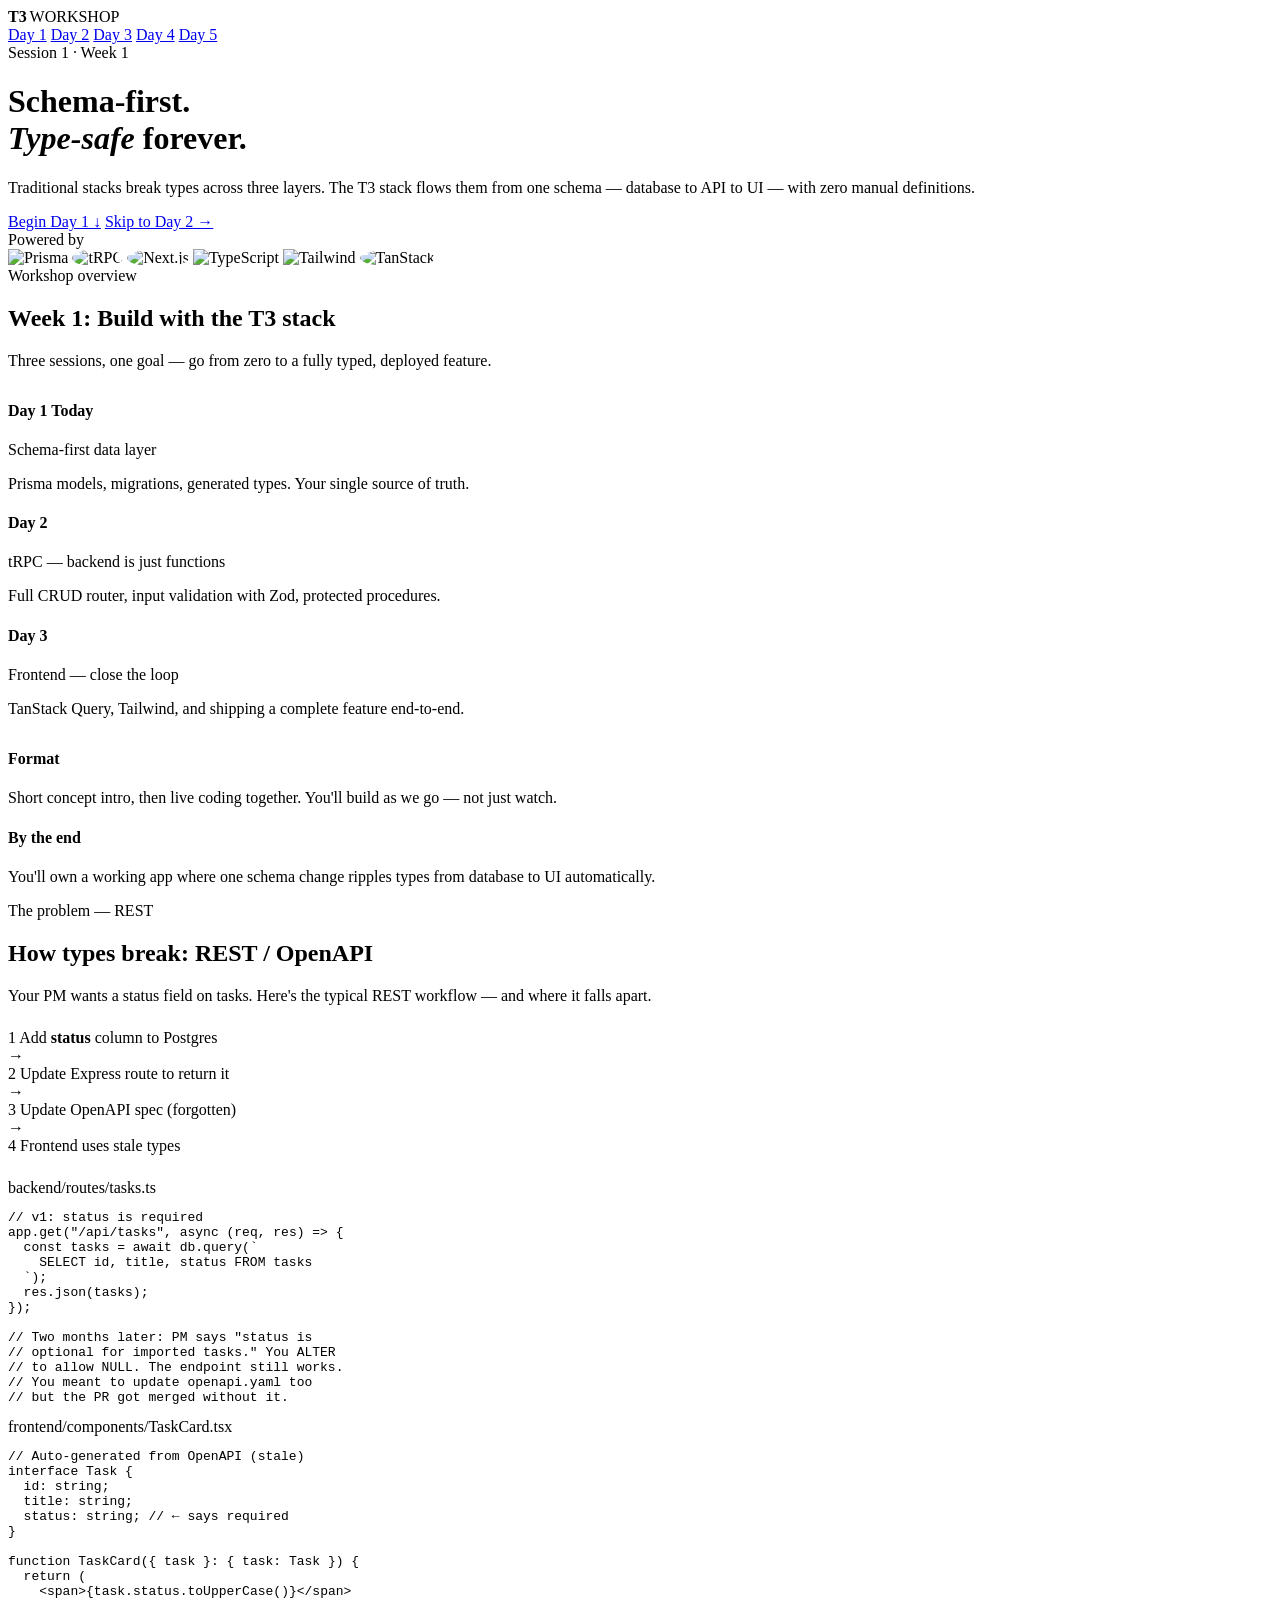
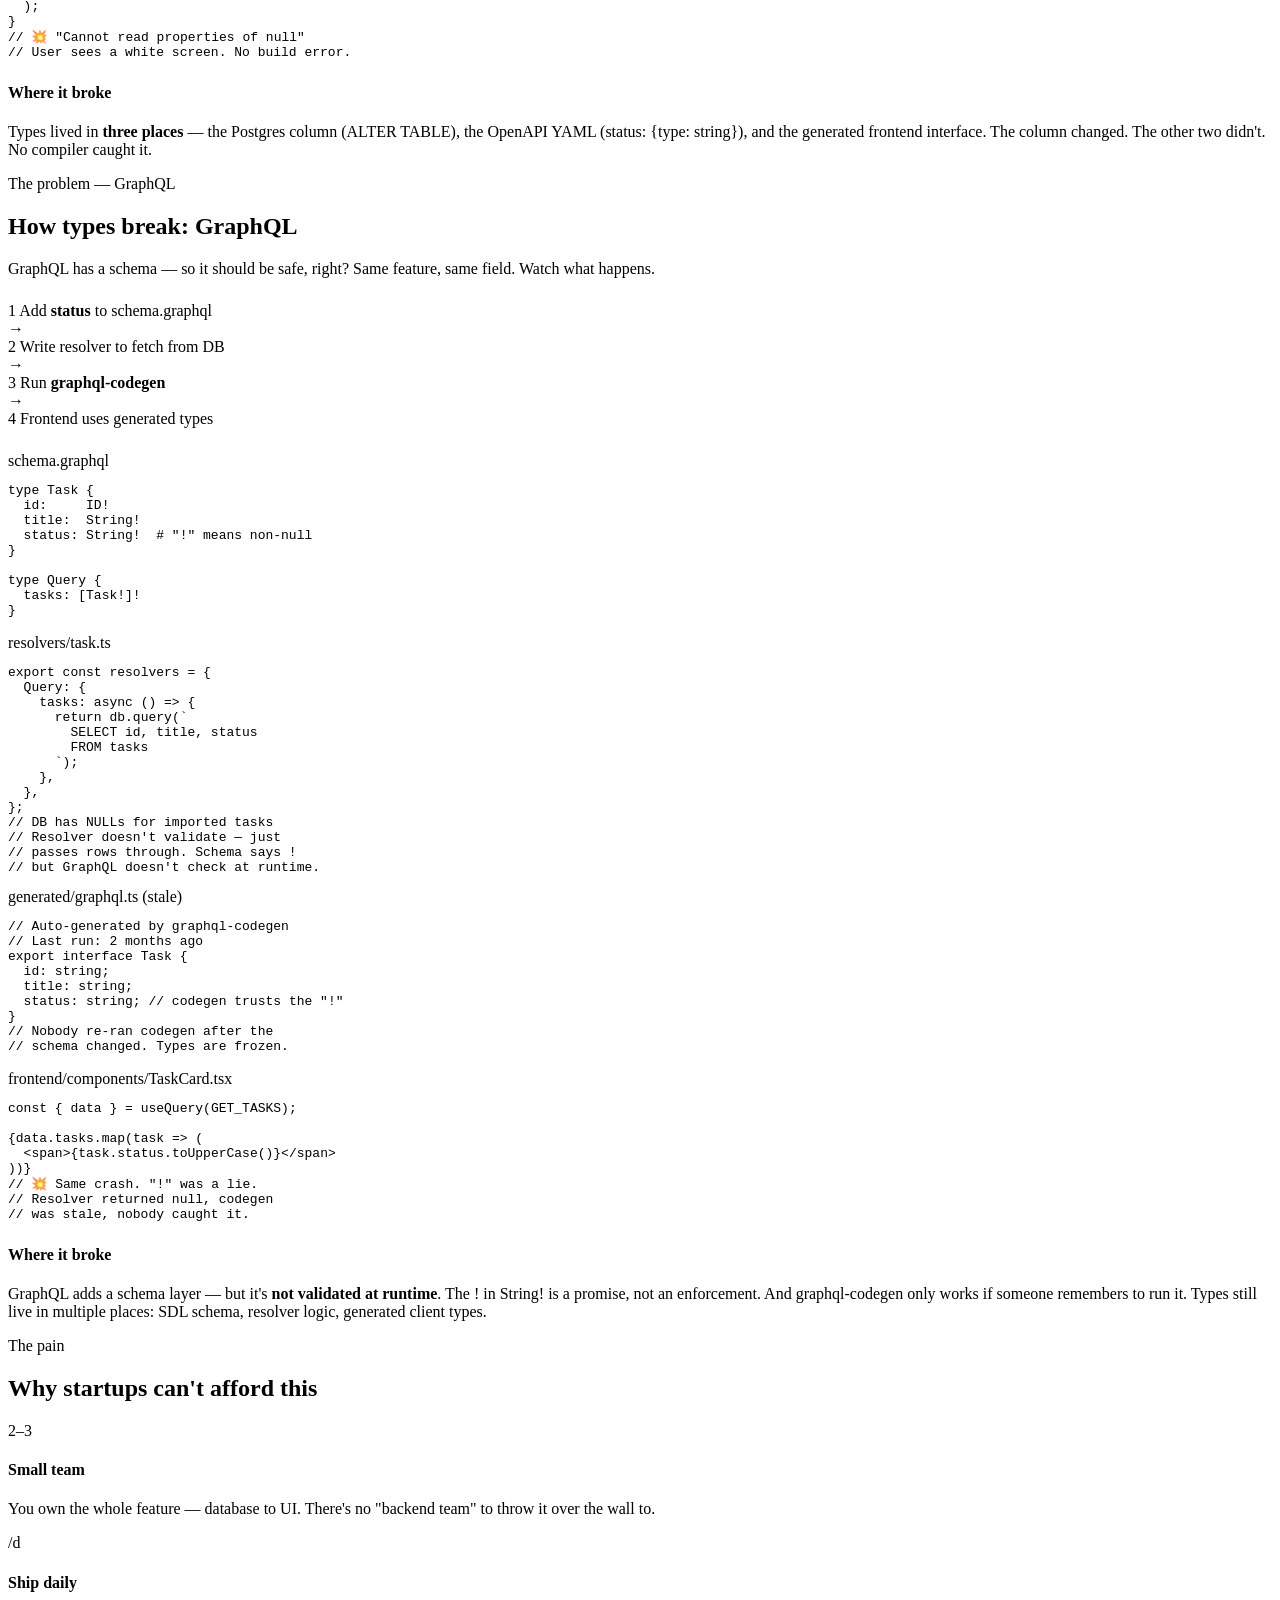
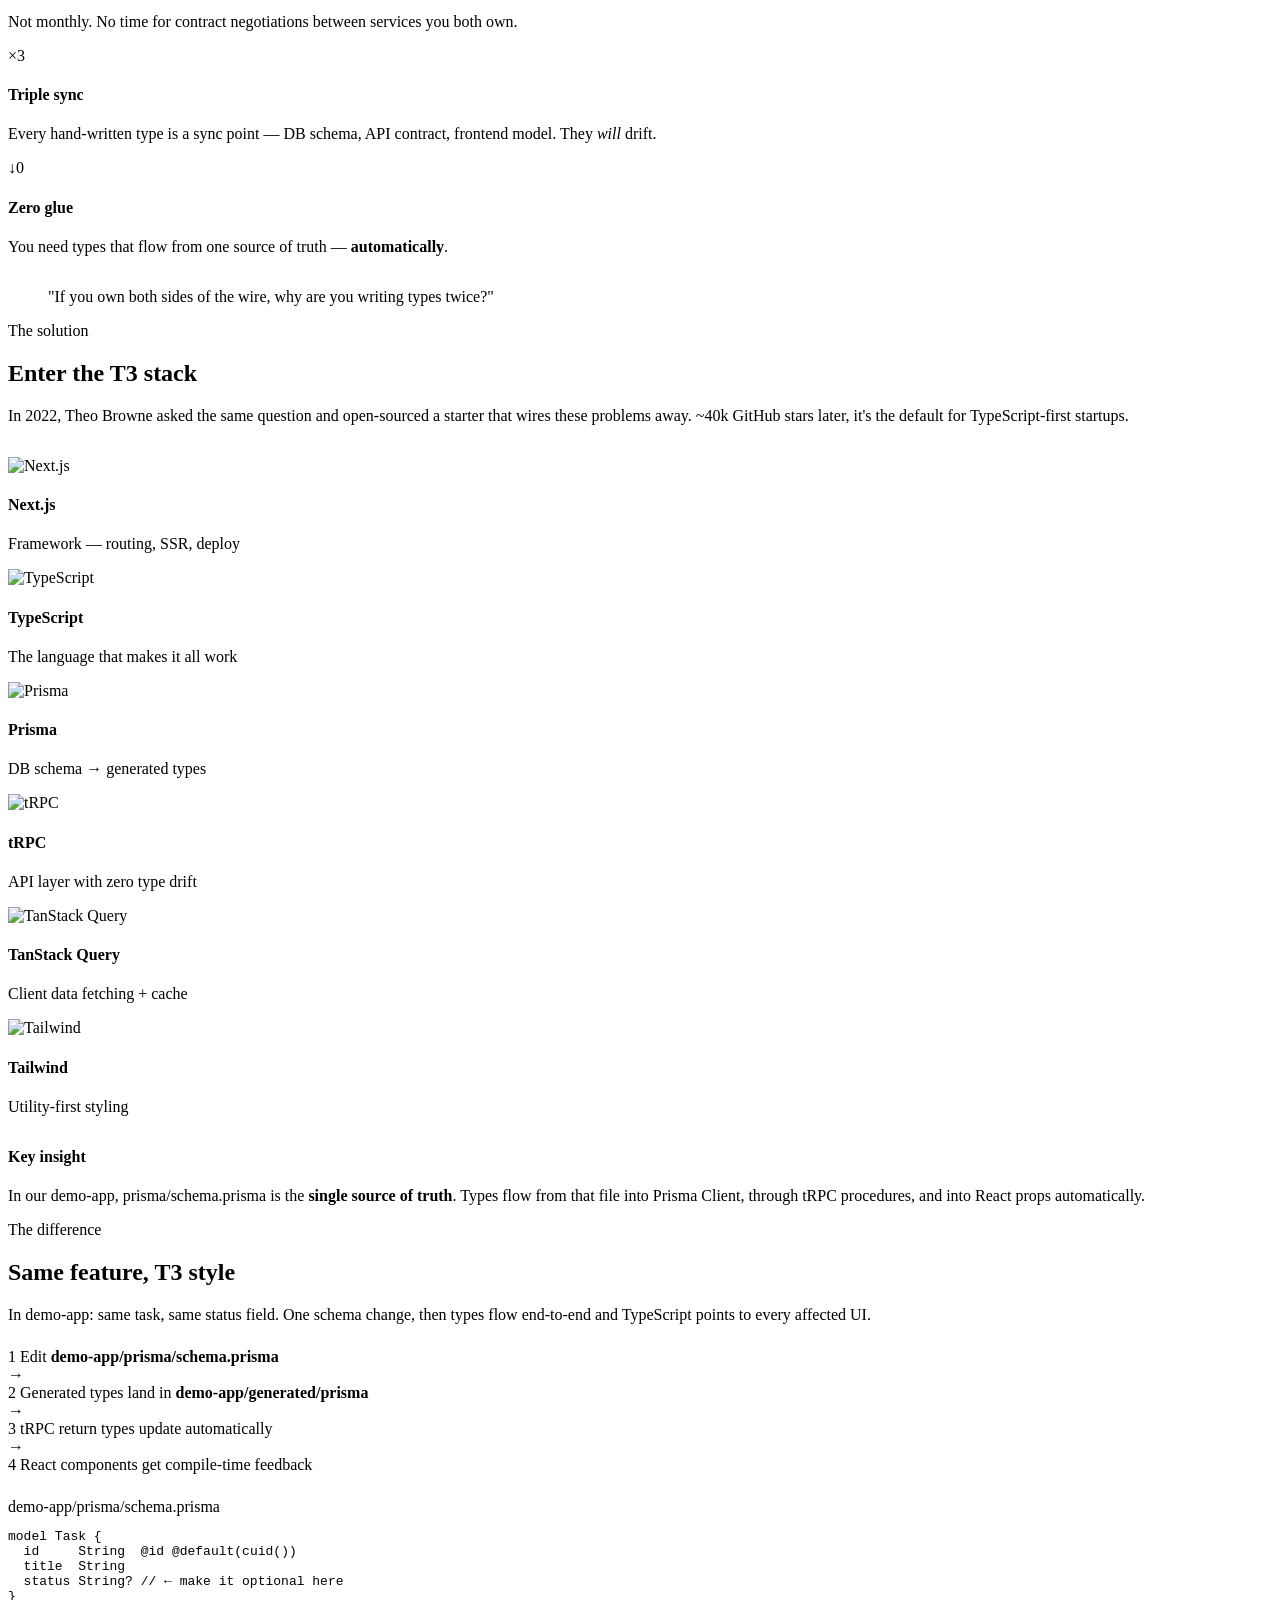
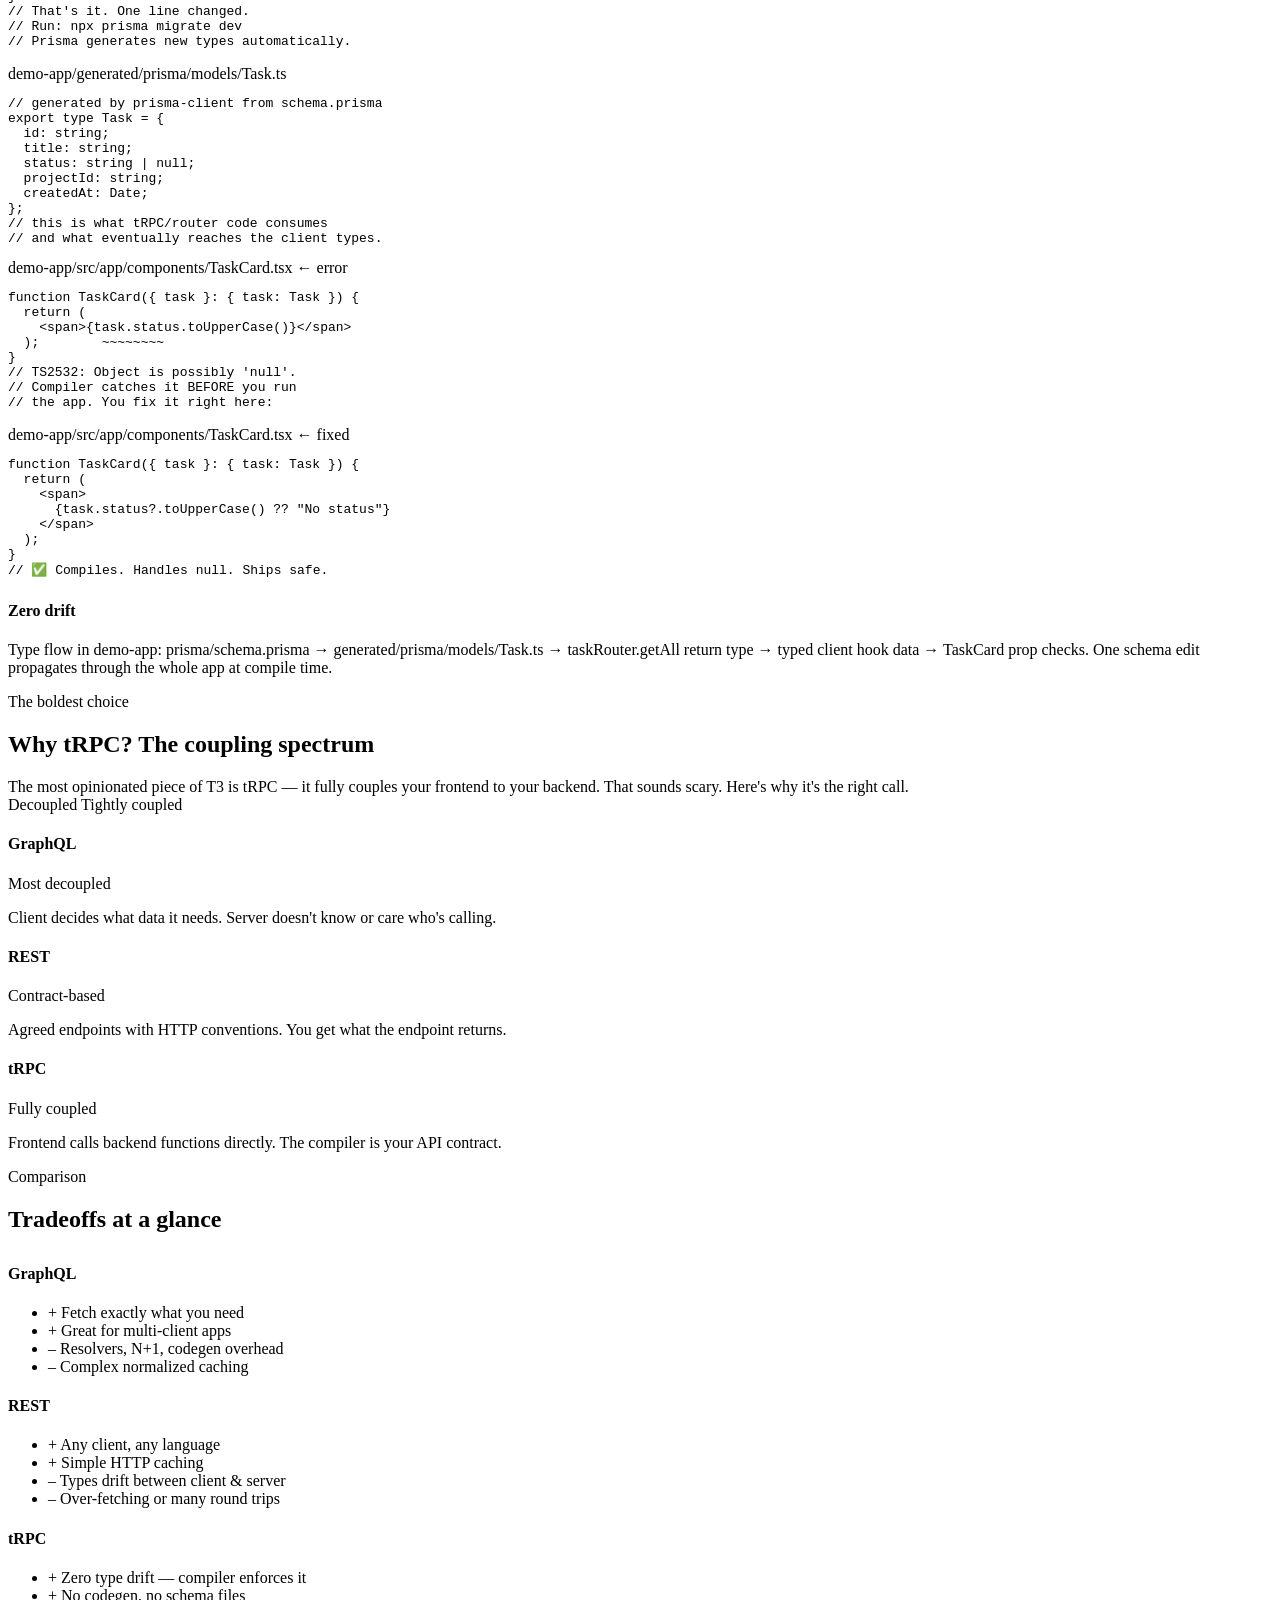
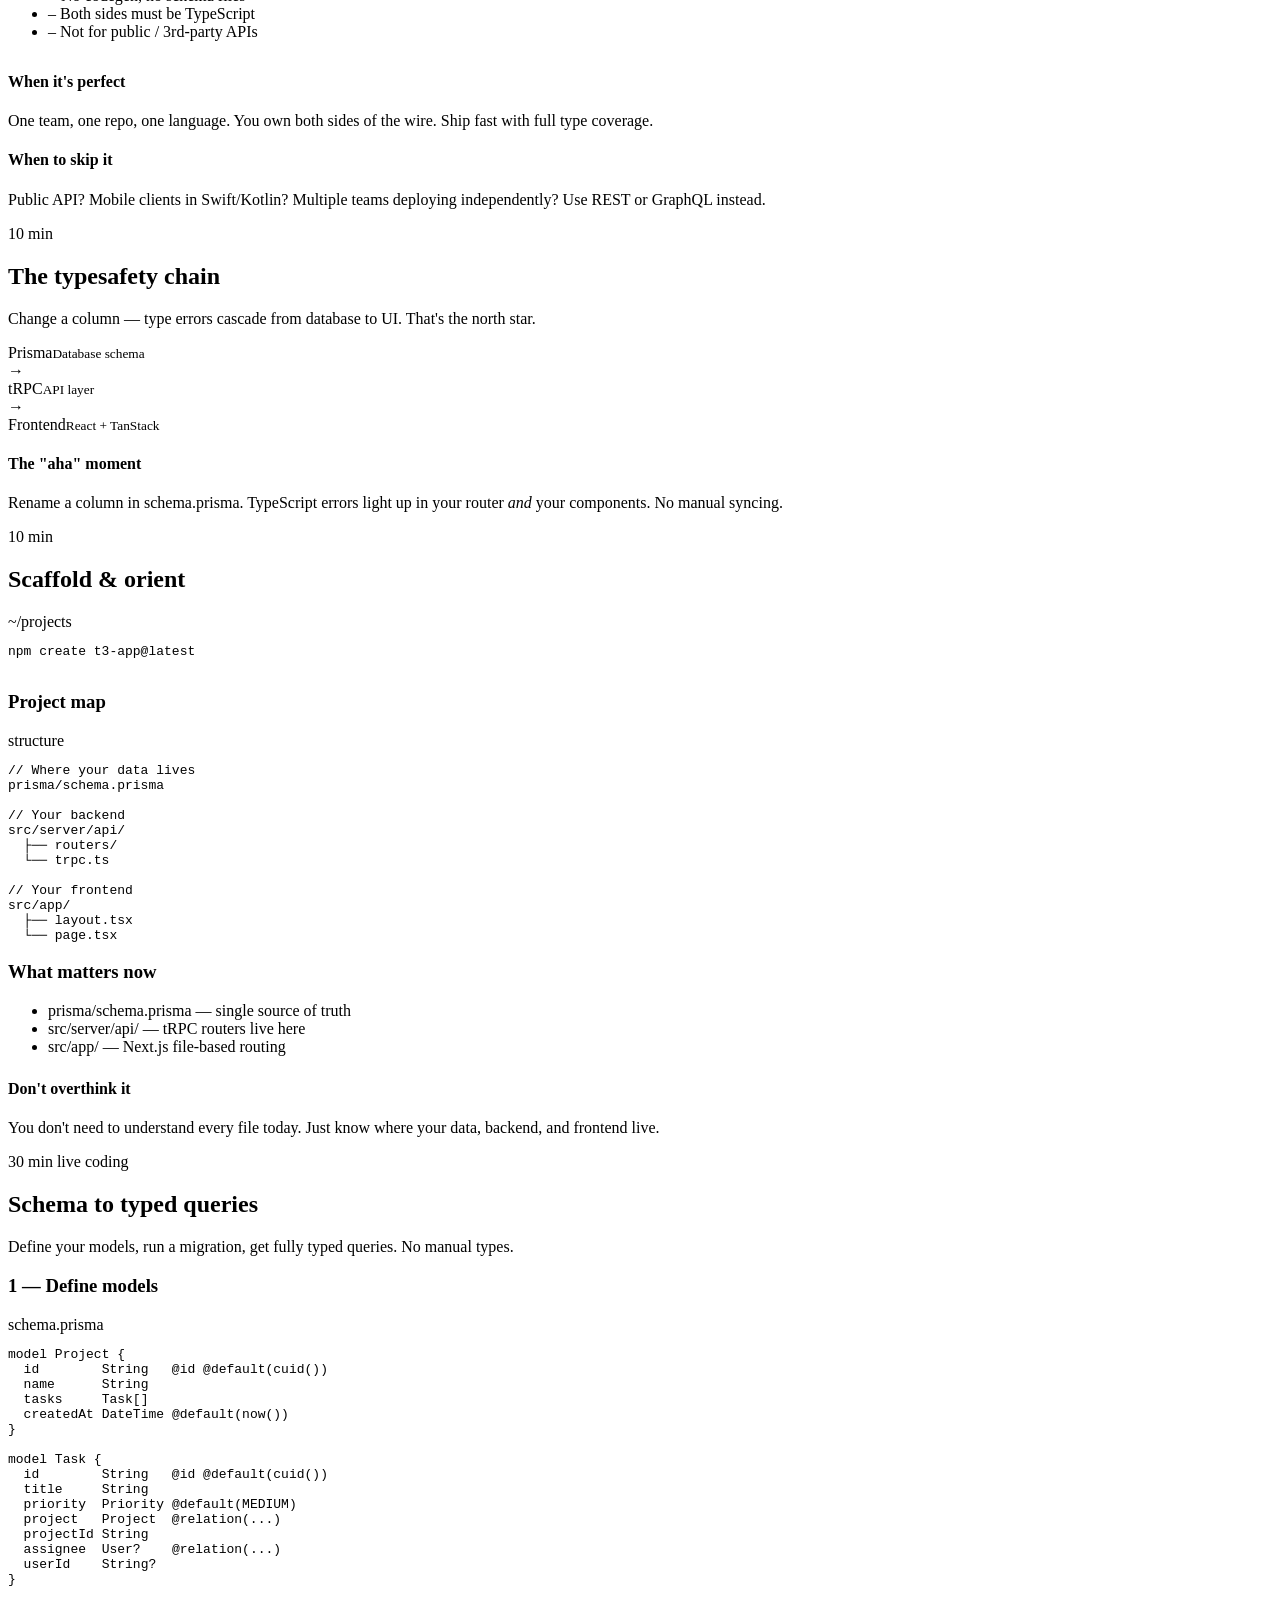
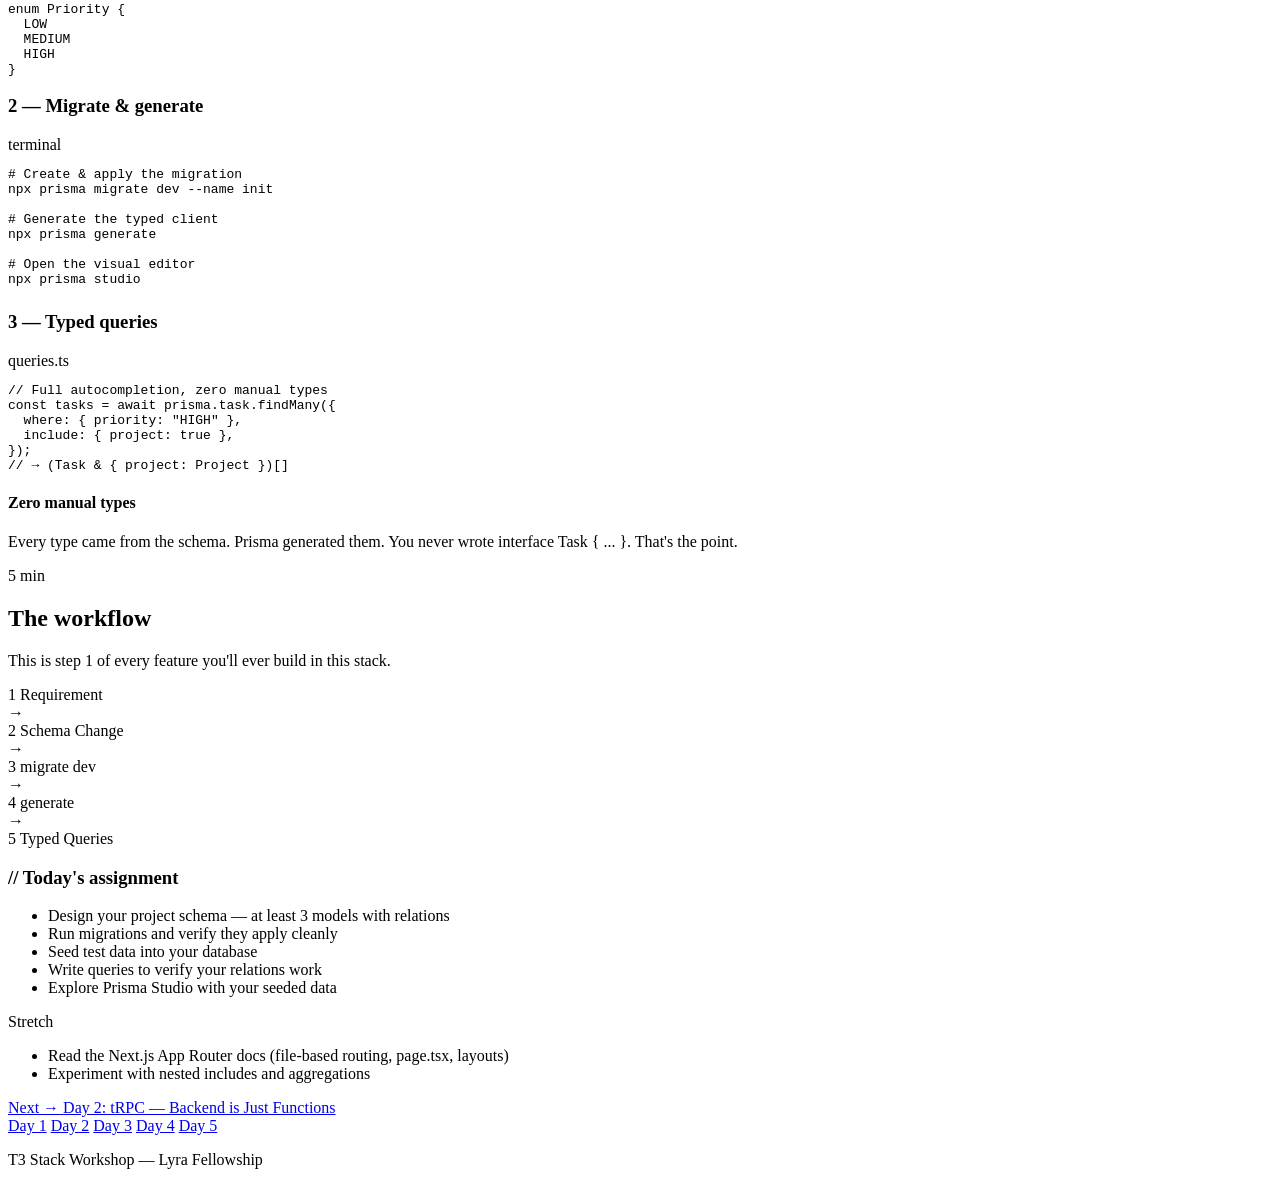
==== index.html @ c6dc0774 "Update Day 1 overview with demo-app type flow" ====
<!DOCTYPE html>
<html lang="en">
<head>
  <meta charset="UTF-8">
  <meta name="viewport" content="width=device-width, initial-scale=1.0">
  <title>T3 Workshop — Day 1: Schema-First</title>
  <link rel="stylesheet" href="styles.css">
  <link rel="preconnect" href="https://fonts.googleapis.com">
  <link rel="preconnect" href="https://fonts.gstatic.com" crossorigin>
  <link href="https://fonts.googleapis.com/css2?family=DM+Sans:wght@400;500;600;700&family=Instrument+Serif:ital@0;1&family=JetBrains+Mono:wght@400;500;600;700&display=swap" rel="stylesheet">
</head>
<body>

<nav>
  <div class="logo"><b>T3</b>&thinsp;WORKSHOP</div>
  <div class="nav-links">
    <a href="index.html" class="active">Day 1</a>
    <a href="day2.html">Day 2</a>
    <a href="day3.html">Day 3</a>
    <a href="day4.html">Day 4</a>
    <a href="day5.html">Day 5</a>
  </div>
</nav>

<main>

<!-- ═══ HERO ═══ -->
<header class="hero">
  <div class="hero-inner">
    <div class="tag"><span class="dot"></span> Session 1 &middot; Week 1</div>
    <h1>Schema-first.<br><em>Type-safe</em> forever.</h1>
    <p class="subtitle">
      Traditional stacks break types across three layers. The T3 stack flows them
      from one schema — database to API to UI — with zero manual definitions.
    </p>
    <div class="cta-group">
      <a href="#s1" class="btn btn-primary">Begin Day 1 &darr;</a>
      <a href="day2.html" class="btn btn-ghost">Skip to Day 2 &rarr;</a>
    </div>
    <div class="tech-bar">
      <span class="tech-label">Powered by</span>
      <div class="logos">
        <img src="assets/prisma.svg" alt="Prisma" title="Prisma">
        <img src="assets/trpc.png" alt="tRPC" title="tRPC" style="border-radius:50%;">
        <img src="assets/nextjs.png" alt="Next.js" title="Next.js" style="border-radius:50%;">
        <img src="assets/typescript.svg" alt="TypeScript" title="TypeScript">
        <img src="assets/tailwindcss.svg" alt="Tailwind" title="Tailwind CSS">
        <img src="assets/tanstack.png" alt="TanStack" title="TanStack Query" style="border-radius:50%;">
      </div>
    </div>
  </div>
</header>

<!-- ═══ WEEK 1 OVERVIEW ═══ -->
<div class="slide reveal" id="s1">
  <div class="slide-label"><span class="line"></span> Workshop overview</div>
  <h2>Week 1: Build with the T3 stack</h2>
  <p style="margin-bottom:2rem;">
    Three sessions, one goal — go from zero to a fully typed, deployed feature.
  </p>

  <div class="week-timeline reveal-stagger">
    <div class="wt-day">
      <div class="wt-marker active"></div>
      <div class="wt-content">
        <h4>Day 1 <span class="wt-tag">Today</span></h4>
        <p class="wt-title">Schema-first data layer</p>
        <p>Prisma models, migrations, generated types. Your single source of truth.</p>
      </div>
    </div>
    <div class="wt-day">
      <div class="wt-marker"></div>
      <div class="wt-content">
        <h4>Day 2</h4>
        <p class="wt-title">tRPC — backend is just functions</p>
        <p>Full CRUD router, input validation with Zod, protected procedures.</p>
      </div>
    </div>
    <div class="wt-day">
      <div class="wt-marker"></div>
      <div class="wt-content">
        <h4>Day 3</h4>
        <p class="wt-title">Frontend — close the loop</p>
        <p>TanStack Query, Tailwind, and shipping a complete feature end-to-end.</p>
      </div>
    </div>
  </div>

  <div class="cols reveal" style="margin-top:2rem;">
    <div class="callout" style="margin:0;">
      <h4>Format</h4>
      <p>Short concept intro, then live coding together. You'll build as we go — not just watch.</p>
    </div>
    <div class="callout" style="margin:0;">
      <h4>By the end</h4>
      <p>You'll own a working app where one schema change ripples types from database to UI automatically.</p>
    </div>
  </div>
</div>

<!-- ═══ THE PROBLEM: REST ═══ -->
<div class="slide reveal" data-num="00">
  <div class="slide-label"><span class="line"></span> The problem — REST</div>
  <h2>How types break: REST / OpenAPI</h2>
  <p style="margin-bottom:1.5rem;">
    Your PM wants a <span class="c">status</span> field on tasks. Here's the typical REST workflow — and where it falls apart.
  </p>

  <div class="pipeline reveal-stagger" style="margin-bottom:1.5rem;">
    <div class="pipe-step">
      <span class="pipe-icon">1</span>
      <span class="pipe-text">Add <b>status</b> column to Postgres</span>
    </div>
    <span class="pipe-arr">&rarr;</span>
    <div class="pipe-step">
      <span class="pipe-icon">2</span>
      <span class="pipe-text">Update Express route to return it</span>
    </div>
    <span class="pipe-arr">&rarr;</span>
    <div class="pipe-step">
      <span class="pipe-icon">3</span>
      <span class="pipe-text">Update OpenAPI spec <span style="color:var(--coral);">(forgotten)</span></span>
    </div>
    <span class="pipe-arr">&rarr;</span>
    <div class="pipe-step">
      <span class="pipe-icon">4</span>
      <span class="pipe-text">Frontend uses stale types</span>
    </div>
  </div>

  <div class="cols reveal">
    <div>
      <div class="terminal" style="margin:0;">
        <div class="terminal-chrome">
          <div class="dots"><span></span><span></span><span></span></div>
          <span class="file">backend/routes/tasks.ts</span>
        </div>
        <pre><span class="cm">// v1: status is required</span>
<span class="fn">app</span>.<span class="fn">get</span>(<span class="str">"/api/tasks"</span>, <span class="kw">async</span> (req, res) =&gt; {
  <span class="kw">const</span> tasks = <span class="kw">await</span> <span class="fn">db</span>.<span class="fn">query</span>(<span class="str">`
    SELECT id, title, status FROM tasks
  `</span>);
  res.<span class="fn">json</span>(tasks);
});

<span class="cm">// Two months later: PM says "status is</span>
<span class="cm">// optional for imported tasks." You ALTER</span>
<span class="cm">// to allow NULL. The endpoint still works.</span>
<span class="cm">// You meant to update openapi.yaml too</span>
<span class="cm">// but the PR got merged without it.</span></pre>
      </div>
    </div>
    <div>
      <div class="terminal" style="margin:0;">
        <div class="terminal-chrome">
          <div class="dots"><span></span><span></span><span></span></div>
          <span class="file">frontend/components/TaskCard.tsx</span>
        </div>
        <pre><span class="cm">// Auto-generated from OpenAPI (stale)</span>
<span class="kw">interface</span> <span class="tp">Task</span> {
  <span class="pr">id</span>: <span class="tp">string</span>;
  <span class="pr">title</span>: <span class="tp">string</span>;
  <span class="pr">status</span>: <span class="tp">string</span>; <span class="cm">// ← says required</span>
}

<span class="kw">function</span> <span class="fn">TaskCard</span>({ <span class="pr">task</span> }: { <span class="pr">task</span>: <span class="tp">Task</span> }) {
  <span class="kw">return</span> (
    &lt;<span class="fn">span</span>&gt;{<span class="fn">task</span>.<span class="pr">status</span>.<span class="fn">toUpperCase</span>()}&lt;/<span class="fn">span</span>&gt;
  );
}
<span class="cm">// 💥 "Cannot read properties of null"</span>
<span class="cm">// User sees a white screen. No build error.</span></pre>
      </div>
    </div>
  </div>

  <div class="callout warn reveal" style="margin-top:1.5rem;">
    <h4>Where it broke</h4>
    <p>Types lived in <strong style="color:var(--tx);">three places</strong> — the Postgres column (<span class="c">ALTER TABLE</span>),
    the OpenAPI YAML (<span class="c">status: {type: string}</span>), and the generated frontend interface.
    The column changed. The other two didn't. No compiler caught it.</p>
  </div>
</div>

<!-- ═══ THE PROBLEM: GRAPHQL ═══ -->
<div class="slide reveal">
  <div class="slide-label"><span class="line"></span> The problem — GraphQL</div>
  <h2>How types break: GraphQL</h2>
  <p style="margin-bottom:1.5rem;">
    GraphQL has a schema — so it should be safe, right? Same feature, same field. Watch what happens.
  </p>

  <div class="pipeline reveal-stagger" style="margin-bottom:1.5rem;">
    <div class="pipe-step">
      <span class="pipe-icon">1</span>
      <span class="pipe-text">Add <b>status</b> to schema.graphql</span>
    </div>
    <span class="pipe-arr">&rarr;</span>
    <div class="pipe-step">
      <span class="pipe-icon">2</span>
      <span class="pipe-text">Write resolver to fetch from DB</span>
    </div>
    <span class="pipe-arr">&rarr;</span>
    <div class="pipe-step">
      <span class="pipe-icon">3</span>
      <span class="pipe-text">Run <b>graphql-codegen</b></span>
    </div>
    <span class="pipe-arr">&rarr;</span>
    <div class="pipe-step">
      <span class="pipe-icon">4</span>
      <span class="pipe-text">Frontend uses generated types</span>
    </div>
  </div>

  <div class="cols reveal">
    <div>
      <div class="terminal" style="margin:0 0 1rem;">
        <div class="terminal-chrome">
          <div class="dots"><span></span><span></span><span></span></div>
          <span class="file">schema.graphql</span>
        </div>
        <pre><span class="kw">type</span> <span class="tp">Task</span> {
  <span class="pr">id</span>:     <span class="tp">ID!</span>
  <span class="pr">title</span>:  <span class="tp">String!</span>
  <span class="pr">status</span>: <span class="tp">String!</span>  <span class="cm"># "!" means non-null</span>
}

<span class="kw">type</span> <span class="tp">Query</span> {
  <span class="fn">tasks</span>: [<span class="tp">Task!</span>]!
}</pre>
      </div>
      <div class="terminal" style="margin:0;">
        <div class="terminal-chrome">
          <div class="dots"><span></span><span></span><span></span></div>
          <span class="file">resolvers/task.ts</span>
        </div>
        <pre><span class="kw">export const</span> resolvers = {
  <span class="tp">Query</span>: {
    <span class="fn">tasks</span>: <span class="kw">async</span> () =&gt; {
      <span class="kw">return</span> <span class="fn">db</span>.<span class="fn">query</span>(<span class="str">`
        SELECT id, title, status
        FROM tasks
      `</span>);
    },
  },
};
<span class="cm">// DB has NULLs for imported tasks</span>
<span class="cm">// Resolver doesn't validate — just</span>
<span class="cm">// passes rows through. Schema says !</span>
<span class="cm">// but GraphQL doesn't check at runtime.</span></pre>
      </div>
    </div>
    <div>
      <div class="terminal" style="margin:0 0 1rem;">
        <div class="terminal-chrome">
          <div class="dots"><span></span><span></span><span></span></div>
          <span class="file">generated/graphql.ts <span style="color:var(--coral);">(stale)</span></span>
        </div>
        <pre><span class="cm">// Auto-generated by graphql-codegen</span>
<span class="cm">// Last run: 2 months ago</span>
<span class="kw">export interface</span> <span class="tp">Task</span> {
  <span class="pr">id</span>: <span class="tp">string</span>;
  <span class="pr">title</span>: <span class="tp">string</span>;
  <span class="pr">status</span>: <span class="tp">string</span>; <span class="cm">// codegen trusts the "!"</span>
}
<span class="cm">// Nobody re-ran codegen after the</span>
<span class="cm">// schema changed. Types are frozen.</span></pre>
      </div>
      <div class="terminal" style="margin:0;">
        <div class="terminal-chrome">
          <div class="dots"><span></span><span></span><span></span></div>
          <span class="file">frontend/components/TaskCard.tsx</span>
        </div>
        <pre><span class="kw">const</span> { <span class="pr">data</span> } = <span class="fn">useQuery</span>(<span class="tp">GET_TASKS</span>);

{<span class="pr">data</span>.<span class="pr">tasks</span>.<span class="fn">map</span>(<span class="pr">task</span> =&gt; (
  &lt;<span class="fn">span</span>&gt;{<span class="fn">task</span>.<span class="pr">status</span>.<span class="fn">toUpperCase</span>()}&lt;/<span class="fn">span</span>&gt;
))}
<span class="cm">// 💥 Same crash. "!" was a lie.</span>
<span class="cm">// Resolver returned null, codegen</span>
<span class="cm">// was stale, nobody caught it.</span></pre>
      </div>
    </div>
  </div>

  <div class="callout warn reveal" style="margin-top:1.5rem;">
    <h4>Where it broke</h4>
    <p>GraphQL adds a schema layer — but it's <strong style="color:var(--tx);">not validated at runtime</strong>.
    The <span class="c">!</span> in <span class="c">String!</span> is a promise, not an enforcement.
    And <span class="c">graphql-codegen</span> only works if someone remembers to run it.
    Types still live in multiple places: SDL schema, resolver logic, generated client types.</p>
  </div>
</div>

<!-- ═══ WHY STARTUPS CAN'T AFFORD THIS ═══ -->
<div class="slide reveal">
  <div class="slide-label"><span class="line"></span> The pain</div>
  <h2>Why startups can't afford this</h2>

  <div class="pain-grid reveal-stagger">
    <div class="pain-item">
      <div class="pain-icon">2–3</div>
      <h4>Small team</h4>
      <p>You own the whole feature — database to UI. There's no "backend team" to throw it over the wall to.</p>
    </div>
    <div class="pain-item">
      <div class="pain-icon">/d</div>
      <h4>Ship daily</h4>
      <p>Not monthly. No time for contract negotiations between services you both own.</p>
    </div>
    <div class="pain-item">
      <div class="pain-icon">&times;3</div>
      <h4>Triple sync</h4>
      <p>Every hand-written type is a sync point — DB schema, API contract, frontend model. They <em>will</em> drift.</p>
    </div>
    <div class="pain-item">
      <div class="pain-icon">&darr;0</div>
      <h4>Zero glue</h4>
      <p>You need types that flow from one source of truth — <strong style="color:var(--accent);">automatically</strong>.</p>
    </div>
  </div>

  <blockquote class="reveal" style="margin-top:2rem;">
    "If you own both sides of the wire, why are you writing types twice?"
  </blockquote>
</div>

<!-- ═══ ENTER THE T3 STACK ═══ -->
<div class="slide reveal">
  <div class="slide-label"><span class="line"></span> The solution</div>
  <h2>Enter the T3 stack</h2>
  <p style="margin-bottom:2rem;">
    In 2022, Theo Browne asked the same question and open-sourced a starter
    that wires these problems away. ~40k GitHub stars later, it's the
    default for TypeScript-first startups.
  </p>

  <div class="stack-grid reveal-stagger">
    <div class="stack-item">
      <img class="stack-logo" src="assets/nextjs.png" alt="Next.js">
      <h4>Next.js</h4>
      <p>Framework — routing, SSR, deploy</p>
    </div>
    <div class="stack-item">
      <img class="stack-logo" src="assets/typescript.svg" alt="TypeScript">
      <h4>TypeScript</h4>
      <p>The language that makes it all work</p>
    </div>
    <div class="stack-item">
      <img class="stack-logo" src="assets/prisma.svg" alt="Prisma">
      <h4>Prisma</h4>
      <p>DB schema &rarr; generated types</p>
    </div>
    <div class="stack-item">
      <img class="stack-logo" src="assets/trpc.png" alt="tRPC">
      <h4>tRPC</h4>
      <p>API layer with zero type drift</p>
    </div>
    <div class="stack-item">
      <img class="stack-logo" src="assets/tanstack.png" alt="TanStack Query">
      <h4>TanStack Query</h4>
      <p>Client data fetching + cache</p>
    </div>
    <div class="stack-item">
      <img class="stack-logo" src="assets/tailwindcss.svg" alt="Tailwind">
      <h4>Tailwind</h4>
      <p>Utility-first styling</p>
    </div>
  </div>

  <div class="callout ok reveal" style="margin-top:2rem;">
    <h4>Key insight</h4>
    <p>In our <span class="c">demo-app</span>, <span class="c">prisma/schema.prisma</span> is the
    <strong style="color:var(--teal);">single source of truth</strong>.
    Types flow from that file into Prisma Client, through tRPC procedures, and into React props automatically.</p>
  </div>
</div>

<!-- ═══ SAME FEATURE, T3 STYLE ═══ -->
<div class="slide reveal">
  <div class="slide-label"><span class="line"></span> The difference</div>
  <h2>Same feature, T3 style</h2>
  <p style="margin-bottom:1.5rem;">
    In <span class="c">demo-app</span>: same task, same <span class="c">status</span> field.
    One schema change, then types flow end-to-end and TypeScript points to every affected UI.
  </p>

  <div class="pipeline reveal-stagger" style="margin-bottom:1.5rem;">
    <div class="pipe-step" style="border-color:rgba(59,130,246,0.25);">
      <span class="pipe-icon" style="background:var(--teal);">1</span>
      <span class="pipe-text">Edit <b>demo-app/prisma/schema.prisma</b></span>
    </div>
    <span class="pipe-arr">&rarr;</span>
    <div class="pipe-step" style="border-color:rgba(59,130,246,0.25);">
      <span class="pipe-icon" style="background:var(--teal);">2</span>
      <span class="pipe-text">Generated types land in <b>demo-app/generated/prisma</b></span>
    </div>
    <span class="pipe-arr">&rarr;</span>
    <div class="pipe-step" style="border-color:rgba(109,40,217,0.25);">
      <span class="pipe-icon" style="background:var(--accent);">3</span>
      <span class="pipe-text">tRPC return types update automatically</span>
    </div>
    <span class="pipe-arr">&rarr;</span>
    <div class="pipe-step" style="border-color:rgba(109,40,217,0.25);">
      <span class="pipe-icon" style="background:var(--accent);">4</span>
      <span class="pipe-text">React components get compile-time feedback</span>
    </div>
  </div>

  <div class="cols reveal">
    <div>
      <div class="terminal" style="margin:0 0 1rem;">
        <div class="terminal-chrome">
          <div class="dots"><span></span><span></span><span></span></div>
          <span class="file">demo-app/prisma/schema.prisma</span>
        </div>
        <pre><span class="kw">model</span> <span class="tp">Task</span> {
  <span class="pr">id</span>     <span class="tp">String</span>  <span class="fn">@id</span> <span class="fn">@default</span>(<span class="fn">cuid</span>())
  <span class="pr">title</span>  <span class="tp">String</span>
  <span class="pr">status</span> <span class="tp">String?</span> <span class="cm">// ← make it optional here</span>
}
<span class="cm">// That's it. One line changed.</span>
<span class="cm">// Run: npx prisma migrate dev</span>
<span class="cm">// Prisma generates new types automatically.</span></pre>
      </div>
      <div class="terminal" style="margin:0;">
        <div class="terminal-chrome">
          <div class="dots"><span></span><span></span><span></span></div>
          <span class="file">demo-app/generated/prisma/models/Task.ts</span>
        </div>
        <pre><span class="cm">// generated by prisma-client from schema.prisma</span>
<span class="kw">export type</span> <span class="tp">Task</span> = {
  <span class="pr">id</span>: <span class="tp">string</span>;
  <span class="pr">title</span>: <span class="tp">string</span>;
  <span class="pr">status</span>: <span class="tp">string</span> | <span class="tp">null</span>;
  <span class="pr">projectId</span>: <span class="tp">string</span>;
  <span class="pr">createdAt</span>: <span class="tp">Date</span>;
};
<span class="cm">// this is what tRPC/router code consumes</span>
<span class="cm">// and what eventually reaches the client types.</span></pre>
      </div>
    </div>
    <div>
      <div class="terminal" style="margin:0 0 1rem;">
        <div class="terminal-chrome">
          <div class="dots"><span></span><span></span><span></span></div>
          <span class="file">demo-app/src/app/components/TaskCard.tsx <span style="color:var(--coral);">← error</span></span>
        </div>
        <pre><span class="kw">function</span> <span class="fn">TaskCard</span>({ <span class="pr">task</span> }: { <span class="pr">task</span>: <span class="tp">Task</span> }) {
  <span class="kw">return</span> (
    &lt;<span class="fn">span</span>&gt;{<span class="fn">task</span>.<span class="pr">status</span>.<span class="fn">toUpperCase</span>()}&lt;/<span class="fn">span</span>&gt;
  );        <span style="color:var(--coral);">~~~~~~~~</span>
}
<span class="cm">// TS2532: Object is possibly 'null'.</span>
<span class="cm">// Compiler catches it BEFORE you run</span>
<span class="cm">// the app. You fix it right here:</span></pre>
      </div>
      <div class="terminal" style="margin:0;">
        <div class="terminal-chrome">
          <div class="dots"><span></span><span></span><span></span></div>
          <span class="file">demo-app/src/app/components/TaskCard.tsx <span style="color:var(--teal);">← fixed</span></span>
        </div>
        <pre><span class="kw">function</span> <span class="fn">TaskCard</span>({ <span class="pr">task</span> }: { <span class="pr">task</span>: <span class="tp">Task</span> }) {
  <span class="kw">return</span> (
    &lt;<span class="fn">span</span>&gt;
      {<span class="fn">task</span>.<span class="pr">status</span>?.<span class="fn">toUpperCase</span>() ?? <span class="str">"No status"</span>}
    &lt;/<span class="fn">span</span>&gt;
  );
}
<span class="cm">// ✅ Compiles. Handles null. Ships safe.</span></pre>
      </div>
    </div>
  </div>

  <div class="callout ok reveal" style="margin-top:1.5rem;">
    <h4>Zero drift</h4>
    <p>Type flow in <span class="c">demo-app</span>:
    <span class="c">prisma/schema.prisma</span> &rarr;
    <span class="c">generated/prisma/models/Task.ts</span> &rarr;
    <span class="c">taskRouter.getAll</span> return type &rarr;
    typed client hook data &rarr;
    <span class="c">TaskCard</span> prop checks.
    One schema edit propagates through the whole app at compile time.</p>
  </div>
</div>

<!-- ═══ THE COUPLING SPECTRUM ═══ -->
<div class="slide reveal" data-num="00.5">
  <div class="slide-label"><span class="line"></span> The boldest choice</div>
  <h2>Why tRPC? The coupling spectrum</h2>
  <p style="margin-bottom:0;">
    The most opinionated piece of T3 is tRPC — it fully couples your frontend
    to your backend. That sounds scary. Here's why it's the right call.
  </p>

  <div class="spectrum reveal">
    <div class="spectrum-track"></div>
    <div class="spectrum-labels">
      <span>Decoupled</span>
      <span>Tightly coupled</span>
    </div>

    <div class="spectrum-points reveal-stagger">
      <div class="sp-point sp-gql">
        <h4>GraphQL</h4>
        <div class="sp-sub">Most decoupled</div>
        <p>Client decides what data it needs. Server doesn't know or care who's calling.</p>
      </div>

      <div class="sp-point sp-rest">
        <h4>REST</h4>
        <div class="sp-sub">Contract-based</div>
        <p>Agreed endpoints with HTTP conventions. You get what the endpoint returns.</p>
      </div>

      <div class="sp-point sp-trpc active">
        <h4>tRPC</h4>
        <div class="sp-sub">Fully coupled</div>
        <p>Frontend calls backend functions directly. The compiler is your API contract.</p>
      </div>
    </div>
  </div>
</div>

<!-- ═══ TRADEOFFS ═══ -->
<div class="slide reveal">
  <div class="slide-label"><span class="line"></span> Comparison</div>
  <h2>Tradeoffs at a glance</h2>

  <div class="spectrum-points reveal-stagger" style="margin-top:2rem;">
    <div class="sp-point sp-gql">
      <h4>GraphQL</h4>
      <ul class="sp-props">
        <li><span class="sp-icon" style="color:var(--teal);">+</span> Fetch exactly what you need</li>
        <li><span class="sp-icon" style="color:var(--teal);">+</span> Great for multi-client apps</li>
        <li><span class="sp-icon" style="color:var(--coral);">&ndash;</span> Resolvers, N+1, codegen overhead</li>
        <li><span class="sp-icon" style="color:var(--coral);">&ndash;</span> Complex normalized caching</li>
      </ul>
    </div>

    <div class="sp-point sp-rest">
      <h4>REST</h4>
      <ul class="sp-props">
        <li><span class="sp-icon" style="color:var(--teal);">+</span> Any client, any language</li>
        <li><span class="sp-icon" style="color:var(--teal);">+</span> Simple HTTP caching</li>
        <li><span class="sp-icon" style="color:var(--coral);">&ndash;</span> Types drift between client &amp; server</li>
        <li><span class="sp-icon" style="color:var(--coral);">&ndash;</span> Over-fetching or many round trips</li>
      </ul>
    </div>

    <div class="sp-point sp-trpc active">
      <h4>tRPC</h4>
      <ul class="sp-props">
        <li><span class="sp-icon" style="color:var(--teal);">+</span> Zero type drift — compiler enforces it</li>
        <li><span class="sp-icon" style="color:var(--teal);">+</span> No codegen, no schema files</li>
        <li><span class="sp-icon" style="color:var(--coral);">&ndash;</span> Both sides must be TypeScript</li>
        <li><span class="sp-icon" style="color:var(--coral);">&ndash;</span> Not for public / 3rd-party APIs</li>
      </ul>
    </div>
  </div>

  <div class="cols reveal" style="margin-top:2rem;">
    <div class="callout" style="margin:0;">
      <h4>When it's perfect</h4>
      <p>One team, one repo, one language. You own both sides of the wire. Ship fast with full type coverage.</p>
    </div>
    <div class="callout warn" style="margin:0;">
      <h4>When to skip it</h4>
      <p>Public API? Mobile clients in Swift/Kotlin? Multiple teams deploying independently?
      Use REST or GraphQL instead.</p>
    </div>
  </div>
</div>

<!-- ═══ THE MENTAL MODEL ═══ -->
<div class="slide reveal" data-num="01">
  <div class="slide-label"><span class="line"></span> 10 min</div>
  <h2>The typesafety chain</h2>
  <p>
    Change a column — type errors cascade from database to UI. That's the north star.
  </p>

  <div class="flow reveal">
    <div class="flow-node">Prisma<small>Database schema</small></div>
    <span class="flow-arr">&rarr;</span>
    <div class="flow-node teal">tRPC<small>API layer</small></div>
    <span class="flow-arr">&rarr;</span>
    <div class="flow-node accent">Frontend<small>React + TanStack</small></div>
  </div>

  <div class="callout reveal">
    <h4>The "aha" moment</h4>
    <p>Rename a column in <span class="c">schema.prisma</span>. TypeScript errors
    light up in your router <em>and</em> your components. No manual syncing.</p>
  </div>
</div>

<!-- ═══ SCAFFOLD ═══ -->
<div class="slide reveal" data-num="02">
  <div class="slide-label"><span class="line"></span> 10 min</div>
  <h2>Scaffold &amp; orient</h2>

  <div class="terminal reveal">
    <div class="terminal-chrome">
      <div class="dots"><span></span><span></span><span></span></div>
      <span class="file">~/projects</span>
    </div>
    <pre><span class="fn">npm</span> create t3-app@latest</pre>
  </div>

  <div class="cols" style="margin-top:2rem;">
    <div class="reveal">
      <h3>Project map</h3>
      <div class="terminal">
        <div class="terminal-chrome">
          <div class="dots"><span></span><span></span><span></span></div>
          <span class="file">structure</span>
        </div>
        <pre><span class="cm">// Where your data lives</span>
<span class="str">prisma/schema.prisma</span>

<span class="cm">// Your backend</span>
<span class="str">src/server/api/</span>
  ├── routers/
  └── trpc.ts

<span class="cm">// Your frontend</span>
<span class="str">src/app/</span>
  ├── layout.tsx
  └── page.tsx</pre>
      </div>
    </div>
    <div class="reveal">
      <h3>What matters now</h3>
      <ul class="checks">
        <li><span class="c">prisma/schema.prisma</span> — single source of truth</li>
        <li><span class="c">src/server/api/</span> — tRPC routers live here</li>
        <li><span class="c">src/app/</span> — Next.js file-based routing</li>
      </ul>
      <div class="callout" style="margin-top:1.5rem;">
        <h4>Don't overthink it</h4>
        <p>You don't need to understand every file today. Just know where your data, backend, and frontend live.</p>
      </div>
    </div>
  </div>
</div>

<!-- ═══ PRISMA DEEP DIVE ═══ -->
<div class="slide reveal" data-num="03">
  <div class="slide-label"><span class="line"></span> 30 min live coding</div>
  <h2>Schema to typed queries</h2>
  <p>Define your models, run a migration, get fully typed queries. No manual types.</p>

  <div class="cols">
    <div class="reveal">
      <h3>1 &mdash; Define models</h3>
      <div class="terminal">
        <div class="terminal-chrome">
          <div class="dots"><span></span><span></span><span></span></div>
          <span class="file">schema.prisma</span>
        </div>
        <pre><span class="kw">model</span> <span class="tp">Project</span> {
  <span class="pr">id</span>        <span class="tp">String</span>   <span class="fn">@id</span> <span class="fn">@default</span>(<span class="fn">cuid</span>())
  <span class="pr">name</span>      <span class="tp">String</span>
  <span class="pr">tasks</span>     <span class="tp">Task</span>[]
  <span class="pr">createdAt</span> <span class="tp">DateTime</span> <span class="fn">@default</span>(<span class="fn">now</span>())
}

<span class="kw">model</span> <span class="tp">Task</span> {
  <span class="pr">id</span>        <span class="tp">String</span>   <span class="fn">@id</span> <span class="fn">@default</span>(<span class="fn">cuid</span>())
  <span class="pr">title</span>     <span class="tp">String</span>
  <span class="pr">priority</span>  <span class="tp">Priority</span> <span class="fn">@default</span>(<span class="tp">MEDIUM</span>)
  <span class="pr">project</span>   <span class="tp">Project</span>  <span class="fn">@relation</span>(...)
  <span class="pr">projectId</span> <span class="tp">String</span>
  <span class="pr">assignee</span>  <span class="tp">User?</span>    <span class="fn">@relation</span>(...)
  <span class="pr">userId</span>    <span class="tp">String?</span>
}

<span class="kw">enum</span> <span class="tp">Priority</span> {
  <span class="tp">LOW</span>
  <span class="tp">MEDIUM</span>
  <span class="tp">HIGH</span>
}</pre>
      </div>
    </div>
    <div class="reveal">
      <h3>2 &mdash; Migrate &amp; generate</h3>
      <div class="terminal">
        <div class="terminal-chrome">
          <div class="dots"><span></span><span></span><span></span></div>
          <span class="file">terminal</span>
        </div>
        <pre><span class="cm"># Create &amp; apply the migration</span>
<span class="fn">npx</span> prisma migrate dev <span class="str">--name init</span>

<span class="cm"># Generate the typed client</span>
<span class="fn">npx</span> prisma generate

<span class="cm"># Open the visual editor</span>
<span class="fn">npx</span> prisma studio</pre>
      </div>

      <h3 style="margin-top:1.5rem;">3 &mdash; Typed queries</h3>
      <div class="terminal">
        <div class="terminal-chrome">
          <div class="dots"><span></span><span></span><span></span></div>
          <span class="file">queries.ts</span>
        </div>
        <pre><span class="cm">// Full autocompletion, zero manual types</span>
<span class="kw">const</span> tasks = <span class="kw">await</span> <span class="fn">prisma</span>.task.<span class="fn">findMany</span>({
  <span class="pr">where</span>: { <span class="pr">priority</span>: <span class="str">"HIGH"</span> },
  <span class="pr">include</span>: { <span class="pr">project</span>: <span class="kw">true</span> },
});
<span class="cm">// → (Task &amp; { project: Project })[]</span></pre>
      </div>
    </div>
  </div>

  <div class="callout ok reveal">
    <h4>Zero manual types</h4>
    <p>Every type came from the schema. Prisma generated them. You never wrote
    <span class="c">interface Task { ... }</span>. That's the point.</p>
  </div>
</div>

<!-- ═══ THE WORKFLOW ═══ -->
<div class="slide reveal" data-num="04">
  <div class="slide-label"><span class="line"></span> 5 min</div>
  <h2>The workflow</h2>
  <p>This is step 1 of every feature you'll ever build in this stack.</p>

  <div class="steps reveal-stagger">
    <div class="step"><span class="step-n">1</span> Requirement</div>
    <span class="step-arr">&rarr;</span>
    <div class="step"><span class="step-n">2</span> Schema Change</div>
    <span class="step-arr">&rarr;</span>
    <div class="step"><span class="step-n">3</span> migrate dev</div>
    <span class="step-arr">&rarr;</span>
    <div class="step"><span class="step-n">4</span> generate</div>
    <span class="step-arr">&rarr;</span>
    <div class="step done"><span class="step-n">5</span> Typed Queries</div>
  </div>

  <div class="assignment reveal">
    <h3>// Today's assignment</h3>
    <ul>
      <li>Design your project schema — at least 3 models with relations</li>
      <li>Run migrations and verify they apply cleanly</li>
      <li>Seed test data into your database</li>
      <li>Write queries to verify your relations work</li>
      <li>Explore Prisma Studio with your seeded data</li>
    </ul>
    <div class="stretch">
      <div class="stretch-label">Stretch</div>
      <ul>
        <li>Read the Next.js App Router docs (file-based routing, page.tsx, layouts)</li>
        <li>Experiment with nested includes and aggregations</li>
      </ul>
    </div>
  </div>
</div>

<!-- ═══ BOTTOM NAV ═══ -->
<div class="end-slide">
  <div class="page-nav">
    <div></div>
    <a href="day2.html">
      <span class="pn-label">Next &rarr;</span>
      <span class="pn-title">Day 2: tRPC — Backend is Just Functions</span>
    </a>
  </div>

  <footer>
    <div class="f-links">
      <a href="index.html">Day 1</a>
      <a href="day2.html">Day 2</a>
      <a href="day3.html">Day 3</a>
      <a href="day4.html">Day 4</a>
      <a href="day5.html">Day 5</a>
    </div>
    <p>T3 Stack Workshop &mdash; Lyra Fellowship</p>
  </footer>
</div>

</main>

<script>
const io = new IntersectionObserver((entries) => {
  entries.forEach(e => { if (e.isIntersecting) e.target.classList.add('vis'); });
}, { threshold: 0.08 });
document.querySelectorAll('.reveal, .reveal-stagger').forEach(el => io.observe(el));
</script>

</body>
</html>
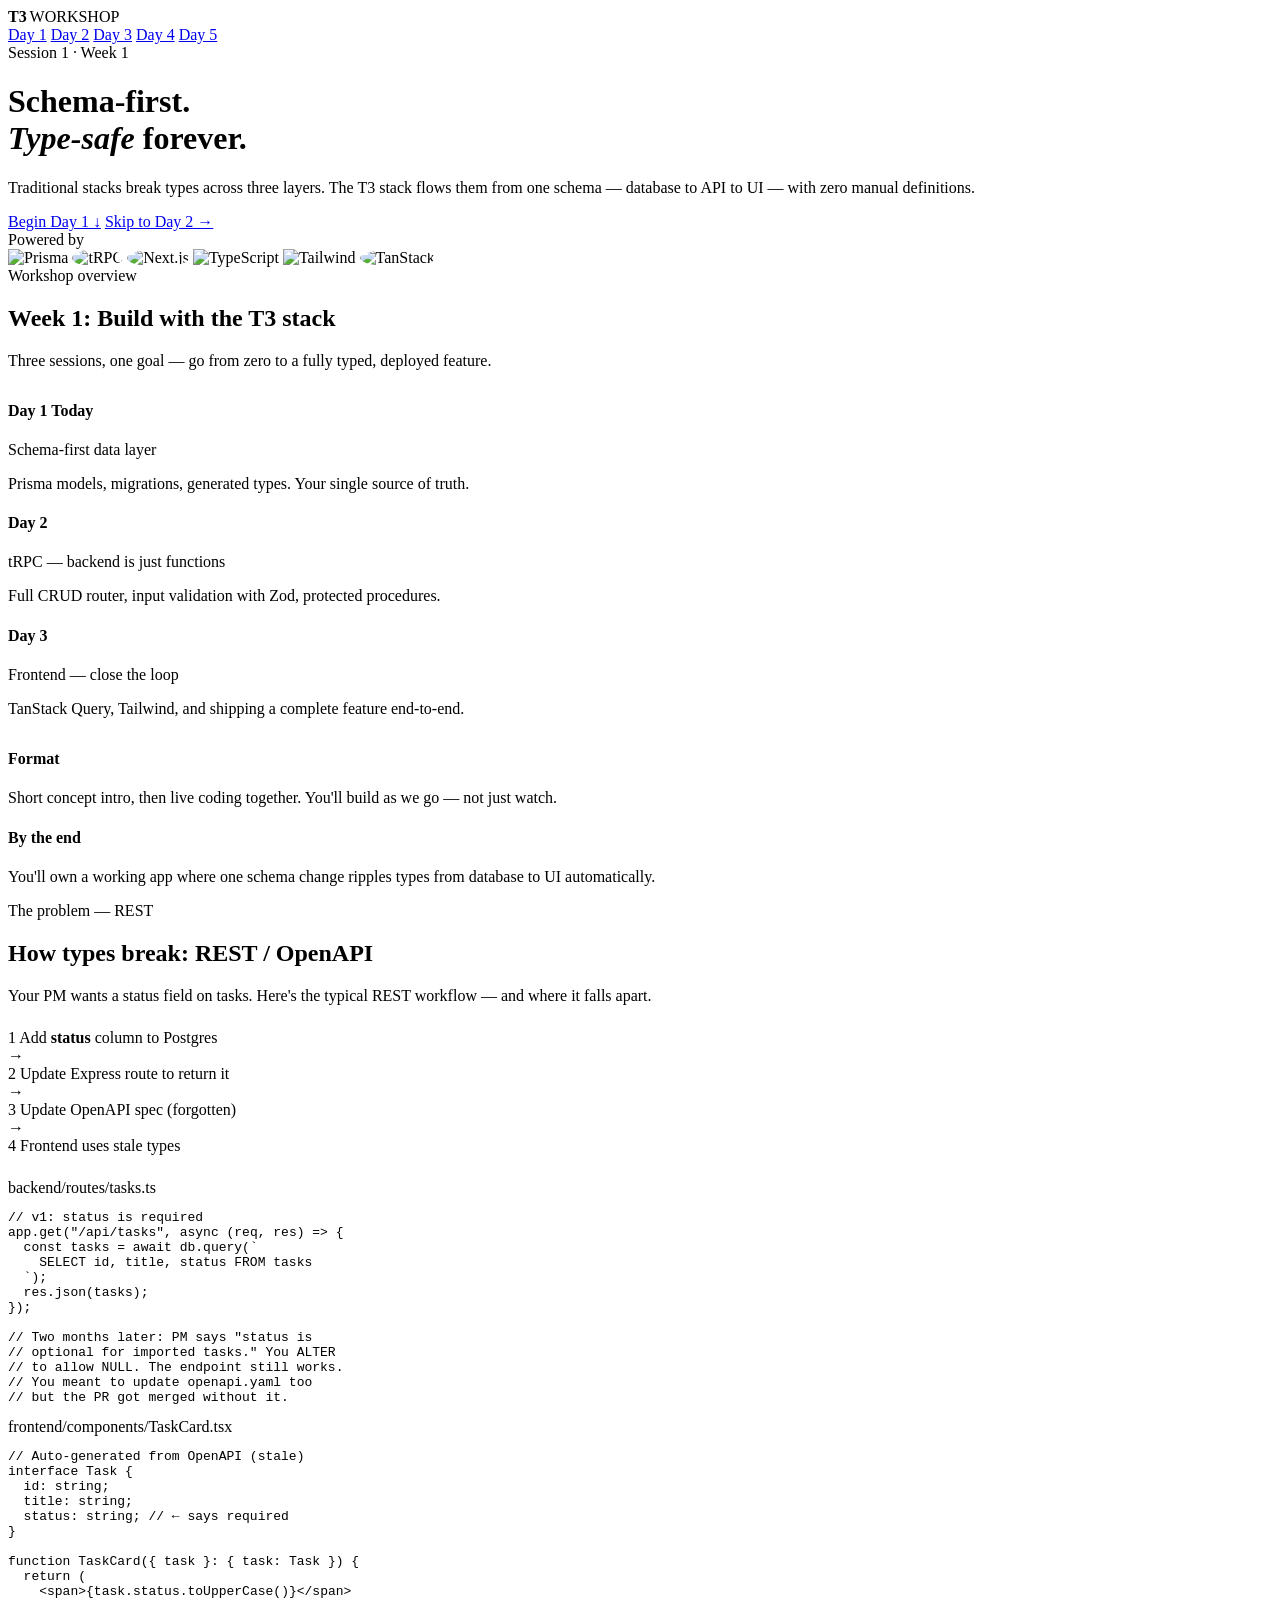
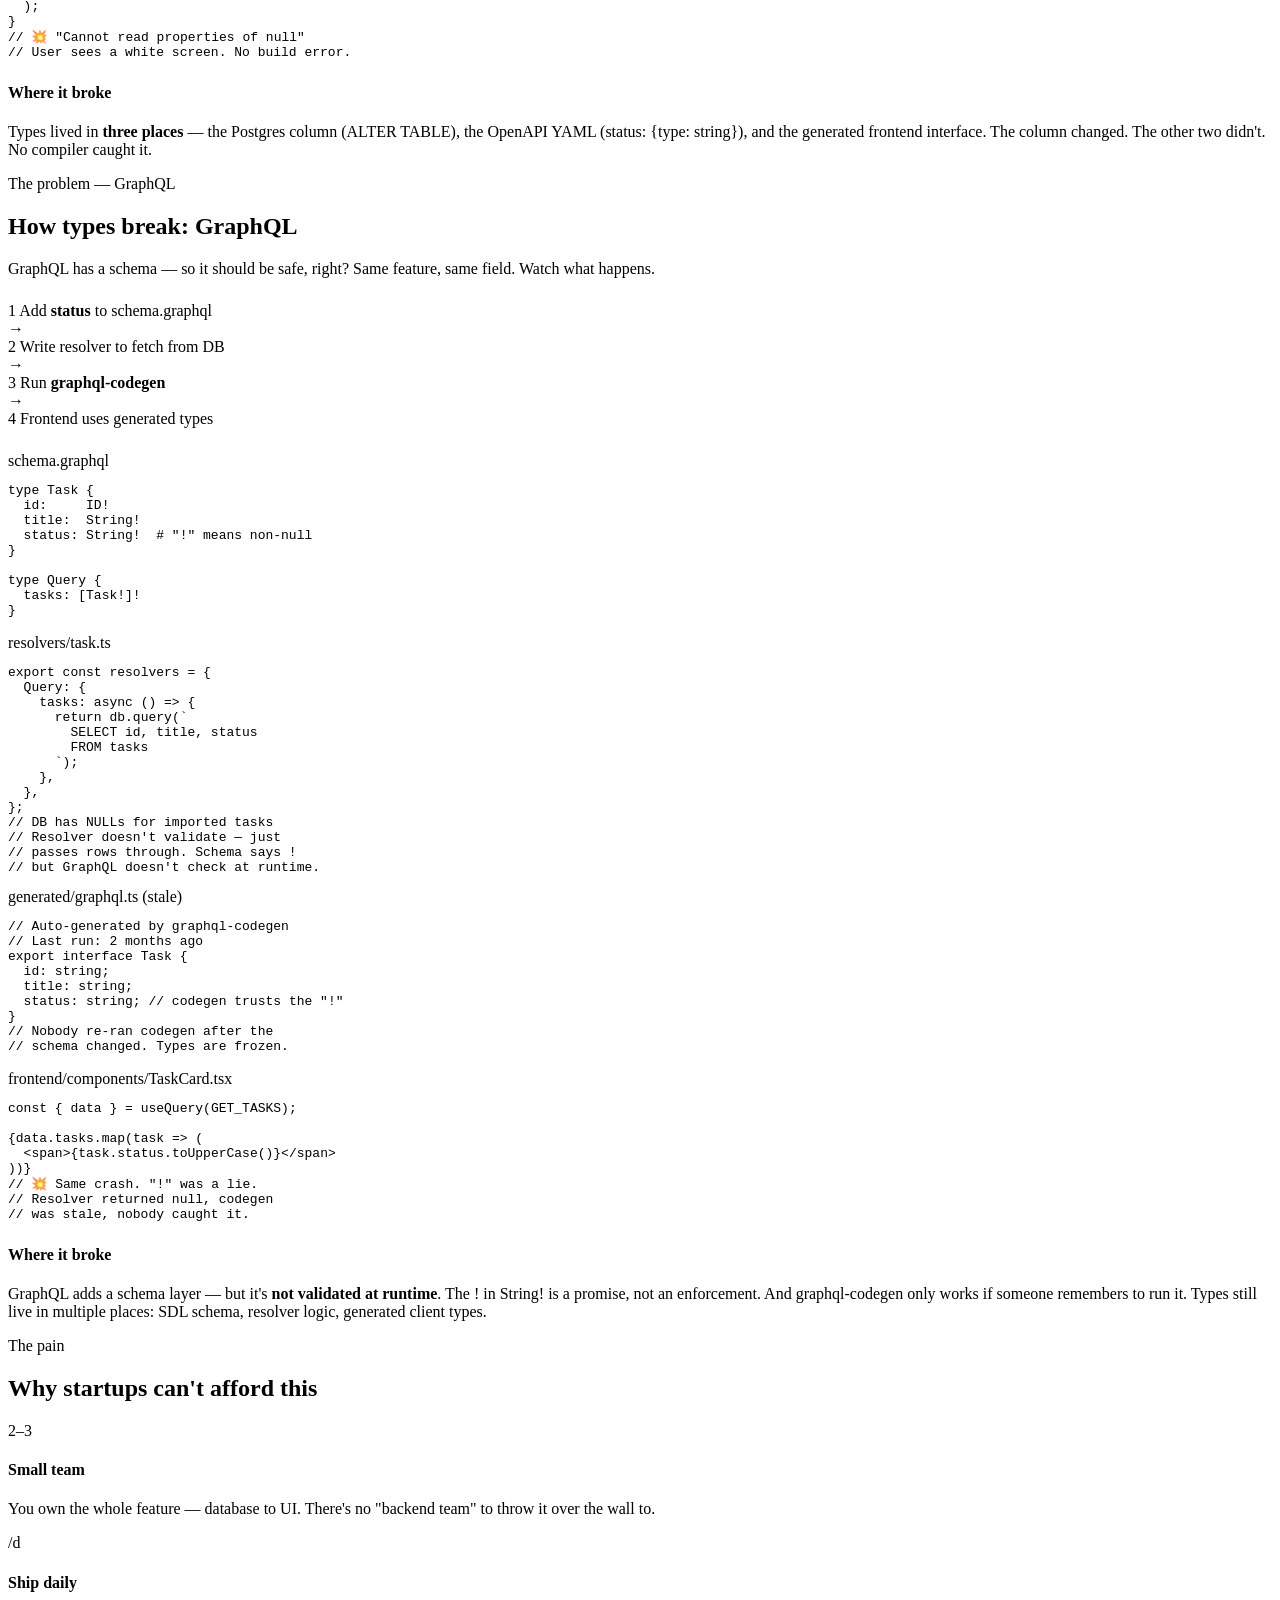
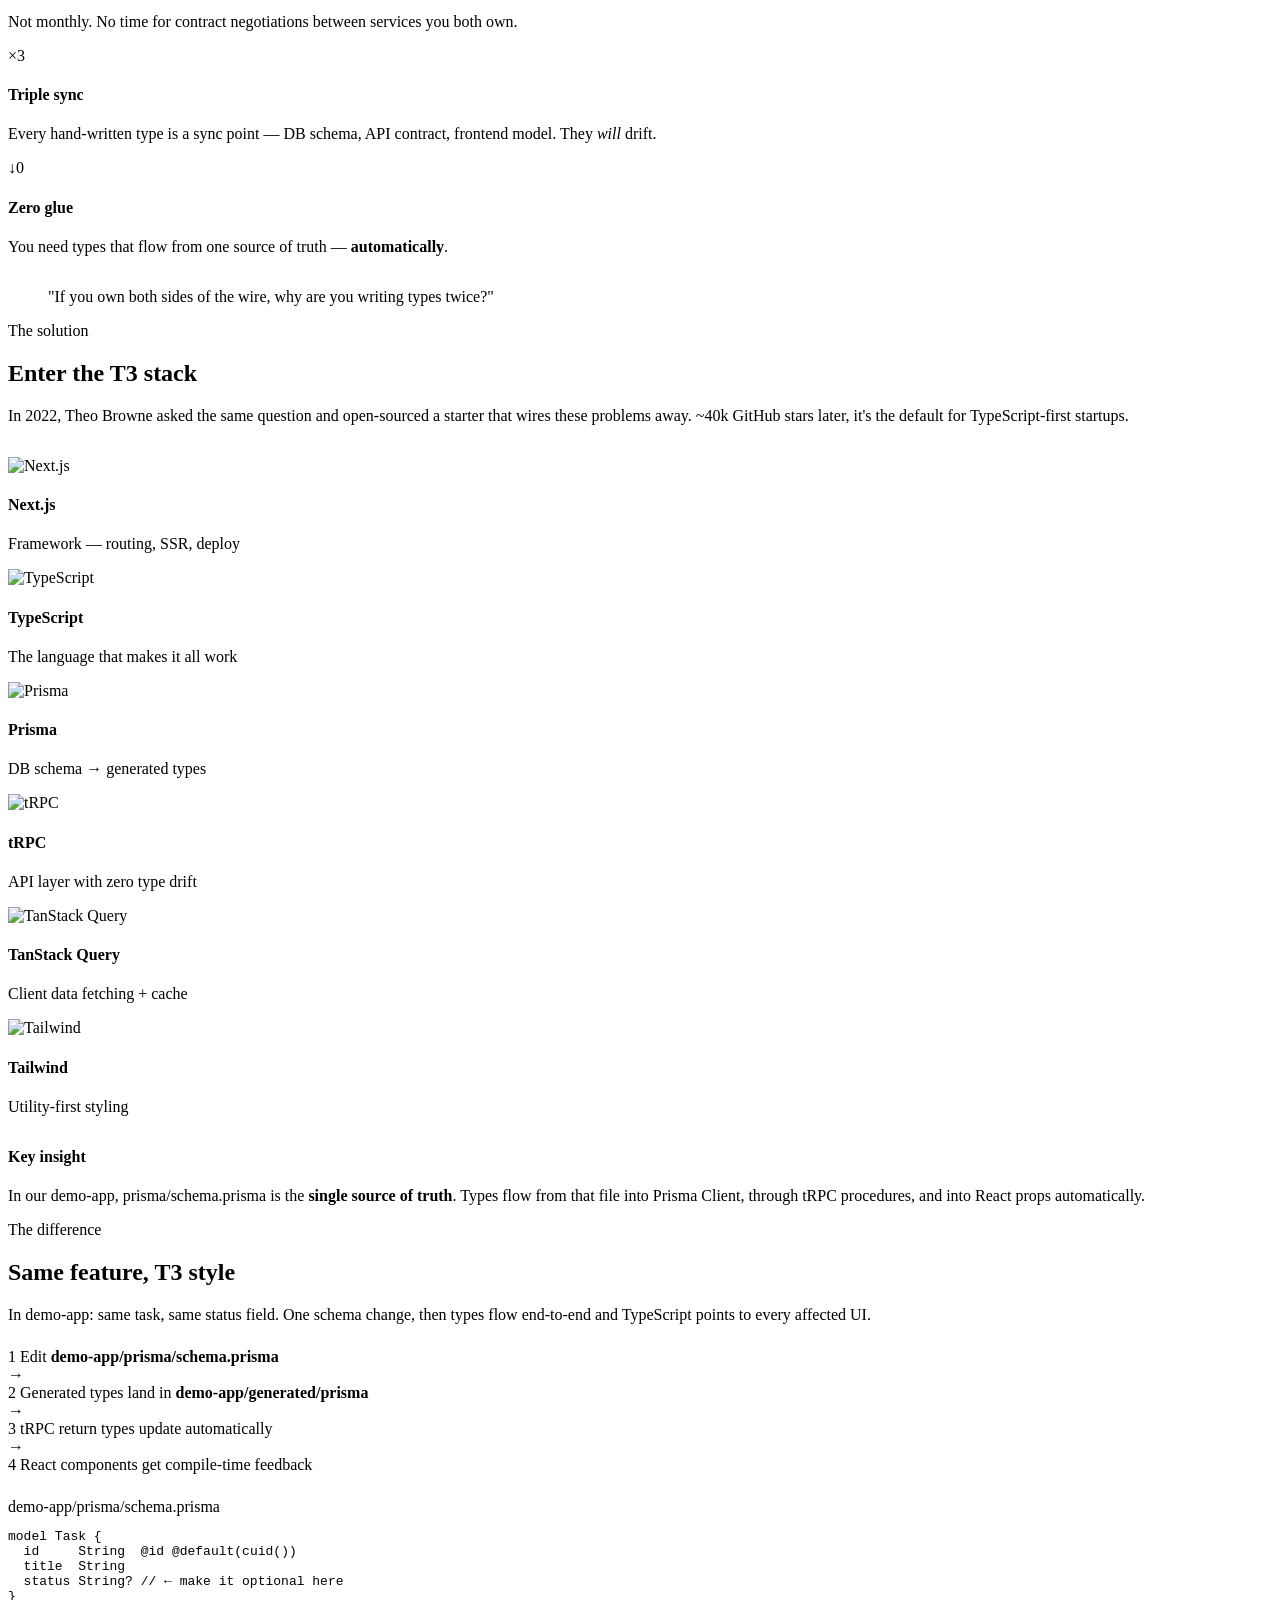
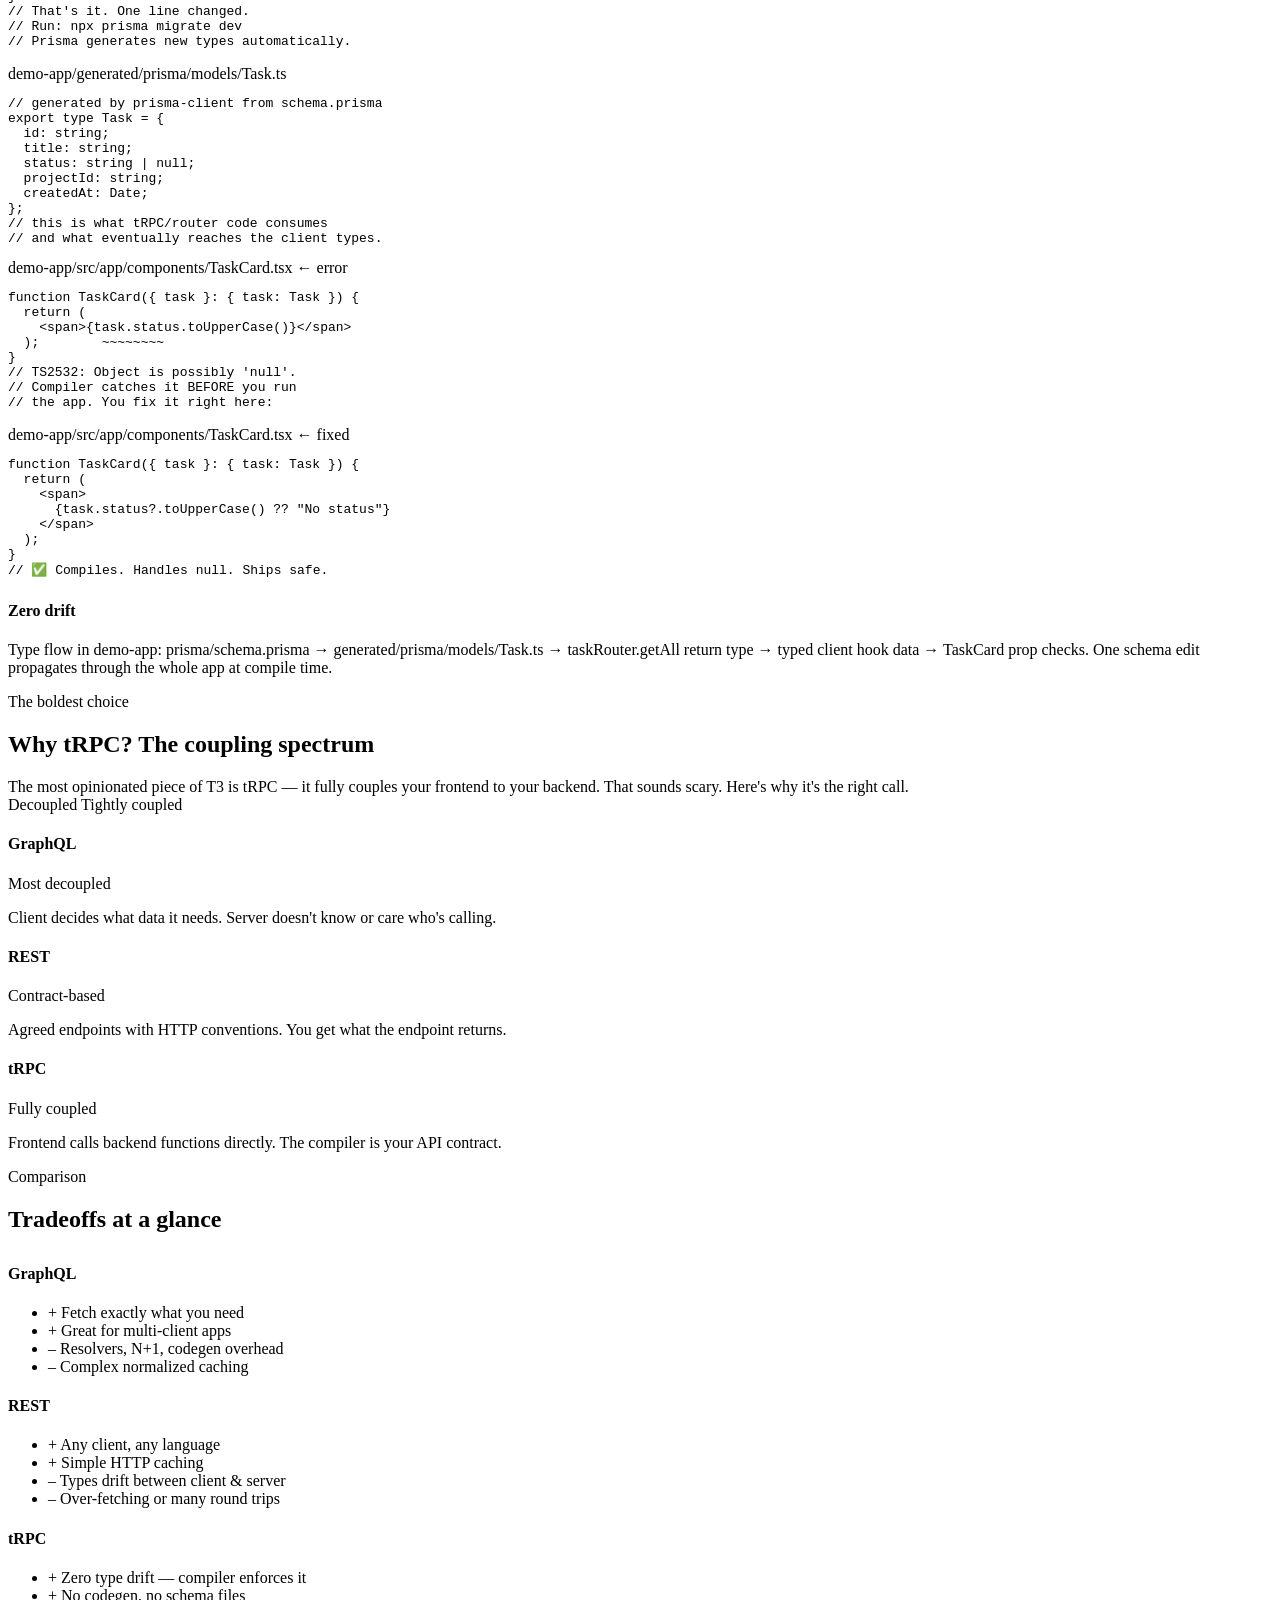
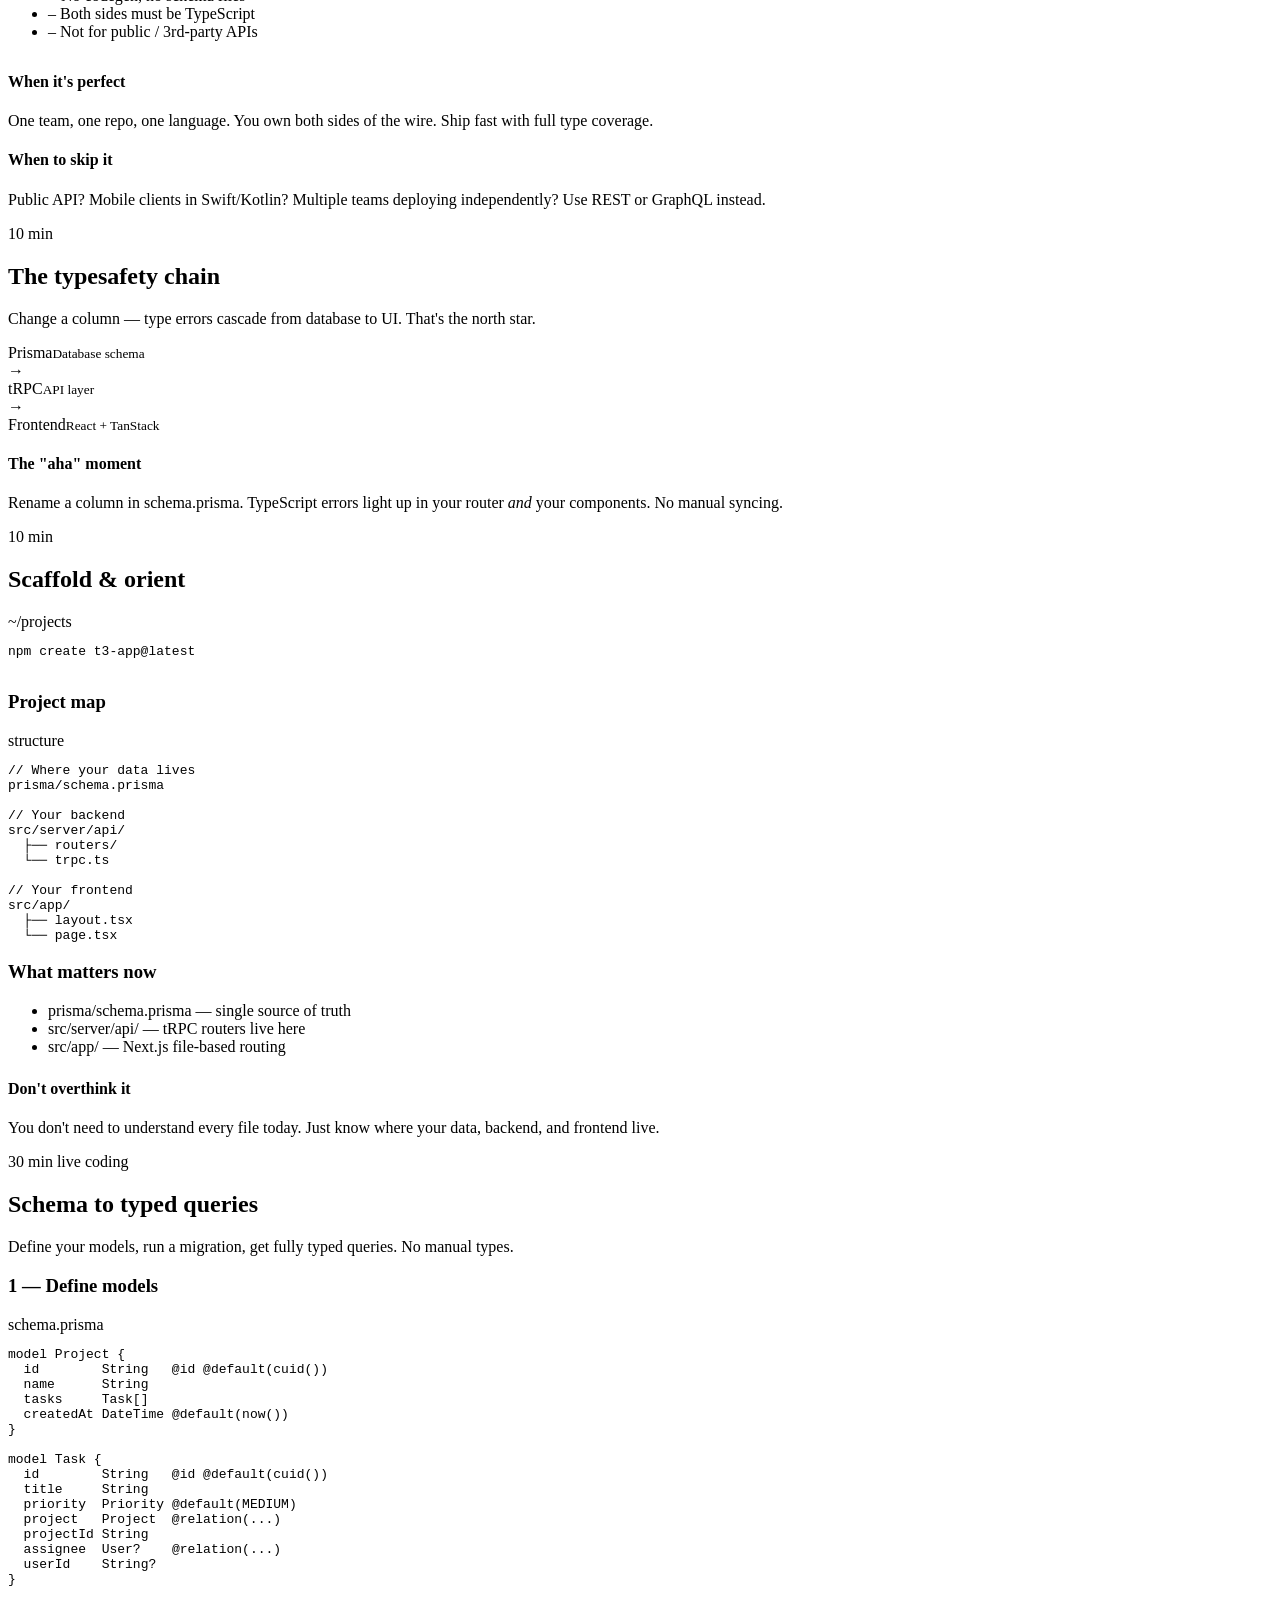
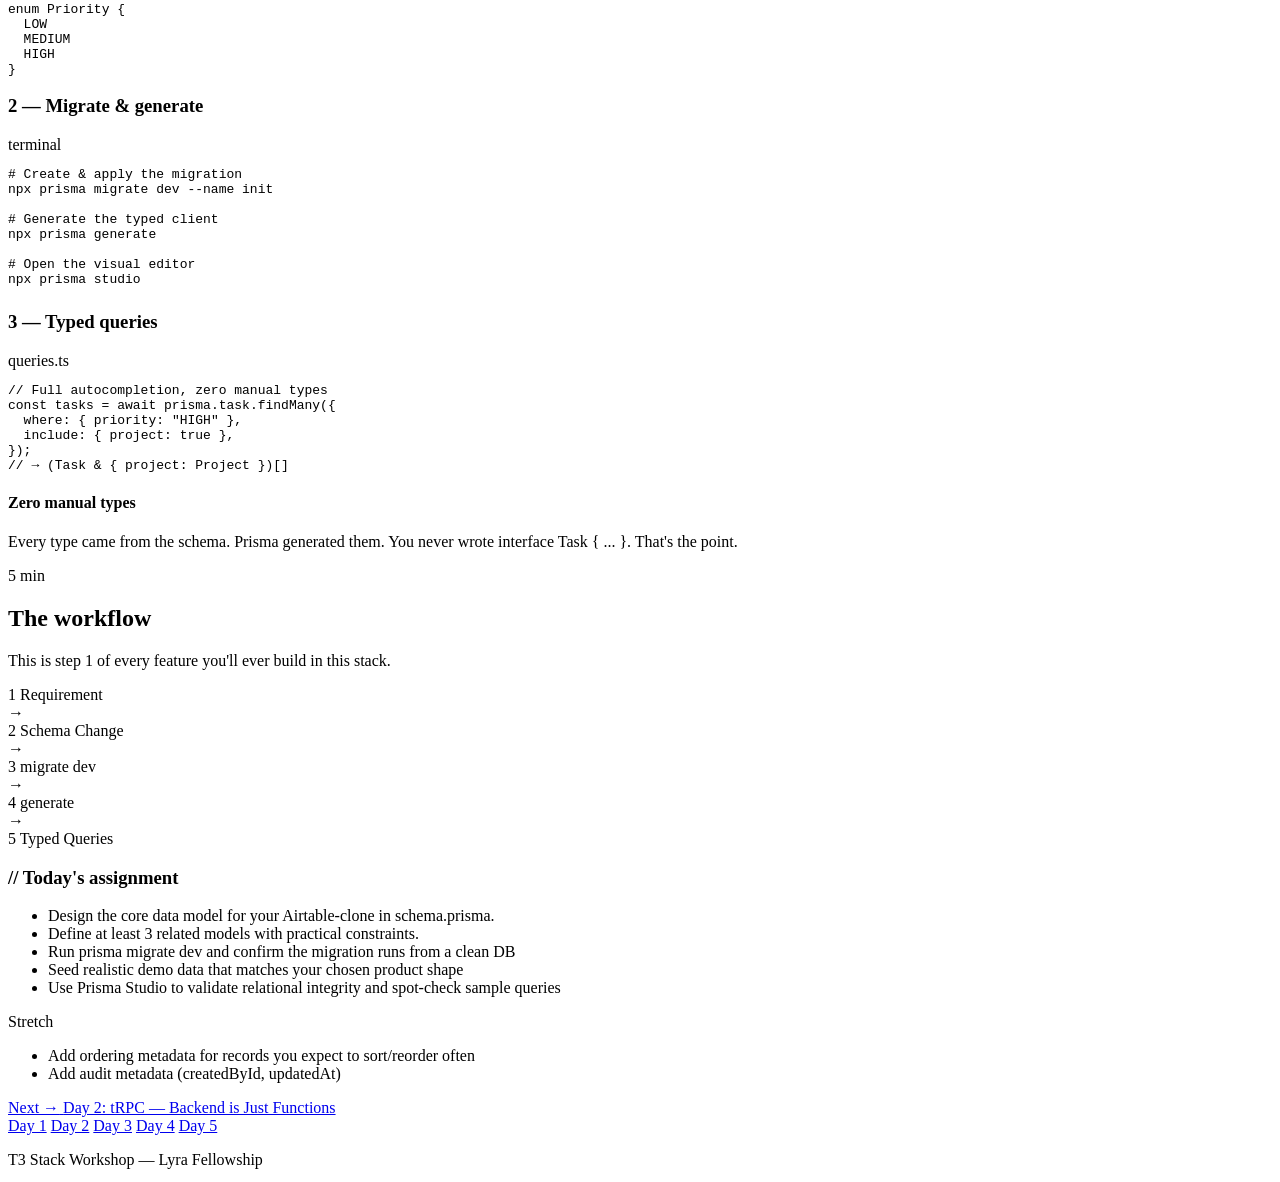
==== commit 8274ca9a: "Refine workshop assignments and day3 slide flow" ====
--- a/index.html
+++ b/index.html
@@ -744,17 +744,17 @@
   <div class="assignment reveal">
     <h3>// Today's assignment</h3>
     <ul>
-      <li>Design your project schema — at least 3 models with relations</li>
-      <li>Run migrations and verify they apply cleanly</li>
-      <li>Seed test data into your database</li>
-      <li>Write queries to verify your relations work</li>
-      <li>Explore Prisma Studio with your seeded data</li>
+      <li>Design the core data model for your Airtable-clone in <span class="c">schema.prisma</span>.</li>
+      <li>Define at least 3 related models with practical constraints.</li>
+      <li>Run <span class="c">prisma migrate dev</span> and confirm the migration runs from a clean DB</li>
+      <li>Seed realistic demo data that matches your chosen product shape</li>
+      <li>Use Prisma Studio to validate relational integrity and spot-check sample queries</li>
     </ul>
     <div class="stretch">
       <div class="stretch-label">Stretch</div>
       <ul>
-        <li>Read the Next.js App Router docs (file-based routing, page.tsx, layouts)</li>
-        <li>Experiment with nested includes and aggregations</li>
+        <li>Add ordering metadata for records you expect to sort/reorder often</li>
+        <li>Add audit metadata (<span class="c">createdById</span>, <span class="c">updatedAt</span>)</li>
       </ul>
     </div>
   </div>
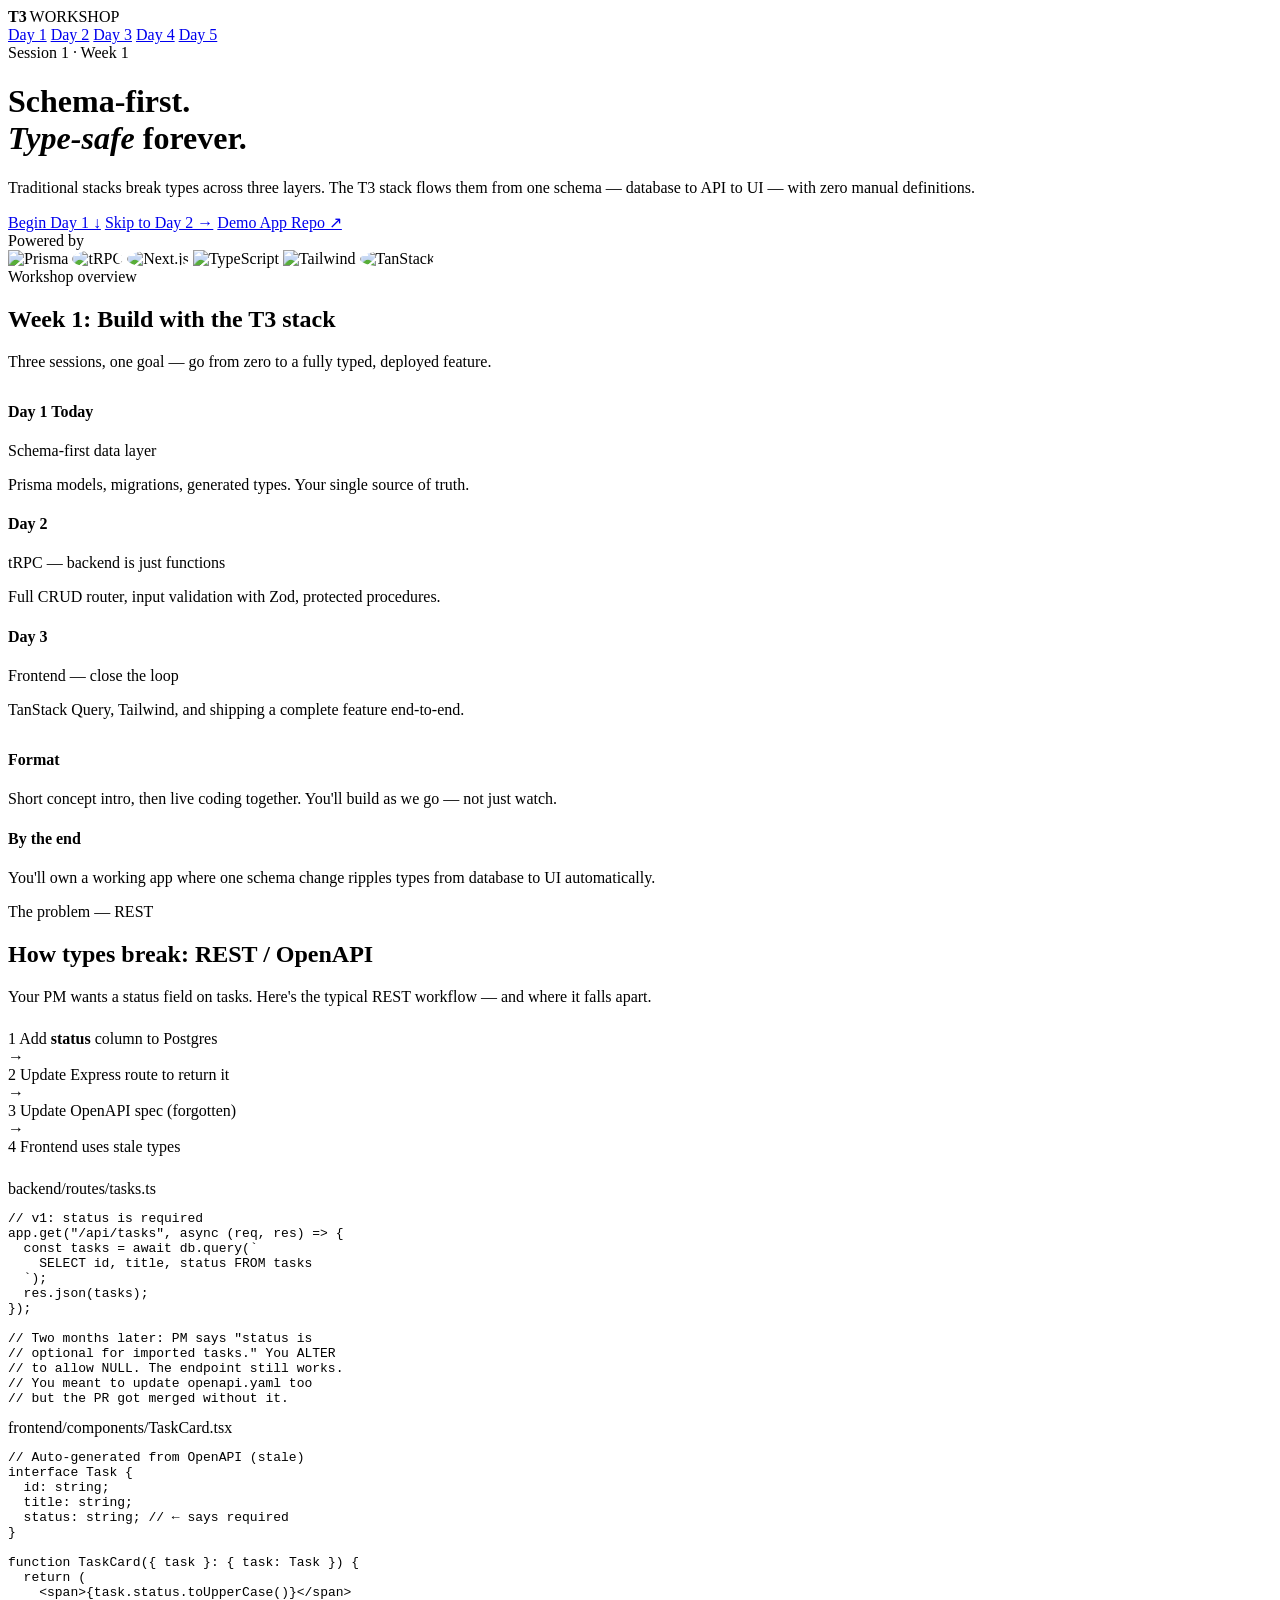
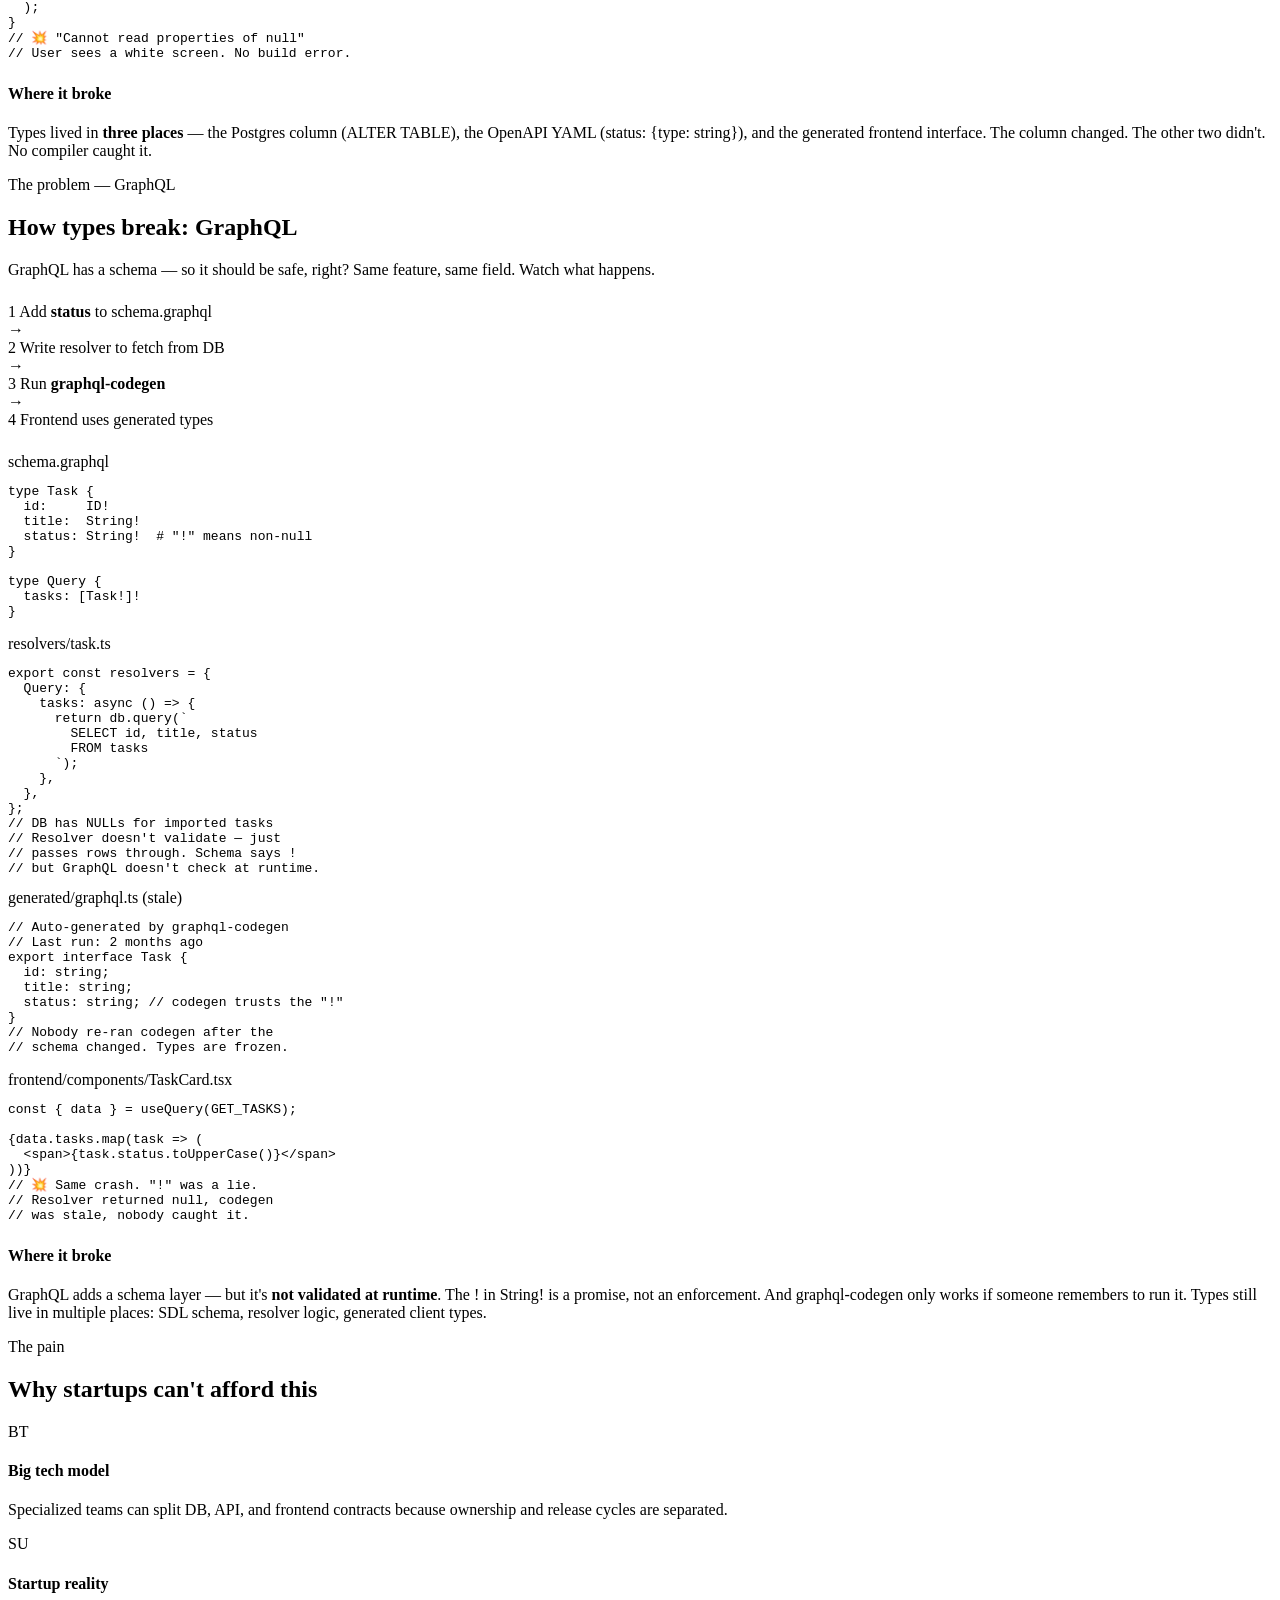
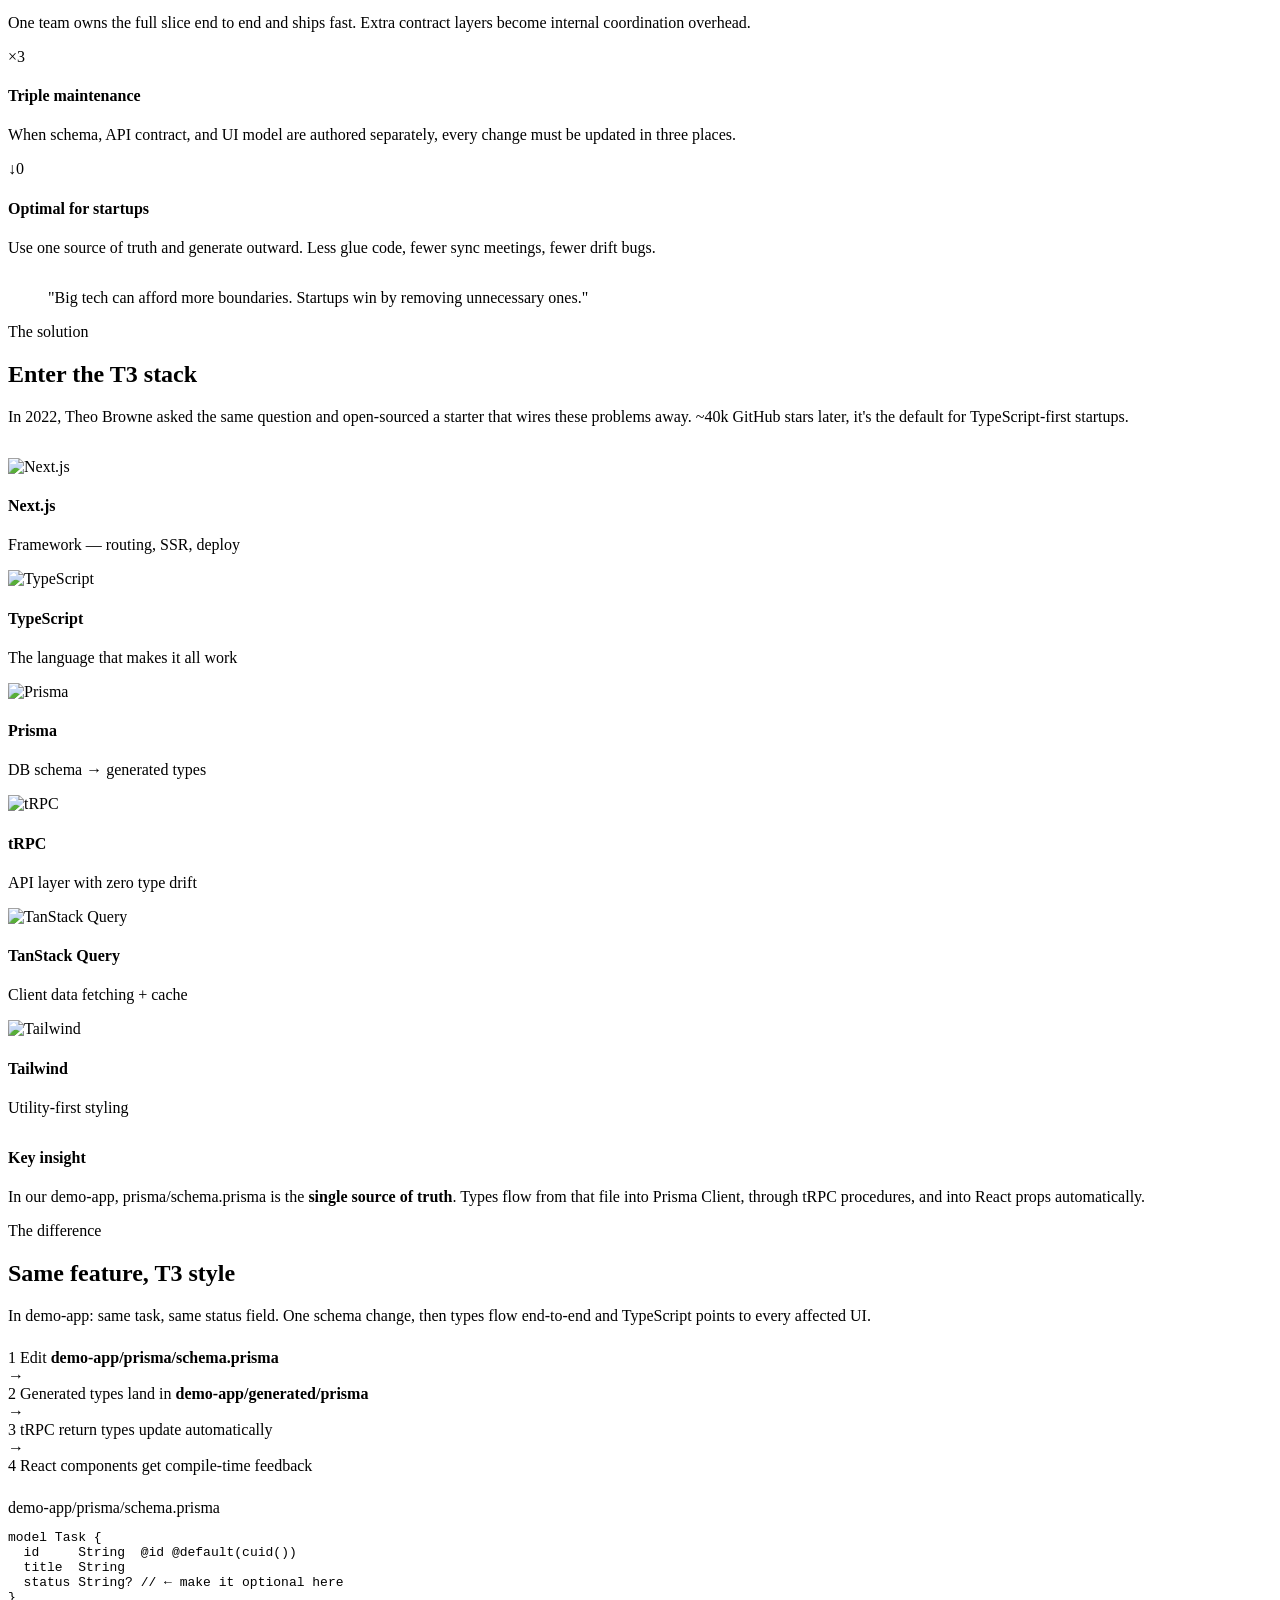
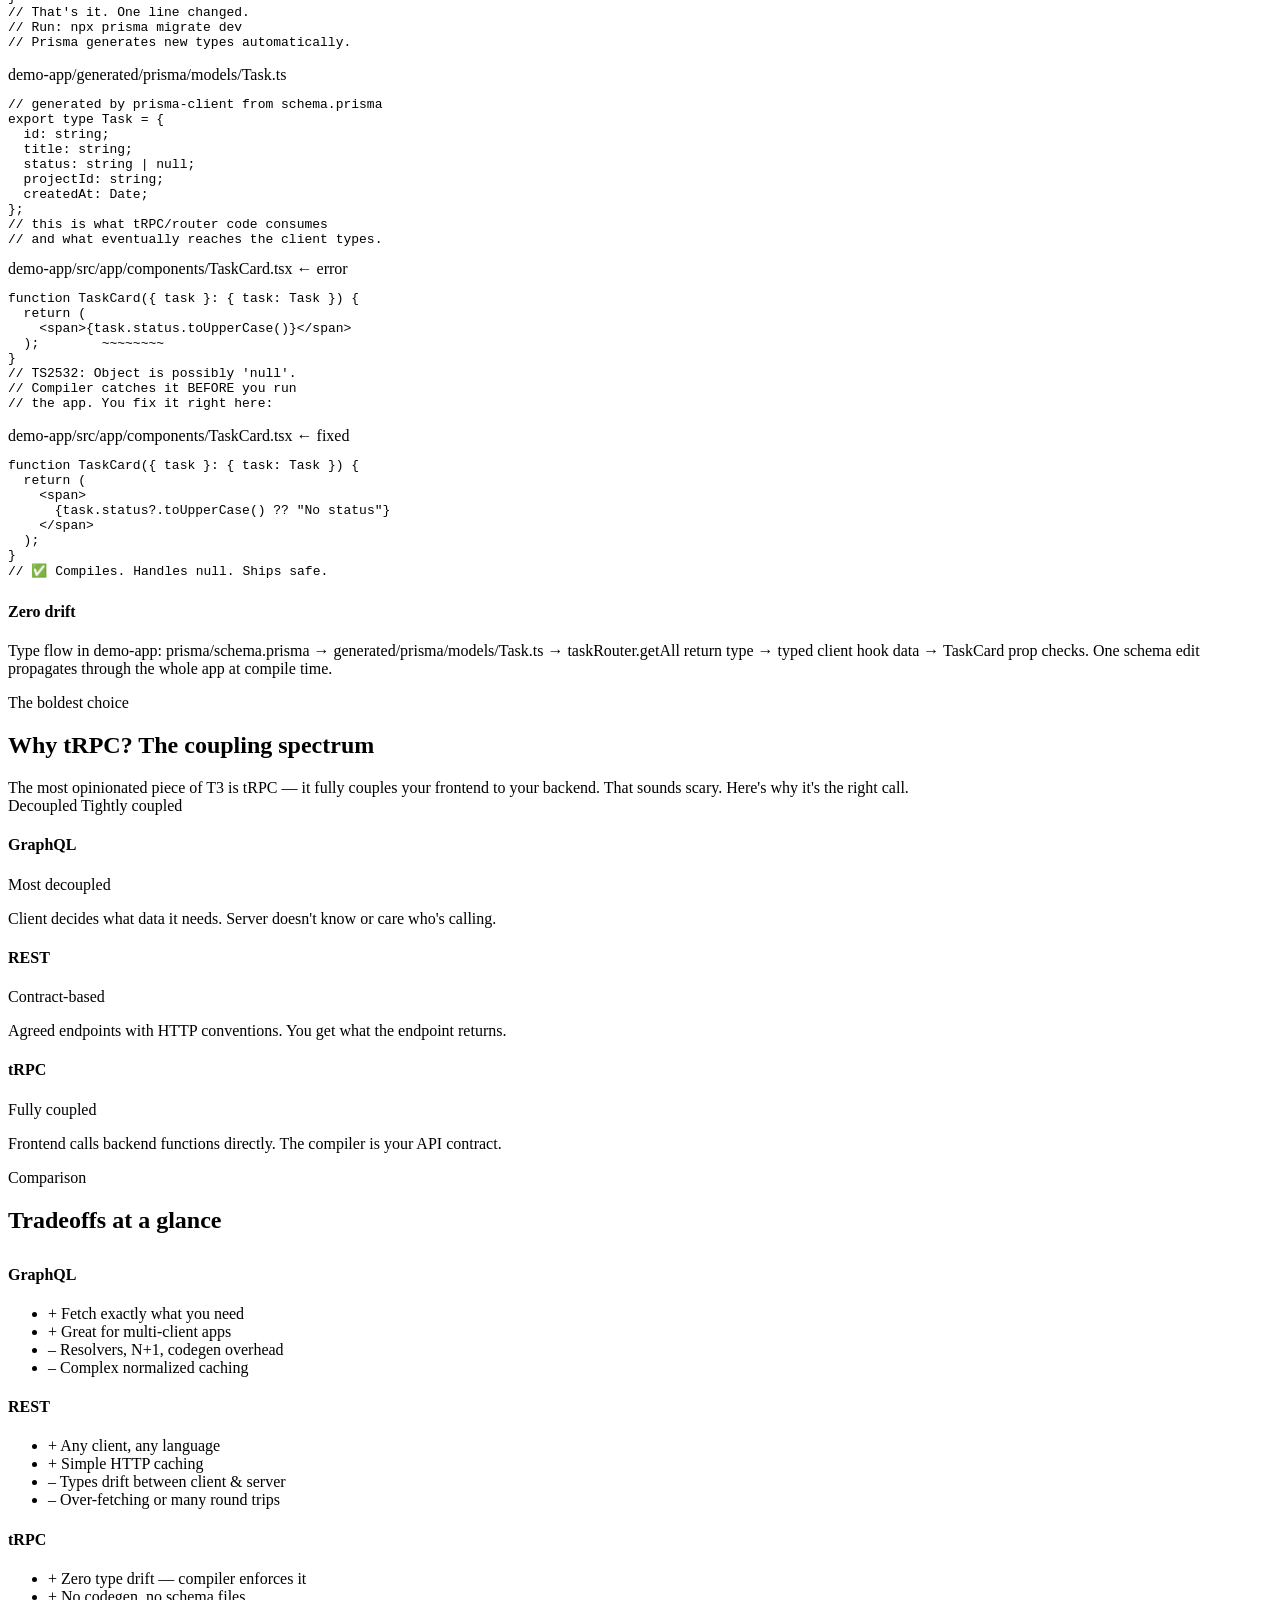
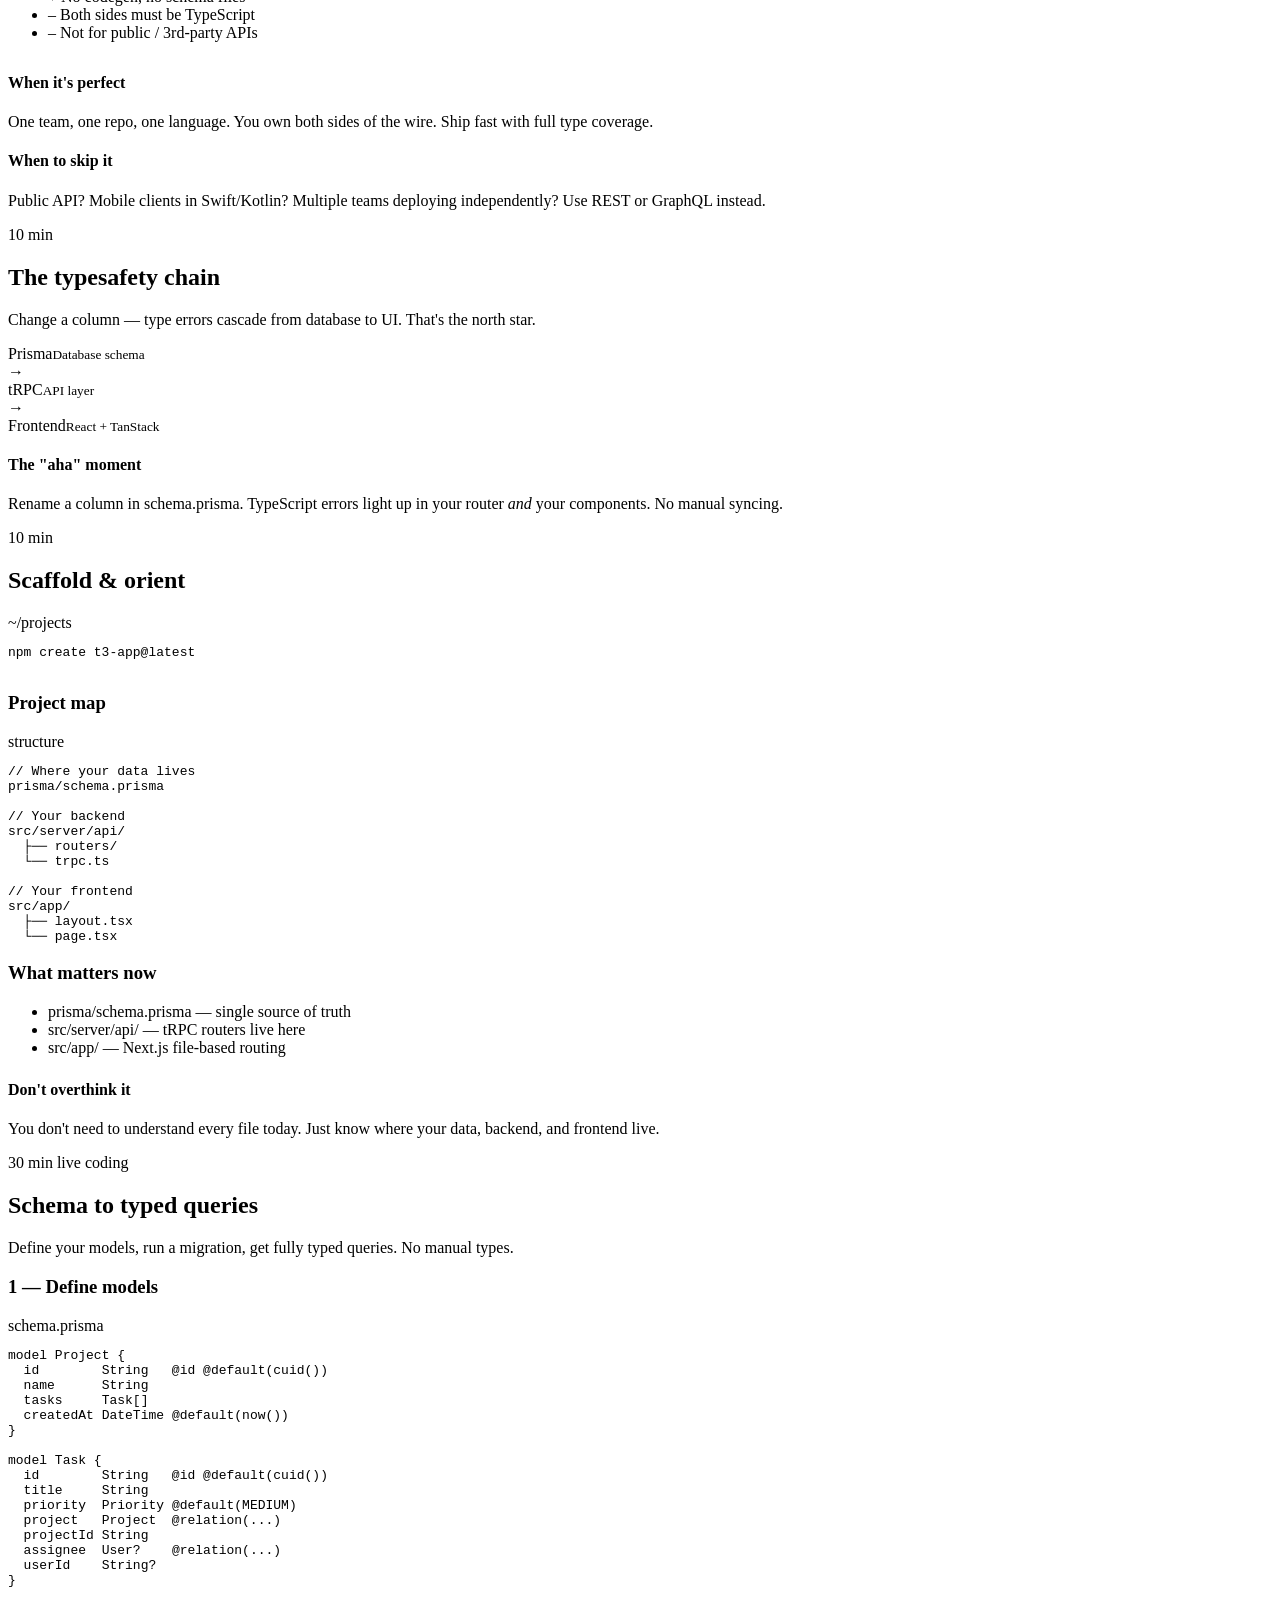
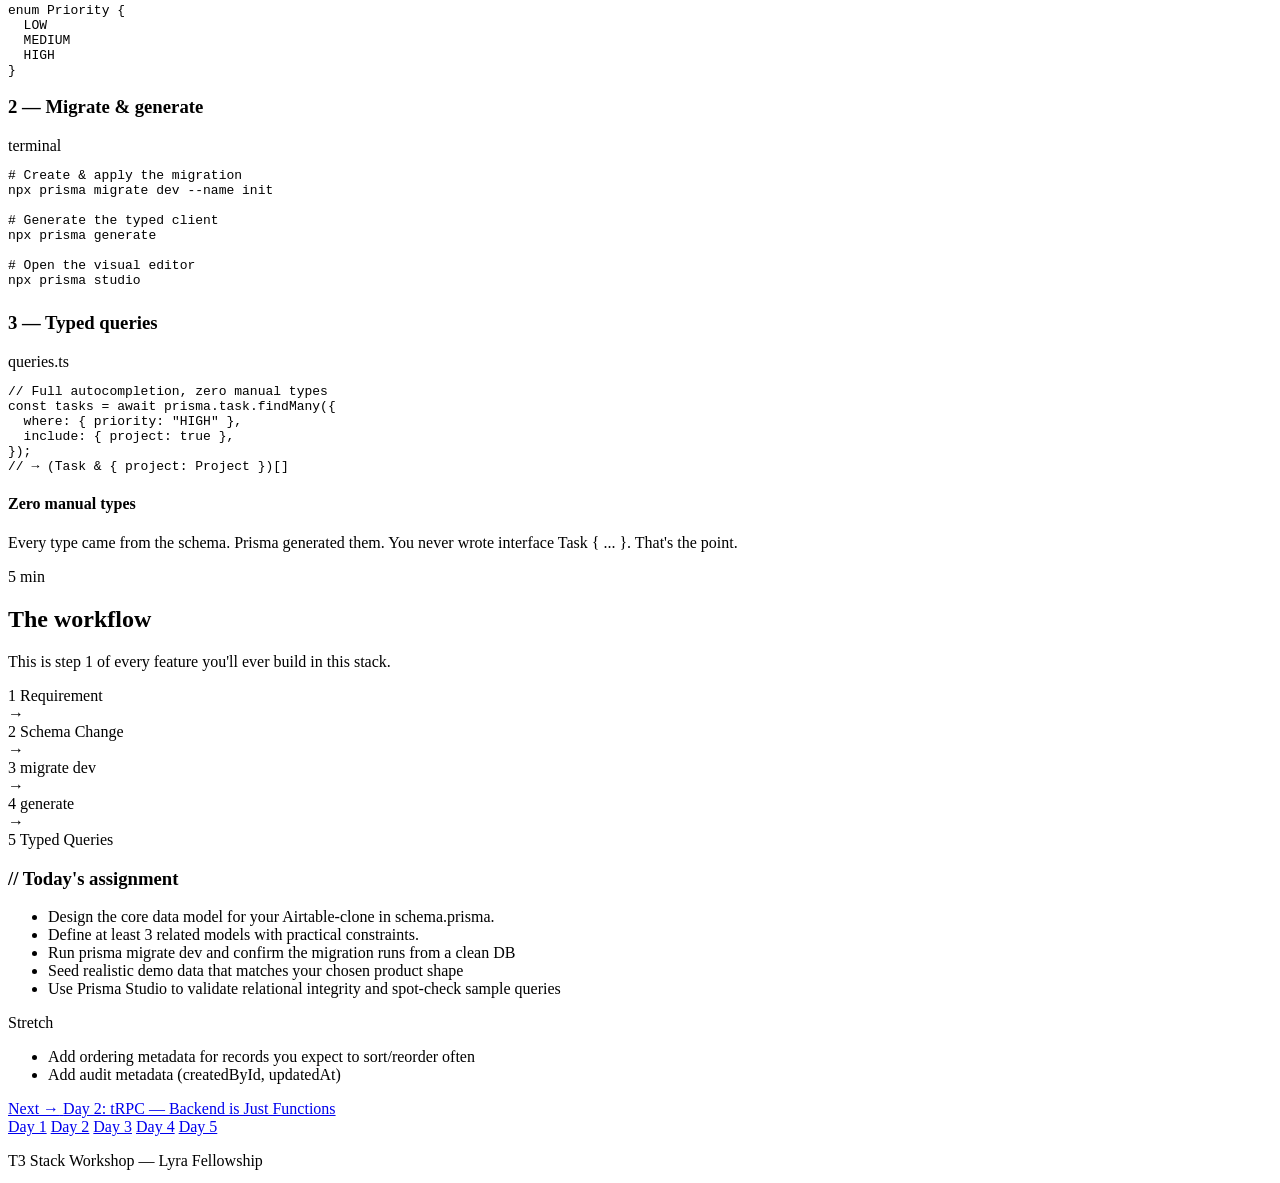
==== commit c3e42821: "Refine Day 1 startup context and add hero demo repo links" ====
--- a/index.html
+++ b/index.html
@@ -36,6 +36,7 @@
     <div class="cta-group">
       <a href="#s1" class="btn btn-primary">Begin Day 1 &darr;</a>
       <a href="day2.html" class="btn btn-ghost">Skip to Day 2 &rarr;</a>
+      <a href="https://github.com/Alfie728/lyra-fellowship-demo" class="btn btn-ghost" target="_blank" rel="noopener noreferrer">Demo App Repo ↗</a>
     </div>
     <div class="tech-bar">
       <span class="tech-label">Powered by</span>
@@ -299,29 +300,29 @@
 
   <div class="pain-grid reveal-stagger">
     <div class="pain-item">
-      <div class="pain-icon">2–3</div>
-      <h4>Small team</h4>
-      <p>You own the whole feature — database to UI. There's no "backend team" to throw it over the wall to.</p>
+      <div class="pain-icon">BT</div>
+      <h4>Big tech model</h4>
+      <p>Specialized teams can split DB, API, and frontend contracts because ownership and release cycles are separated.</p>
     </div>
     <div class="pain-item">
-      <div class="pain-icon">/d</div>
-      <h4>Ship daily</h4>
-      <p>Not monthly. No time for contract negotiations between services you both own.</p>
+      <div class="pain-icon">SU</div>
+      <h4>Startup reality</h4>
+      <p>One team owns the full slice end to end and ships fast. Extra contract layers become internal coordination overhead.</p>
     </div>
     <div class="pain-item">
       <div class="pain-icon">&times;3</div>
-      <h4>Triple sync</h4>
-      <p>Every hand-written type is a sync point — DB schema, API contract, frontend model. They <em>will</em> drift.</p>
+      <h4>Triple maintenance</h4>
+      <p>When schema, API contract, and UI model are authored separately, every change must be updated in three places.</p>
     </div>
     <div class="pain-item">
       <div class="pain-icon">&darr;0</div>
-      <h4>Zero glue</h4>
-      <p>You need types that flow from one source of truth — <strong style="color:var(--accent);">automatically</strong>.</p>
+      <h4>Optimal for startups</h4>
+      <p>Use one source of truth and generate outward. Less glue code, fewer sync meetings, fewer drift bugs.</p>
     </div>
   </div>
 
   <blockquote class="reveal" style="margin-top:2rem;">
-    "If you own both sides of the wire, why are you writing types twice?"
+    "Big tech can afford more boundaries. Startups win by removing unnecessary ones."
   </blockquote>
 </div>
 
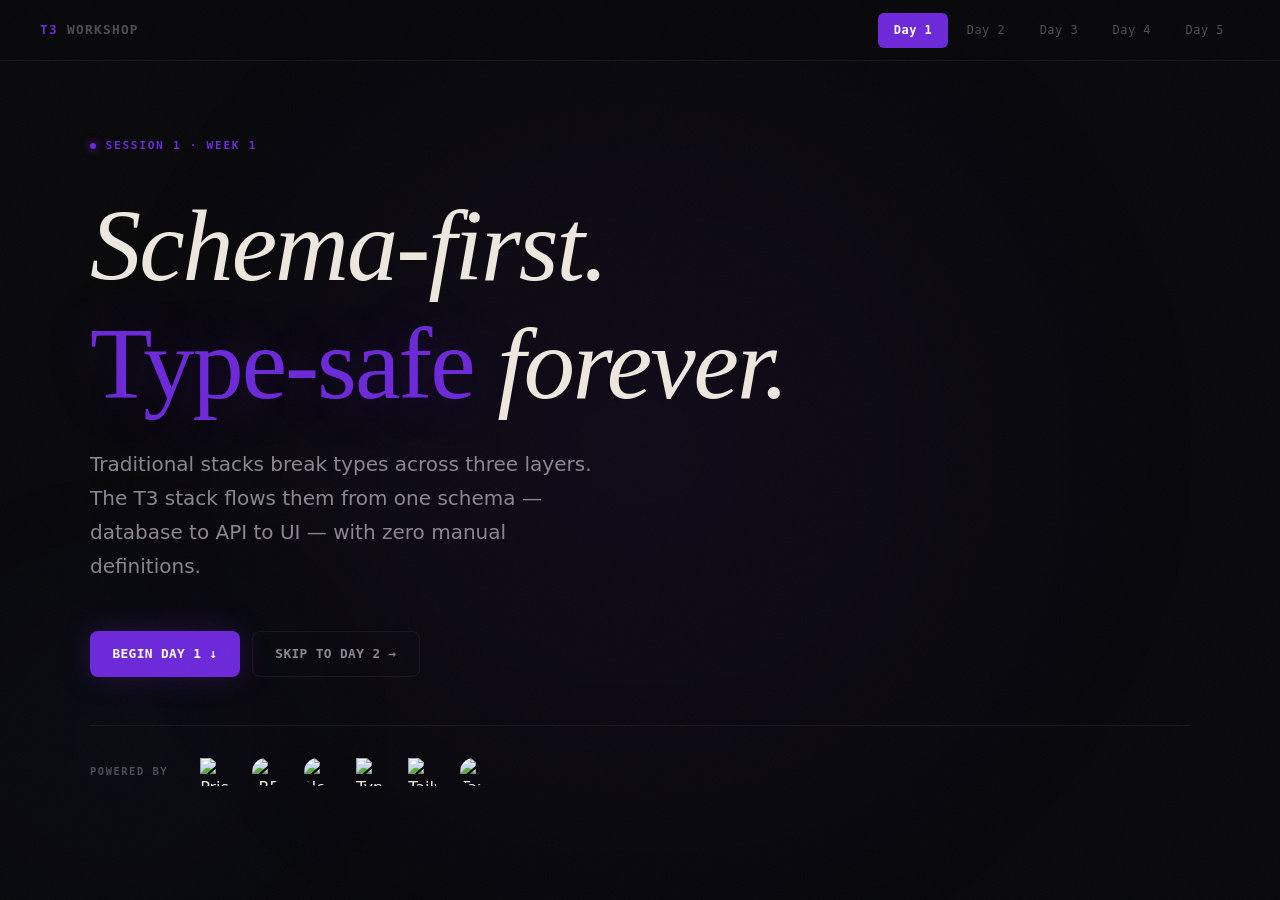
==== commit 95104de2: "Merge pull request #1 from inni-e/main Eoin's Day 4 and 5" ====
--- a/index.html
+++ b/index.html
@@ -36,7 +36,6 @@
     <div class="cta-group">
       <a href="#s1" class="btn btn-primary">Begin Day 1 &darr;</a>
       <a href="day2.html" class="btn btn-ghost">Skip to Day 2 &rarr;</a>
-      <a href="https://github.com/Alfie728/lyra-fellowship-demo" class="btn btn-ghost" target="_blank" rel="noopener noreferrer">Demo App Repo ↗</a>
     </div>
     <div class="tech-bar">
       <span class="tech-label">Powered by</span>
@@ -300,29 +299,29 @@
 
   <div class="pain-grid reveal-stagger">
     <div class="pain-item">
-      <div class="pain-icon">BT</div>
-      <h4>Big tech model</h4>
-      <p>Specialized teams can split DB, API, and frontend contracts because ownership and release cycles are separated.</p>
+      <div class="pain-icon">2–3</div>
+      <h4>Small team</h4>
+      <p>You own the whole feature — database to UI. There's no "backend team" to throw it over the wall to.</p>
     </div>
     <div class="pain-item">
-      <div class="pain-icon">SU</div>
-      <h4>Startup reality</h4>
-      <p>One team owns the full slice end to end and ships fast. Extra contract layers become internal coordination overhead.</p>
+      <div class="pain-icon">/d</div>
+      <h4>Ship daily</h4>
+      <p>Not monthly. No time for contract negotiations between services you both own.</p>
     </div>
     <div class="pain-item">
       <div class="pain-icon">&times;3</div>
-      <h4>Triple maintenance</h4>
-      <p>When schema, API contract, and UI model are authored separately, every change must be updated in three places.</p>
+      <h4>Triple sync</h4>
+      <p>Every hand-written type is a sync point — DB schema, API contract, frontend model. They <em>will</em> drift.</p>
     </div>
     <div class="pain-item">
       <div class="pain-icon">&darr;0</div>
-      <h4>Optimal for startups</h4>
-      <p>Use one source of truth and generate outward. Less glue code, fewer sync meetings, fewer drift bugs.</p>
+      <h4>Zero glue</h4>
+      <p>You need types that flow from one source of truth — <strong style="color:var(--accent);">automatically</strong>.</p>
     </div>
   </div>
 
   <blockquote class="reveal" style="margin-top:2rem;">
-    "Big tech can afford more boundaries. Startups win by removing unnecessary ones."
+    "If you own both sides of the wire, why are you writing types twice?"
   </blockquote>
 </div>
 
@@ -371,9 +370,9 @@
 
   <div class="callout ok reveal" style="margin-top:2rem;">
     <h4>Key insight</h4>
-    <p>In our <span class="c">demo-app</span>, <span class="c">prisma/schema.prisma</span> is the
-    <strong style="color:var(--teal);">single source of truth</strong>.
-    Types flow from that file into Prisma Client, through tRPC procedures, and into React props automatically.</p>
+    <p>The Prisma schema is the <strong style="color:var(--teal);">single source of truth</strong>.
+    Every type in the stack — from database to API to component props — traces back to it.
+    That triple-sync problem? Gone.</p>
   </div>
 </div>
 
@@ -382,29 +381,28 @@
   <div class="slide-label"><span class="line"></span> The difference</div>
   <h2>Same feature, T3 style</h2>
   <p style="margin-bottom:1.5rem;">
-    In <span class="c">demo-app</span>: same task, same <span class="c">status</span> field.
-    One schema change, then types flow end-to-end and TypeScript points to every affected UI.
+    Same task. Same <span class="c">status</span> field. One schema change, and the compiler does the rest.
   </p>
 
   <div class="pipeline reveal-stagger" style="margin-bottom:1.5rem;">
     <div class="pipe-step" style="border-color:rgba(59,130,246,0.25);">
       <span class="pipe-icon" style="background:var(--teal);">1</span>
-      <span class="pipe-text">Edit <b>demo-app/prisma/schema.prisma</b></span>
+      <span class="pipe-text">Update <b>schema.prisma</b></span>
     </div>
     <span class="pipe-arr">&rarr;</span>
     <div class="pipe-step" style="border-color:rgba(59,130,246,0.25);">
       <span class="pipe-icon" style="background:var(--teal);">2</span>
-      <span class="pipe-text">Generated types land in <b>demo-app/generated/prisma</b></span>
+      <span class="pipe-text">Run <b>prisma migrate dev</b></span>
     </div>
     <span class="pipe-arr">&rarr;</span>
     <div class="pipe-step" style="border-color:rgba(109,40,217,0.25);">
       <span class="pipe-icon" style="background:var(--accent);">3</span>
-      <span class="pipe-text">tRPC return types update automatically</span>
+      <span class="pipe-text">Compiler errors guide you</span>
     </div>
     <span class="pipe-arr">&rarr;</span>
     <div class="pipe-step" style="border-color:rgba(109,40,217,0.25);">
       <span class="pipe-icon" style="background:var(--accent);">4</span>
-      <span class="pipe-text">React components get compile-time feedback</span>
+      <span class="pipe-text">Fix, commit, deploy</span>
     </div>
   </div>
 
@@ -413,7 +411,7 @@
       <div class="terminal" style="margin:0 0 1rem;">
         <div class="terminal-chrome">
           <div class="dots"><span></span><span></span><span></span></div>
-          <span class="file">demo-app/prisma/schema.prisma</span>
+          <span class="file">prisma/schema.prisma</span>
         </div>
         <pre><span class="kw">model</span> <span class="tp">Task</span> {
   <span class="pr">id</span>     <span class="tp">String</span>  <span class="fn">@id</span> <span class="fn">@default</span>(<span class="fn">cuid</span>())
@@ -427,25 +425,24 @@
       <div class="terminal" style="margin:0;">
         <div class="terminal-chrome">
           <div class="dots"><span></span><span></span><span></span></div>
-          <span class="file">demo-app/generated/prisma/models/Task.ts</span>
-        </div>
-        <pre><span class="cm">// generated by prisma-client from schema.prisma</span>
-<span class="kw">export type</span> <span class="tp">Task</span> = {
-  <span class="pr">id</span>: <span class="tp">string</span>;
-  <span class="pr">title</span>: <span class="tp">string</span>;
-  <span class="pr">status</span>: <span class="tp">string</span> | <span class="tp">null</span>;
-  <span class="pr">projectId</span>: <span class="tp">string</span>;
-  <span class="pr">createdAt</span>: <span class="tp">Date</span>;
-};
-<span class="cm">// this is what tRPC/router code consumes</span>
-<span class="cm">// and what eventually reaches the client types.</span></pre>
+          <span class="file">src/server/api/routers/task.ts</span>
+        </div>
+        <pre><span class="cm">// tRPC router — types flow from Prisma</span>
+<span class="kw">export const</span> taskRouter = <span class="fn">createTRPCRouter</span>({
+  <span class="fn">getAll</span>: publicProcedure.<span class="fn">query</span>(({ <span class="pr">ctx</span> }) =&gt; {
+    <span class="kw">return</span> <span class="pr">ctx</span>.<span class="pr">db</span>.<span class="pr">task</span>.<span class="fn">findMany</span>();
+  }),
+});
+<span class="cm">// Return type is now Task[] where</span>
+<span class="cm">// status: string | null</span>
+<span class="cm">// You didn't change this file at all.</span></pre>
       </div>
     </div>
     <div>
       <div class="terminal" style="margin:0 0 1rem;">
         <div class="terminal-chrome">
           <div class="dots"><span></span><span></span><span></span></div>
-          <span class="file">demo-app/src/app/components/TaskCard.tsx <span style="color:var(--coral);">← error</span></span>
+          <span class="file">src/app/components/TaskCard.tsx <span style="color:var(--coral);">← error</span></span>
         </div>
         <pre><span class="kw">function</span> <span class="fn">TaskCard</span>({ <span class="pr">task</span> }: { <span class="pr">task</span>: <span class="tp">Task</span> }) {
   <span class="kw">return</span> (
@@ -459,7 +456,7 @@
       <div class="terminal" style="margin:0;">
         <div class="terminal-chrome">
           <div class="dots"><span></span><span></span><span></span></div>
-          <span class="file">demo-app/src/app/components/TaskCard.tsx <span style="color:var(--teal);">← fixed</span></span>
+          <span class="file">src/app/components/TaskCard.tsx <span style="color:var(--teal);">← fixed</span></span>
         </div>
         <pre><span class="kw">function</span> <span class="fn">TaskCard</span>({ <span class="pr">task</span> }: { <span class="pr">task</span>: <span class="tp">Task</span> }) {
   <span class="kw">return</span> (
@@ -475,13 +472,10 @@
 
   <div class="callout ok reveal" style="margin-top:1.5rem;">
     <h4>Zero drift</h4>
-    <p>Type flow in <span class="c">demo-app</span>:
-    <span class="c">prisma/schema.prisma</span> &rarr;
-    <span class="c">generated/prisma/models/Task.ts</span> &rarr;
-    <span class="c">taskRouter.getAll</span> return type &rarr;
-    typed client hook data &rarr;
-    <span class="c">TaskCard</span> prop checks.
-    One schema edit propagates through the whole app at compile time.</p>
+    <p>You changed <strong style="color:var(--teal);">one line</strong> in <span class="c">schema.prisma</span>.
+    The Prisma client updated, tRPC inferred the new return type, and TypeScript
+    flagged every component that assumed <span class="c">status</span> was non-null.
+    No spec to update. No codegen to re-run. No runtime crash.</p>
   </div>
 </div>
 
@@ -745,17 +739,17 @@
   <div class="assignment reveal">
     <h3>// Today's assignment</h3>
     <ul>
-      <li>Design the core data model for your Airtable-clone in <span class="c">schema.prisma</span>.</li>
-      <li>Define at least 3 related models with practical constraints.</li>
-      <li>Run <span class="c">prisma migrate dev</span> and confirm the migration runs from a clean DB</li>
-      <li>Seed realistic demo data that matches your chosen product shape</li>
-      <li>Use Prisma Studio to validate relational integrity and spot-check sample queries</li>
+      <li>Design your project schema — at least 3 models with relations</li>
+      <li>Run migrations and verify they apply cleanly</li>
+      <li>Seed test data into your database</li>
+      <li>Write queries to verify your relations work</li>
+      <li>Explore Prisma Studio with your seeded data</li>
     </ul>
     <div class="stretch">
       <div class="stretch-label">Stretch</div>
       <ul>
-        <li>Add ordering metadata for records you expect to sort/reorder often</li>
-        <li>Add audit metadata (<span class="c">createdById</span>, <span class="c">updatedAt</span>)</li>
+        <li>Read the Next.js App Router docs (file-based routing, page.tsx, layouts)</li>
+        <li>Experiment with nested includes and aggregations</li>
       </ul>
     </div>
   </div>
--- a/styles.css
+++ b/styles.css
@@ -0,0 +1,1714 @@
+/* ═══════════════════════════════════════════
+   T3 WORKSHOP — "Neon Terminal Editorial"
+   Cadbury purple × dark blue × editorial serif × grain
+   ═══════════════════════════════════════════ */
+
+/* ── RESET ── */
+*, *::before, *::after { box-sizing: border-box; margin: 0; padding: 0; }
+
+/* ── PALETTE ── */
+:root {
+  --bg:          #08080a;
+  --bg-surface:  #111114;
+  --bg-card:     #16161a;
+  --bg-card-h:   #1c1c22;
+  --bg-code:     #0c0c10;
+  --tx:          #ede8df;
+  --tx-2:        #8a8690;
+  --tx-3:        #4e4b52;
+  /* Cadbury-inspired purple (primary) + dark blue (secondary) */
+  --accent:      #6d28d9;
+  --accent-dim:  rgba(109, 40, 217, 0.2);
+  --accent-glow: rgba(109, 40, 217, 0.1);
+  --blue:        #1e40af;
+  --blue-dim:    rgba(30, 64, 175, 0.15);
+  --teal:        #3b82f6;
+  --peach:       #a78bfa;
+  --coral:       #c084fc;
+  --lavender:    #818cf8;
+  --border:      rgba(255, 255, 255, 0.06);
+  --border-h:    rgba(255, 255, 255, 0.1);
+  --radius:      14px;
+  --radius-sm:   8px;
+  --serif:       'Instrument Serif', 'Georgia', serif;
+  --sans:        'DM Sans', system-ui, sans-serif;
+  --mono:        'JetBrains Mono', 'Fira Code', monospace;
+}
+
+html, body {
+  height: 100%;
+  overflow: hidden;
+  font-size: 16px;
+}
+
+body {
+  font-family: var(--sans);
+  background: var(--bg);
+  color: var(--tx);
+  line-height: 1.7;
+  -webkit-font-smoothing: antialiased;
+  -moz-osx-font-smoothing: grayscale;
+}
+
+/* ── SNAP SCROLL ── */
+main {
+  height: 100vh;
+  overflow-y: scroll;
+  overflow-x: hidden;
+  scroll-snap-type: y mandatory;
+}
+
+.hero,
+.slide,
+.end-slide {
+  scroll-snap-align: start;
+}
+
+/* ── GRAIN OVERLAY ── */
+body::after {
+  content: '';
+  position: fixed;
+  inset: 0;
+  z-index: 9999;
+  pointer-events: none;
+  opacity: 0.035;
+  background-image: url("data:image/svg+xml,%3Csvg viewBox='0 0 256 256' xmlns='http://www.w3.org/2000/svg'%3E%3Cfilter id='n'%3E%3CfeTurbulence type='fractalNoise' baseFrequency='0.9' numOctaves='4' stitchTiles='stitch'/%3E%3C/filter%3E%3Crect width='100%25' height='100%25' filter='url(%23n)'/%3E%3C/svg%3E");
+  background-size: 256px;
+}
+
+/* ── SCROLLBAR ── */
+::-webkit-scrollbar { width: 5px; }
+::-webkit-scrollbar-track { background: transparent; }
+::-webkit-scrollbar-thumb { background: var(--accent); border-radius: 3px; }
+
+::selection {
+  background: var(--accent);
+  color: #fff;
+}
+
+/* ── TYPOGRAPHY ── */
+h1, h2, h3, h4 { line-height: 1.15; }
+
+h1 {
+  font-family: var(--serif);
+  font-weight: 400;
+  font-style: italic;
+  font-size: clamp(3rem, 8vw, 6.5rem);
+  color: var(--tx);
+  letter-spacing: -0.02em;
+}
+
+h2 {
+  font-family: var(--serif);
+  font-weight: 400;
+  font-size: clamp(2rem, 5vw, 3.5rem);
+  color: var(--tx);
+  letter-spacing: -0.01em;
+}
+
+h3 {
+  font-family: var(--sans);
+  font-weight: 600;
+  font-size: 1.15rem;
+  color: var(--accent);
+  text-transform: uppercase;
+  letter-spacing: 0.06em;
+}
+
+p { color: var(--tx-2); max-width: 60ch; font-size: 1.1rem; }
+
+a {
+  color: var(--accent);
+  text-decoration: none;
+  transition: color 0.2s, opacity 0.2s;
+}
+a:hover { color: var(--tx); }
+
+blockquote {
+  font-family: var(--serif);
+  font-style: italic;
+  font-size: 1.3rem;
+  color: var(--tx-2);
+  border-left: 2px solid var(--accent);
+  padding: 1rem 0 1rem 1.5rem;
+  margin: 2rem 0;
+  max-width: 50ch;
+}
+
+/* ── NAVIGATION ── */
+nav {
+  position: fixed;
+  top: 0;
+  left: 0;
+  right: 0;
+  z-index: 100;
+  display: flex;
+  align-items: center;
+  justify-content: space-between;
+  padding: 0.8rem 2.5rem;
+  background: rgba(8, 8, 10, 0.8);
+  backdrop-filter: blur(24px) saturate(1.5);
+  border-bottom: 1px solid var(--border);
+}
+
+.logo {
+  font-family: var(--mono);
+  font-size: 0.8rem;
+  font-weight: 700;
+  letter-spacing: 0.1em;
+  text-transform: uppercase;
+  color: var(--tx-3);
+}
+.logo b { color: var(--accent); }
+
+.nav-links {
+  display: flex;
+  gap: 0.15rem;
+  list-style: none;
+}
+
+.nav-links a {
+  display: block;
+  padding: 0.45rem 1rem;
+  font-family: var(--mono);
+  font-size: 0.75rem;
+  font-weight: 500;
+  letter-spacing: 0.04em;
+  color: var(--tx-3);
+  border-radius: 6px;
+  transition: all 0.25s;
+}
+
+.nav-links a:hover { color: var(--tx); background: rgba(255,255,255,0.04); }
+.nav-links a.active {
+  color: #fff;
+  background: var(--accent);
+  font-weight: 700;
+}
+
+/* ── HERO ── */
+.hero {
+  min-height: 100vh;
+  display: flex;
+  flex-direction: column;
+  justify-content: center;
+  padding: 8rem 3rem 5rem;
+  position: relative;
+  overflow: hidden;
+}
+
+.hero-inner {
+  max-width: 1100px;
+  margin: 0 auto;
+  width: 100%;
+  position: relative;
+  z-index: 1;
+}
+
+/* Hero background meshes */
+.hero::before {
+  content: '';
+  position: absolute;
+  inset: 0;
+  border-radius: 50%;
+  background: radial-gradient(circle, rgba(109,40,217,0.08) 0%, transparent 65%);
+  filter: blur(80px);
+  pointer-events: none;
+}
+
+.hero::after {
+  content: '';
+  position: absolute;
+  bottom: -10%;
+  left: -10%;
+  width: 500px;
+  height: 500px;
+  border-radius: 50%;
+  background: radial-gradient(circle, rgba(30,64,175,0.06) 0%, transparent 65%);
+  filter: blur(60px);
+  pointer-events: none;
+}
+
+.tag {
+  display: inline-flex;
+  align-items: center;
+  gap: 0.6rem;
+  font-family: var(--mono);
+  font-size: 0.7rem;
+  font-weight: 600;
+  letter-spacing: 0.15em;
+  text-transform: uppercase;
+  color: var(--accent);
+  margin-bottom: 2rem;
+  position: relative;
+  z-index: 1;
+}
+
+.tag .dot {
+  width: 6px;
+  height: 6px;
+  border-radius: 50%;
+  background: var(--accent);
+  box-shadow: 0 0 8px var(--accent);
+  animation: blink 2.5s infinite;
+}
+
+@keyframes blink {
+  0%, 100% { opacity: 1; }
+  50% { opacity: 0.3; }
+}
+
+.hero h1 {
+  position: relative;
+  z-index: 1;
+  margin-bottom: 1.5rem;
+}
+
+.hero h1 em {
+  font-style: normal;
+  color: var(--accent);
+  text-shadow: 0 0 60px rgba(109,40,217,0.3);
+}
+
+.hero .subtitle {
+  font-size: 1.25rem;
+  color: var(--tx-2);
+  max-width: 520px;
+  line-height: 1.7;
+  margin-bottom: 3rem;
+  position: relative;
+  z-index: 1;
+}
+
+.cta-group {
+  display: flex;
+  gap: 0.75rem;
+  flex-wrap: wrap;
+  position: relative;
+  z-index: 1;
+}
+
+/* ── BUTTONS ── */
+.btn {
+  display: inline-flex;
+  align-items: center;
+  gap: 0.5rem;
+  padding: 0.7rem 1.4rem;
+  border-radius: var(--radius-sm);
+  font-family: var(--mono);
+  font-weight: 600;
+  font-size: 0.8rem;
+  letter-spacing: 0.03em;
+  cursor: pointer;
+  border: none;
+  transition: all 0.3s cubic-bezier(0.16, 1, 0.3, 1);
+  text-transform: uppercase;
+}
+
+.btn-primary {
+  background: var(--accent);
+  color: #fff;
+  box-shadow: 0 0 30px rgba(109,40,217,0.25);
+}
+.btn-primary:hover {
+  transform: translateY(-2px);
+  box-shadow: 0 0 50px rgba(109,40,217,0.35);
+  color: #fff;
+}
+
+.btn-ghost {
+  background: transparent;
+  color: var(--tx-2);
+  border: 1px solid var(--border);
+}
+.btn-ghost:hover {
+  color: var(--tx);
+  border-color: var(--border-h);
+  background: rgba(255,255,255,0.03);
+}
+
+/* ── TECH STACK BAR ── */
+.tech-bar {
+  display: flex;
+  align-items: center;
+  gap: 2rem;
+  padding: 2rem 0;
+  margin-top: 3rem;
+  border-top: 1px solid var(--border);
+  flex-wrap: wrap;
+  position: relative;
+  z-index: 1;
+}
+
+.tech-bar .tech-label {
+  font-family: var(--mono);
+  font-size: 0.65rem;
+  font-weight: 600;
+  text-transform: uppercase;
+  letter-spacing: 0.15em;
+  color: var(--tx-3);
+  white-space: nowrap;
+}
+
+.tech-bar .logos {
+  display: flex;
+  gap: 1.5rem;
+  align-items: center;
+}
+
+.tech-bar img {
+  width: 28px;
+  height: 28px;
+  object-fit: contain;
+  transition: all 0.3s;
+}
+
+/* ── SLIDES ── */
+.slide {
+  position: relative;
+  padding: 8rem 3rem;
+  max-width: 1100px;
+  margin: 0 auto;
+  border-bottom: 1px solid var(--border);
+  min-height: 100vh;
+  display: flex;
+  flex-direction: column;
+  justify-content: center;
+}
+
+/* End slide (page-nav + footer) */
+.end-slide {
+  min-height: 50vh;
+  display: flex;
+  flex-direction: column;
+  justify-content: center;
+}
+
+.slide:last-of-type { border-bottom: none; }
+
+/* Large background numbers */
+.slide[data-num]::before {
+  content: attr(data-num);
+  position: absolute;
+  top: 3rem;
+  right: 0;
+  font-family: var(--serif);
+  font-style: italic;
+  font-size: clamp(8rem, 18vw, 14rem);
+  line-height: 1;
+  color: transparent;
+  -webkit-text-stroke: 1px rgba(109,40,217,0.08);
+  pointer-events: none;
+  user-select: none;
+}
+
+.slide-label {
+  display: inline-flex;
+  align-items: center;
+  gap: 0.4rem;
+  font-family: var(--mono);
+  font-size: 0.65rem;
+  font-weight: 700;
+  text-transform: uppercase;
+  letter-spacing: 0.18em;
+  color: var(--tx-3);
+  margin-bottom: 1.5rem;
+}
+
+.slide-label .line {
+  display: inline-block;
+  width: 24px;
+  height: 1px;
+  background: var(--tx-3);
+}
+
+.slide h2 { margin-bottom: 1rem; }
+.slide > p { margin-bottom: 2.5rem; }
+
+/* ── PIE CHART ── */
+.pie-chart-wrap {
+  display: flex;
+  flex-direction: column;
+  align-items: center;
+  margin-top: 1rem;
+}
+.pie-chart-labeled {
+  position: relative;
+  display: flex;
+  align-items: center;
+  justify-content: center;
+}
+.pie-chart-simple {
+  width: 340px;
+  height: 200px;
+}
+.pie-chart-breakdown {
+  width: 420px;
+  height: 360px;
+}
+.pie-chart {
+  width: 200px;
+  height: 200px;
+  border-radius: 50%;
+  flex-shrink: 0;
+}
+.pie-chart.pie-chart-lg {
+  width: 280px;
+  height: 280px;
+}
+.pie-label {
+  position: absolute;
+  font-family: var(--mono);
+  font-size: 0.85rem;
+  color: var(--tx-2);
+  white-space: nowrap;
+}
+/* 50/50 chart: Engineering (left half, center 3 o'clock), Communication (right half, center 9 o'clock) */
+.pie-chart-simple .pie-label-r {
+  left: calc(50% + 115px);
+  top: 50%;
+  transform: translateY(-50%);
+}
+.pie-chart-simple .pie-label-l {
+  right: calc(50% + 115px);
+  top: 50%;
+  transform: translateY(-50%);
+}
+/* Breakdown chart: labels next to each slice (clockwise from 12 o'clock) */
+.pie-chart-breakdown .pie-label-1 {
+  left: calc(50% + 155px);
+  top: 50%;
+  transform: translateY(-50%);
+}
+.pie-chart-breakdown .pie-label-2 {
+  right: calc(50% + 160px);
+  top: calc(50% + 85px);
+  transform: translateY(-50%);
+  text-align: right;
+}
+.pie-chart-breakdown .pie-label-3 {
+  right: calc(50% + 160px);
+  top: calc(50% + 25px);
+  transform: translateY(-50%);
+  text-align: right;
+}
+.pie-chart-breakdown .pie-label-4 {
+  right: calc(50% + 160px);
+  top: calc(50% - 45px);
+  transform: translateY(-50%);
+  text-align: right;
+}
+.pie-chart-breakdown .pie-label-5 {
+  left: calc(50% - 120px);
+  top: 8px;
+  transform: translateY(-50%);
+}
+.pie-chart-breakdown .pie-label-6 {
+  left: calc(50% + 85px);
+  top: 8px;
+  transform: translateY(-50%);
+}
+
+/* ── TWO-COLUMN ── */
+.cols {
+  display: grid;
+  grid-template-columns: 1fr 1fr;
+  gap: 2.5rem;
+  align-items: start;
+}
+
+@media (max-width: 800px) {
+  .cols { grid-template-columns: 1fr; }
+}
+
+/* ── CODE BLOCKS ── */
+.terminal {
+  background: var(--bg-code);
+  border: 1px solid var(--border);
+  border-radius: var(--radius);
+  overflow: hidden;
+  margin: 1.5rem 0;
+}
+
+.terminal-chrome {
+  display: flex;
+  align-items: center;
+  gap: 0.5rem;
+  padding: 0.65rem 1rem;
+  background: rgba(255,255,255,0.02);
+  border-bottom: 1px solid var(--border);
+}
+
+.terminal-chrome .dots {
+  display: flex;
+  gap: 5px;
+}
+.terminal-chrome .dots span {
+  width: 8px;
+  height: 8px;
+  border-radius: 50%;
+  background: var(--tx-3);
+  opacity: 0.4;
+}
+.terminal-chrome .dots span:first-child { background: #ff5f57; opacity: 0.7; }
+.terminal-chrome .dots span:nth-child(2) { background: #febc2e; opacity: 0.7; }
+.terminal-chrome .dots span:nth-child(3) { background: #28c840; opacity: 0.7; }
+
+.terminal-chrome .file {
+  font-family: var(--mono);
+  font-size: 0.65rem;
+  color: var(--tx-3);
+  margin-left: auto;
+}
+
+.terminal pre {
+  padding: 1.25rem 1.5rem;
+  font-family: var(--mono);
+  font-size: 0.8rem;
+  line-height: 1.85;
+  overflow-x: auto;
+  color: var(--tx);
+}
+
+/* syntax theme */
+.kw  { color: var(--accent); }
+.fn  { color: var(--teal); }
+.str { color: var(--peach); }
+.cm  { color: #4a4650; font-style: italic; }
+.num { color: var(--coral); }
+.tp  { color: var(--lavender); }
+.op  { color: var(--tx-3); }
+.pr  { color: var(--tx); }
+
+/* inline code */
+.c {
+  font-family: var(--mono);
+  font-size: 0.82em;
+  padding: 0.12em 0.45em;
+  border-radius: 5px;
+  background: var(--accent-dim);
+  color: var(--accent);
+}
+
+/* ── CARDS ── */
+.card-grid {
+  display: grid;
+  grid-template-columns: repeat(auto-fit, minmax(280px, 1fr));
+  gap: 1rem;
+}
+
+.card {
+  background: var(--bg-card);
+  border: 1px solid var(--border);
+  border-radius: var(--radius);
+  padding: 2rem;
+  transition: all 0.35s cubic-bezier(0.16, 1, 0.3, 1);
+  position: relative;
+  overflow: hidden;
+}
+
+.card::before {
+  content: '';
+  position: absolute;
+  inset: 0;
+  border-radius: var(--radius);
+  background: linear-gradient(135deg, var(--accent-glow), transparent 60%);
+  opacity: 0;
+  transition: opacity 0.35s;
+}
+
+.card:hover {
+  border-color: rgba(109,40,217,0.25);
+  transform: translateY(-3px);
+  box-shadow: 0 8px 40px rgba(0,0,0,0.4);
+}
+.card:hover::before { opacity: 1; }
+
+.card-num {
+  font-family: var(--serif);
+  font-style: italic;
+  font-size: 2.5rem;
+  color: var(--accent);
+  opacity: 0.3;
+  line-height: 1;
+  margin-bottom: 0.75rem;
+  position: relative;
+}
+
+.card h3 {
+  position: relative;
+  margin-bottom: 0.6rem;
+  font-size: 1rem;
+}
+.card p {
+  position: relative;
+  font-size: 1rem;
+  line-height: 1.6;
+}
+
+/* ── CALLOUTS ── */
+.callout {
+  border-left: 2px solid var(--accent);
+  padding: 1.5rem 1.5rem 1.5rem 1.75rem;
+  margin: 2rem 0;
+  background: linear-gradient(90deg, var(--accent-glow), transparent 50%);
+  border-radius: 0 var(--radius-sm) var(--radius-sm) 0;
+}
+
+.callout h4 {
+  font-family: var(--mono);
+  font-size: 0.7rem;
+  font-weight: 700;
+  text-transform: uppercase;
+  letter-spacing: 0.12em;
+  color: var(--accent);
+  margin-bottom: 0.5rem;
+}
+
+.callout p { font-size: 1rem; }
+
+.callout.warn {
+  border-color: var(--peach);
+  background: linear-gradient(90deg, rgba(167,139,250,0.1), transparent 50%);
+}
+.callout.warn h4 { color: var(--peach); }
+
+.callout.ok {
+  border-color: var(--teal);
+  background: linear-gradient(90deg, rgba(59,130,246,0.1), transparent 50%);
+}
+.callout.ok h4 { color: var(--teal); }
+
+/* ── DAY 3: RACE DEMO ── */
+.race-demo {
+  margin-top: 1rem;
+  border: 1px solid var(--border);
+  border-radius: var(--radius);
+  background: var(--bg-card);
+  padding: 1rem;
+  max-width: 560px;
+}
+
+.race-card {
+  border: 1px solid var(--border);
+  border-radius: var(--radius-sm);
+  background: var(--bg-code);
+  padding: 1rem;
+}
+
+.race-meta {
+  display: flex;
+  gap: 0.5rem;
+  align-items: center;
+  font-family: var(--mono);
+  font-size: 0.75rem;
+  color: var(--tx-3);
+  margin-bottom: 0.75rem;
+}
+
+.race-label { color: var(--tx-2); }
+
+.race-image {
+  width: 180px;
+  height: 180px;
+  object-fit: contain;
+  image-rendering: pixelated;
+  display: block;
+  margin: 0 auto;
+}
+
+.race-card h4 {
+  font-family: var(--sans);
+  color: var(--tx);
+  font-size: 1rem;
+  text-align: center;
+  margin-top: 0.4rem;
+}
+
+.race-status {
+  font-family: var(--mono);
+  font-size: 0.72rem;
+  color: var(--tx-2);
+  text-align: center;
+  margin-top: 0.4rem;
+}
+
+.race-controls {
+  display: flex;
+  gap: 0.5rem;
+  flex-wrap: wrap;
+  margin-top: 0.9rem;
+}
+
+.race-btn {
+  border: 1px solid var(--border-h);
+  border-radius: 999px;
+  background: var(--bg-surface);
+  color: var(--tx);
+  padding: 0.45rem 0.8rem;
+  font-family: var(--mono);
+  font-size: 0.72rem;
+  font-weight: 700;
+  cursor: pointer;
+}
+
+.race-btn:hover {
+  border-color: rgba(255, 255, 255, 0.22);
+  background: var(--bg-card-h);
+}
+
+.race-btn-accent {
+  border-color: rgba(109,40,217,0.3);
+  color: var(--accent);
+}
+
+/* ── ARCHITECTURE DIAGRAM ── */
+.arch-diagram {
+  border: 1px solid var(--border);
+  border-radius: var(--radius);
+  background: var(--bg-card);
+  padding: 1rem;
+  max-width: 860px;
+}
+
+.arch-row {
+  display: flex;
+  gap: 0.8rem;
+  align-items: stretch;
+  justify-content: center;
+  flex-wrap: wrap;
+}
+
+.arch-row-center {
+  justify-content: center;
+}
+
+.arch-box {
+  min-width: 230px;
+  background: var(--bg-code);
+  border: 1px solid var(--border);
+  border-radius: var(--radius-sm);
+  padding: 0.75rem 0.9rem;
+}
+
+.arch-box strong {
+  display: block;
+  font-family: var(--mono);
+  font-size: 0.76rem;
+  letter-spacing: 0.03em;
+  color: var(--tx);
+  text-transform: uppercase;
+}
+
+.arch-box small {
+  display: block;
+  font-family: var(--mono);
+  font-size: 0.66rem;
+  color: var(--tx-3);
+  margin-top: 0.25rem;
+}
+
+.arch-box-teal {
+  border-color: rgba(59,130,246,0.3);
+  background: rgba(59,130,246,0.08);
+}
+
+.arch-box-teal strong { color: var(--teal); }
+
+.arch-box-accent {
+  border-color: rgba(109,40,217,0.3);
+  background: rgba(109,40,217,0.1);
+}
+
+.arch-box-accent strong { color: var(--accent); }
+
+.arch-link {
+  text-align: center;
+  font-family: var(--mono);
+  font-size: 0.67rem;
+  color: var(--tx-3);
+  text-transform: uppercase;
+  letter-spacing: 0.09em;
+  margin: 0.45rem 0;
+}
+
+/* ── SEQUENCE DIAGRAM ── */
+.seq-diagram {
+  border: 1px solid var(--border);
+  border-radius: var(--radius);
+  background: linear-gradient(180deg, rgba(255,255,255,0.02), rgba(0,0,0,0.1));
+  padding: 0.95rem;
+  width: 100%;
+  max-width: none;
+}
+
+.seq-lanes {
+  display: grid;
+  grid-template-columns: repeat(4, minmax(0, 1fr));
+  gap: 0.65rem;
+  margin-bottom: 0.5rem;
+}
+
+.seq-lane {
+  text-align: center;
+  font-family: var(--mono);
+  font-size: 0.72rem;
+  text-transform: uppercase;
+  letter-spacing: 0.08em;
+  color: var(--accent);
+  background: rgba(109,40,217,0.1);
+  border: 1px solid rgba(109,40,217,0.25);
+  border-radius: 999px;
+  padding: 0.25rem 0.4rem;
+}
+
+.seq-flow {
+  position: relative;
+  display: grid;
+  grid-template-columns: repeat(4, minmax(0, 1fr));
+  gap: 0.45rem 0.65rem;
+  padding: 0.2rem 0;
+}
+
+.seq-guides {
+  position: absolute;
+  inset: 0;
+  display: grid;
+  grid-template-columns: repeat(4, minmax(0, 1fr));
+  pointer-events: none;
+}
+
+.seq-guides span {
+  justify-self: center;
+  width: 1px;
+  background: linear-gradient(180deg, rgba(255,255,255,0.16), rgba(255,255,255,0.06));
+}
+
+.seq-event {
+  z-index: 1;
+  border: 1px solid var(--border);
+  background: var(--bg-code);
+  border-radius: var(--radius-sm);
+  padding: 0.36rem 0.56rem;
+  font-family: var(--mono);
+  font-size: 0.72rem;
+  line-height: 1.45;
+  color: #a8adb9;
+}
+
+.seq-1-2 { grid-column: 1 / span 2; }
+.seq-2-3 { grid-column: 2 / span 2; }
+.seq-2-4 { grid-column: 2 / span 3; }
+.seq-3-2 { grid-column: 2 / span 2; text-align: right; }
+.seq-2-1 { grid-column: 1 / span 2; text-align: right; }
+.seq-4-3 { grid-column: 3 / span 2; text-align: right; }
+.seq-4-1 { grid-column: 1 / span 4; }
+.seq-3-3 { grid-column: 3 / span 1; }
+
+/* ── FLOW DIAGRAM ── */
+.flow {
+  display: flex;
+  align-items: center;
+  gap: 0.5rem;
+  padding: 2.5rem 0;
+  flex-wrap: wrap;
+  justify-content: center;
+}
+
+.flow-node {
+  padding: 1rem 1.5rem;
+  border-radius: var(--radius-sm);
+  font-family: var(--mono);
+  font-weight: 700;
+  font-size: 0.85rem;
+  letter-spacing: 0.02em;
+  text-align: center;
+  border: 1px solid var(--border);
+  background: var(--bg-card);
+  position: relative;
+}
+
+.flow-node small {
+  display: block;
+  font-weight: 400;
+  font-size: 0.65rem;
+  color: var(--tx-3);
+  margin-top: 0.25rem;
+  text-transform: uppercase;
+  letter-spacing: 0.08em;
+}
+
+.flow-node.accent {
+  border-color: rgba(109,40,217,0.25);
+  background: var(--accent-glow);
+  color: var(--accent);
+}
+
+.flow-node.teal {
+  border-color: rgba(59,130,246,0.25);
+  background: rgba(59,130,246,0.06);
+  color: var(--teal);
+}
+
+.flow-arr {
+  font-family: var(--mono);
+  font-size: 1rem;
+  color: var(--tx-3);
+}
+
+/* ── WORKFLOW STEPS ── */
+.steps {
+  display: flex;
+  align-items: center;
+  gap: 0.25rem;
+  padding: 2rem 0;
+  flex-wrap: wrap;
+  justify-content: center;
+}
+
+.step {
+  display: flex;
+  align-items: center;
+  gap: 0.6rem;
+  padding: 0.6rem 1rem;
+  border-radius: 999px;
+  font-family: var(--mono);
+  font-weight: 600;
+  font-size: 0.75rem;
+  border: 1px solid var(--border);
+  background: var(--bg-card);
+  white-space: nowrap;
+}
+
+.step-n {
+  width: 22px;
+  height: 22px;
+  border-radius: 50%;
+  background: var(--accent);
+  color: var(--bg);
+  display: flex;
+  align-items: center;
+  justify-content: center;
+  font-size: 0.65rem;
+  font-weight: 800;
+  flex-shrink: 0;
+}
+
+.step-arr { color: var(--tx-3); font-family: var(--mono); font-size: 0.9rem; }
+
+.step.ghost { opacity: 0.35; }
+.step.highlight {
+  border-color: rgba(59,130,246,0.35);
+  background: rgba(59,130,246,0.08);
+}
+.step.highlight .step-n { background: var(--teal); }
+.step.done {
+  border-color: rgba(109,40,217,0.2);
+}
+.step.done .step-n { background: var(--accent); }
+
+/* ── TIMELINE ── */
+.timeline { padding-left: 2rem; position: relative; }
+
+.timeline::before {
+  content: '';
+  position: absolute;
+  left: 3px;
+  top: 0;
+  bottom: 0;
+  width: 1px;
+  background: linear-gradient(to bottom, var(--accent) 0%, var(--teal) 50%, transparent 100%);
+}
+
+.tl-item {
+  position: relative;
+  padding: 0 0 3rem 2rem;
+}
+
+.tl-item::before {
+  content: '';
+  position: absolute;
+  left: -2rem;
+  top: 0.5rem;
+  width: 7px;
+  height: 7px;
+  border-radius: 50%;
+  background: var(--accent);
+  box-shadow: 0 0 10px rgba(109,40,217,0.35);
+}
+
+.tl-item .tl-time {
+  font-family: var(--mono);
+  font-size: 0.65rem;
+  font-weight: 700;
+  text-transform: uppercase;
+  letter-spacing: 0.12em;
+  color: var(--accent);
+  margin-bottom: 0.35rem;
+}
+
+.tl-item h4 {
+  font-family: var(--sans);
+  font-weight: 600;
+  font-size: 1rem;
+  color: var(--tx);
+  margin-bottom: 0.5rem;
+}
+
+.tl-item p { font-size: 0.85rem; }
+
+/* ── CHECK LIST ── */
+.checks {
+  list-style: none;
+  display: flex;
+  flex-direction: column;
+  gap: 0.6rem;
+}
+
+.checks li {
+  display: flex;
+  align-items: flex-start;
+  gap: 0.75rem;
+  font-size: 1rem;
+  color: var(--tx-2);
+  line-height: 1.5;
+}
+
+.checks li::before {
+  content: '>';
+  font-family: var(--mono);
+  font-weight: 700;
+  color: var(--accent);
+  flex-shrink: 0;
+  margin-top: 1px;
+}
+
+/* ── ASSIGNMENT BOX ── */
+.assignment {
+  border: 1px solid rgba(59,130,246,0.2);
+  background: linear-gradient(135deg, rgba(59,130,246,0.06), transparent);
+  border-radius: var(--radius);
+  padding: 2rem;
+  margin-top: 2.5rem;
+}
+
+.assignment h3 {
+  color: var(--teal);
+  margin-bottom: 1rem;
+  font-size: 0.85rem;
+}
+
+.assignment ul { list-style: none; display: flex; flex-direction: column; gap: 0.4rem; }
+
+.assignment li {
+  display: flex;
+  align-items: flex-start;
+  gap: 0.75rem;
+  font-size: 0.95rem;
+  color: var(--tx-2);
+  line-height: 1.5;
+}
+
+.assignment li::before {
+  content: '[ ]';
+  font-family: var(--mono);
+  font-size: 0.7rem;
+  color: var(--teal);
+  flex-shrink: 0;
+  margin-top: 3px;
+}
+
+.stretch {
+  margin-top: 1.25rem;
+  padding-top: 1.25rem;
+  border-top: 1px solid rgba(59,130,246,0.12);
+}
+
+.stretch-label {
+  font-family: var(--mono);
+  font-size: 0.6rem;
+  font-weight: 700;
+  text-transform: uppercase;
+  letter-spacing: 0.15em;
+  color: var(--peach);
+  margin-bottom: 0.5rem;
+}
+
+/* ── ICON CARDS ── */
+.icon-grid {
+  display: grid;
+  grid-template-columns: repeat(auto-fit, minmax(250px, 1fr));
+  gap: 0.75rem;
+}
+
+.icon-card {
+  display: flex;
+  align-items: flex-start;
+  gap: 1rem;
+  padding: 1.25rem;
+  border: 1px solid var(--border);
+  border-radius: var(--radius-sm);
+  background: var(--bg-card);
+  transition: border-color 0.3s;
+}
+.icon-card:hover { border-color: var(--border-h); }
+
+.icon-card .ic {
+  font-size: 1.3rem;
+  flex-shrink: 0;
+  width: 36px;
+  height: 36px;
+  display: flex;
+  align-items: center;
+  justify-content: center;
+  border-radius: 8px;
+  background: var(--accent-glow);
+}
+
+.icon-card h4 {
+  font-family: var(--sans);
+  font-weight: 600;
+  font-size: 0.9rem;
+  color: var(--tx);
+  text-transform: none;
+  letter-spacing: 0;
+  margin-bottom: 0.2rem;
+}
+.icon-card p { font-size: 0.82rem; line-height: 1.5; }
+
+/* ── TABLE ── */
+.s-table { width: 100%; border-collapse: collapse; margin-top: 1.5rem; }
+
+.s-table th, .s-table td {
+  padding: 0.9rem 1rem;
+  text-align: left;
+  border-bottom: 1px solid var(--border);
+  font-size: 0.85rem;
+}
+
+.s-table th {
+  font-family: var(--mono);
+  font-size: 0.65rem;
+  font-weight: 700;
+  text-transform: uppercase;
+  letter-spacing: 0.1em;
+  color: var(--accent);
+}
+
+.s-table td { color: var(--tx-2); }
+.s-table td strong { color: var(--accent); }
+.s-table tr:hover td { color: var(--tx); background: rgba(255,255,255,0.015); }
+
+/* ── BOTTOM NAV ── */
+.page-nav {
+  display: flex;
+  justify-content: space-between;
+  align-items: stretch;
+  gap: 1rem;
+  padding: 4rem 3rem;
+  max-width: 1100px;
+  margin: 0 auto;
+}
+
+.page-nav a {
+  display: flex;
+  flex-direction: column;
+  gap: 0.3rem;
+  padding: 1.25rem 1.5rem;
+  border: 1px solid var(--border);
+  border-radius: var(--radius);
+  transition: all 0.3s;
+  max-width: 50%;
+}
+.page-nav a:hover {
+  border-color: rgba(109,40,217,0.2);
+  background: var(--accent-glow);
+  color: var(--tx);
+}
+
+.page-nav .pn-label {
+  font-family: var(--mono);
+  font-size: 0.6rem;
+  font-weight: 700;
+  text-transform: uppercase;
+  letter-spacing: 0.15em;
+  color: var(--tx-3);
+}
+.page-nav .pn-title {
+  font-weight: 600;
+  font-size: 0.95rem;
+  color: var(--tx);
+}
+
+/* ── FOOTER ── */
+footer {
+  padding: 2.5rem 3rem;
+  text-align: center;
+  border-top: 1px solid var(--border);
+}
+
+footer .f-links {
+  display: flex;
+  justify-content: center;
+  gap: 2rem;
+  margin-bottom: 0.75rem;
+  flex-wrap: wrap;
+}
+
+footer .f-links a {
+  font-family: var(--mono);
+  font-size: 0.7rem;
+  letter-spacing: 0.04em;
+  color: var(--tx-3);
+}
+footer .f-links a:hover { color: var(--accent); }
+
+footer p {
+  font-family: var(--mono);
+  font-size: 0.6rem;
+  color: var(--tx-3);
+  opacity: 0.5;
+  margin: 0 auto;
+}
+
+/* ── DIVIDER ── */
+.divider {
+  max-width: 1100px;
+  margin: 0 auto;
+  padding: 0 3rem;
+  border: none;
+  border-top: 2px solid var(--accent-dim);
+}
+
+/* ── REVEAL ANIMATIONS ── */
+.reveal {
+  opacity: 0;
+  transform: translateY(28px);
+  transition: opacity 0.7s cubic-bezier(0.16, 1, 0.3, 1),
+              transform 0.7s cubic-bezier(0.16, 1, 0.3, 1);
+}
+
+.reveal.vis {
+  opacity: 1;
+  transform: none;
+}
+
+/* stagger children */
+.reveal-stagger > * {
+  opacity: 0;
+  transform: translateY(20px);
+  transition: opacity 0.5s cubic-bezier(0.16, 1, 0.3, 1),
+              transform 0.5s cubic-bezier(0.16, 1, 0.3, 1);
+}
+.reveal-stagger.vis > *:nth-child(1) { transition-delay: 0.05s; }
+.reveal-stagger.vis > *:nth-child(2) { transition-delay: 0.12s; }
+.reveal-stagger.vis > *:nth-child(3) { transition-delay: 0.19s; }
+.reveal-stagger.vis > *:nth-child(4) { transition-delay: 0.26s; }
+.reveal-stagger.vis > *:nth-child(5) { transition-delay: 0.33s; }
+.reveal-stagger.vis > *:nth-child(6) { transition-delay: 0.40s; }
+
+.reveal-stagger.vis > * {
+  opacity: 1;
+  transform: none;
+}
+
+/* ── SPECTRUM ── */
+.spectrum {
+  position: relative;
+  padding: 3rem 0 1rem;
+}
+
+.spectrum-track {
+  position: relative;
+  height: 3px;
+  background: linear-gradient(90deg, var(--blue), var(--accent) 50%, var(--lavender));
+  border-radius: 2px;
+  margin: 0 2rem;
+}
+
+.spectrum-labels {
+  display: flex;
+  justify-content: space-between;
+  margin: 0 0.5rem;
+  padding-top: 0.5rem;
+}
+
+.spectrum-labels span {
+  font-family: var(--mono);
+  font-size: 0.6rem;
+  font-weight: 600;
+  text-transform: uppercase;
+  letter-spacing: 0.12em;
+  color: var(--tx-3);
+}
+
+.spectrum-points {
+  display: grid;
+  grid-template-columns: 1fr 1fr 1fr;
+  gap: 1rem;
+  margin-top: 2rem;
+}
+
+.sp-point {
+  text-align: center;
+  padding: 1.75rem 1.25rem;
+  border: 1px solid var(--border);
+  border-radius: var(--radius);
+  background: var(--bg-card);
+  position: relative;
+  transition: all 0.3s;
+}
+
+.sp-point:hover {
+  border-color: var(--border-h);
+  transform: translateY(-2px);
+}
+
+.sp-point::before {
+  content: '';
+  position: absolute;
+  top: -14px;
+  left: 50%;
+  transform: translateX(-50%);
+  width: 14px;
+  height: 14px;
+  border-radius: 50%;
+  border: 3px solid var(--bg);
+}
+
+.sp-point.sp-gql::before { background: var(--lavender); box-shadow: 0 0 12px rgba(129,140,248,0.4); }
+.sp-point.sp-rest::before { background: var(--coral); box-shadow: 0 0 12px rgba(192,132,252,0.4); }
+.sp-point.sp-trpc::before { background: var(--accent); box-shadow: 0 0 12px rgba(109,40,217,0.45); }
+
+.sp-point h4 {
+  font-family: var(--sans);
+  font-weight: 700;
+  font-size: 1.1rem;
+  margin-bottom: 0.15rem;
+  text-transform: none;
+  letter-spacing: -0.01em;
+}
+
+.sp-point.sp-rest h4 { color: var(--coral); }
+.sp-point.sp-gql h4 { color: var(--lavender); }
+.sp-point.sp-trpc h4 { color: var(--accent); }
+
+.sp-point .sp-sub {
+  font-family: var(--mono);
+  font-size: 0.6rem;
+  font-weight: 600;
+  text-transform: uppercase;
+  letter-spacing: 0.1em;
+  color: var(--tx-3);
+  margin-bottom: 1rem;
+}
+
+.sp-point p {
+  font-size: 0.95rem;
+  line-height: 1.55;
+  text-align: left;
+  margin: 0;
+  max-width: none;
+}
+
+.sp-point .sp-props {
+  list-style: none;
+  display: flex;
+  flex-direction: column;
+  gap: 0.35rem;
+  margin-top: 1rem;
+  padding-top: 1rem;
+  border-top: 1px solid var(--border);
+  text-align: left;
+}
+
+.sp-point .sp-props li {
+  font-family: var(--mono);
+  font-size: 0.8rem;
+  color: var(--tx-2);
+  display: flex;
+  align-items: flex-start;
+  gap: 0.5rem;
+}
+
+.sp-point .sp-props li .sp-icon {
+  flex-shrink: 0;
+  font-size: 0.75rem;
+}
+
+.sp-point.active {
+  border-color: rgba(109,40,217,0.25);
+  background: linear-gradient(135deg, var(--accent-glow), var(--bg-card));
+  box-shadow: 0 4px 30px rgba(109,40,217,0.1);
+}
+
+@media (max-width: 800px) {
+  .spectrum-points {
+    grid-template-columns: 1fr;
+  }
+  .sp-point::before { display: none; }
+}
+
+/* ── WEEK TIMELINE (overview slide) ── */
+.week-timeline {
+  display: flex;
+  flex-direction: column;
+  gap: 0;
+  position: relative;
+  padding-left: 1.5rem;
+}
+
+.week-timeline::before {
+  content: '';
+  position: absolute;
+  left: 5px;
+  top: 0.6rem;
+  bottom: 0.6rem;
+  width: 1px;
+  background: linear-gradient(to bottom, var(--accent), var(--teal), var(--tx-3));
+}
+
+.wt-day {
+  display: flex;
+  align-items: flex-start;
+  gap: 1.25rem;
+  padding: 1rem 0;
+  position: relative;
+}
+
+.wt-marker {
+  width: 11px;
+  height: 11px;
+  border-radius: 50%;
+  background: var(--tx-3);
+  border: 2px solid var(--bg);
+  flex-shrink: 0;
+  margin-left: -1.5rem;
+  margin-top: 0.35rem;
+  position: relative;
+  z-index: 1;
+}
+
+.wt-marker.active {
+  background: var(--accent);
+  box-shadow: 0 0 10px rgba(109,40,217,0.4);
+}
+
+.wt-content h4 {
+  font-family: var(--sans);
+  font-weight: 700;
+  font-size: 1rem;
+  color: var(--tx);
+  text-transform: none;
+  letter-spacing: 0;
+  margin-bottom: 0.15rem;
+  display: flex;
+  align-items: center;
+  gap: 0.6rem;
+}
+
+.wt-tag {
+  font-family: var(--mono);
+  font-size: 0.55rem;
+  font-weight: 700;
+  text-transform: uppercase;
+  letter-spacing: 0.1em;
+  color: var(--bg);
+  background: var(--accent);
+  padding: 0.15rem 0.5rem;
+  border-radius: 4px;
+}
+
+.wt-title {
+  font-weight: 600;
+  color: var(--tx) !important;
+  font-size: 0.95rem !important;
+  margin-bottom: 0.15rem;
+}
+
+.wt-content p {
+  font-size: 0.88rem;
+  line-height: 1.5;
+  color: var(--tx-2);
+  margin: 0;
+}
+
+/* ── PIPELINE FLOW (traditional workflow) ── */
+.pipeline {
+  display: flex;
+  align-items: center;
+  gap: 0.25rem;
+  padding: 2rem 0;
+  flex-wrap: wrap;
+  justify-content: center;
+}
+
+.pipe-step {
+  display: flex;
+  align-items: center;
+  gap: 0.6rem;
+  padding: 0.6rem 1rem;
+  border-radius: var(--radius-sm);
+  border: 1px solid var(--border);
+  background: var(--bg-card);
+  white-space: nowrap;
+}
+
+.pipe-icon {
+  width: 24px;
+  height: 24px;
+  border-radius: 50%;
+  background: var(--coral);
+  color: var(--bg);
+  display: flex;
+  align-items: center;
+  justify-content: center;
+  font-family: var(--mono);
+  font-size: 0.6rem;
+  font-weight: 800;
+  flex-shrink: 0;
+}
+
+.pipe-text {
+  font-family: var(--mono);
+  font-size: 0.72rem;
+  font-weight: 600;
+  color: var(--tx-2);
+}
+
+.pipe-arr {
+  color: var(--tx-3);
+  font-family: var(--mono);
+  font-size: 0.9rem;
+}
+
+/* ── PAIN GRID (startup slide) ── */
+.pain-grid {
+  display: grid;
+  grid-template-columns: 1fr 1fr;
+  gap: 1rem;
+  margin-top: 1rem;
+}
+
+.pain-item {
+  padding: 1.5rem;
+  border: 1px solid var(--border);
+  border-radius: var(--radius);
+  background: var(--bg-card);
+  transition: all 0.3s;
+}
+
+.pain-item:hover {
+  border-color: var(--border-h);
+  transform: translateY(-2px);
+}
+
+.pain-icon {
+  font-family: var(--mono);
+  font-size: 1.5rem;
+  font-weight: 800;
+  color: var(--coral);
+  margin-bottom: 0.5rem;
+  line-height: 1;
+}
+
+.pain-item h4 {
+  font-family: var(--sans);
+  font-weight: 600;
+  font-size: 1rem;
+  color: var(--tx);
+  text-transform: none;
+  letter-spacing: 0;
+  margin-bottom: 0.4rem;
+}
+
+.pain-item p {
+  font-size: 0.9rem;
+  line-height: 1.55;
+  margin: 0;
+}
+
+/* ── STACK GRID (T3 stack slide) ── */
+.stack-grid {
+  display: grid;
+  grid-template-columns: repeat(3, 1fr);
+  gap: 0.75rem;
+}
+
+.stack-item {
+  padding: 1.25rem;
+  border: 1px solid var(--border);
+  border-radius: var(--radius-sm);
+  background: var(--bg-card);
+  text-align: center;
+  transition: all 0.3s;
+}
+
+.stack-item:hover {
+  border-color: var(--border-h);
+  transform: translateY(-2px);
+}
+
+.stack-logo {
+  width: 36px;
+  height: 36px;
+  object-fit: contain;
+  margin-bottom: 0.6rem;
+}
+
+.stack-item h4 {
+  font-family: var(--sans);
+  font-weight: 600;
+  font-size: 0.9rem;
+  color: var(--tx);
+  text-transform: none;
+  letter-spacing: 0;
+  margin-bottom: 0.25rem;
+}
+
+.stack-item p {
+  font-size: 0.78rem;
+  line-height: 1.45;
+  color: var(--tx-3);
+  margin: 0;
+}
+
+/* ── RESPONSIVE ── */
+@media (max-width: 800px) {
+  nav { padding: 0.6rem 1.25rem; }
+  .nav-links a { padding: 0.35rem 0.6rem; font-size: 0.7rem; }
+  .hero { padding: 6rem 1.5rem 3rem; }
+  .slide { padding: 5rem 1.5rem; }
+  .page-nav { padding: 2.5rem 1.5rem; flex-direction: column; }
+  .page-nav a { max-width: 100%; }
+  footer { padding: 2rem 1.5rem; }
+  .flow, .steps, .pipeline { flex-direction: column; }
+  .flow-arr, .step-arr, .pipe-arr { transform: rotate(90deg); }
+  .pain-grid { grid-template-columns: 1fr; }
+  .stack-grid { grid-template-columns: 1fr 1fr; }
+
+  .seq-lanes,
+  .seq-flow,
+  .seq-guides {
+    grid-template-columns: 1fr;
+  }
+
+  .seq-guides { display: none; }
+
+  .seq-lane,
+  .seq-event {
+    font-size: 0.62rem;
+  }
+
+  .seq-1-2,
+  .seq-2-3,
+  .seq-2-4,
+  .seq-3-2,
+  .seq-2-1,
+  .seq-4-3,
+  .seq-4-1,
+  .seq-3-3 {
+    grid-column: 1 / -1;
+    text-align: left;
+  }
+}
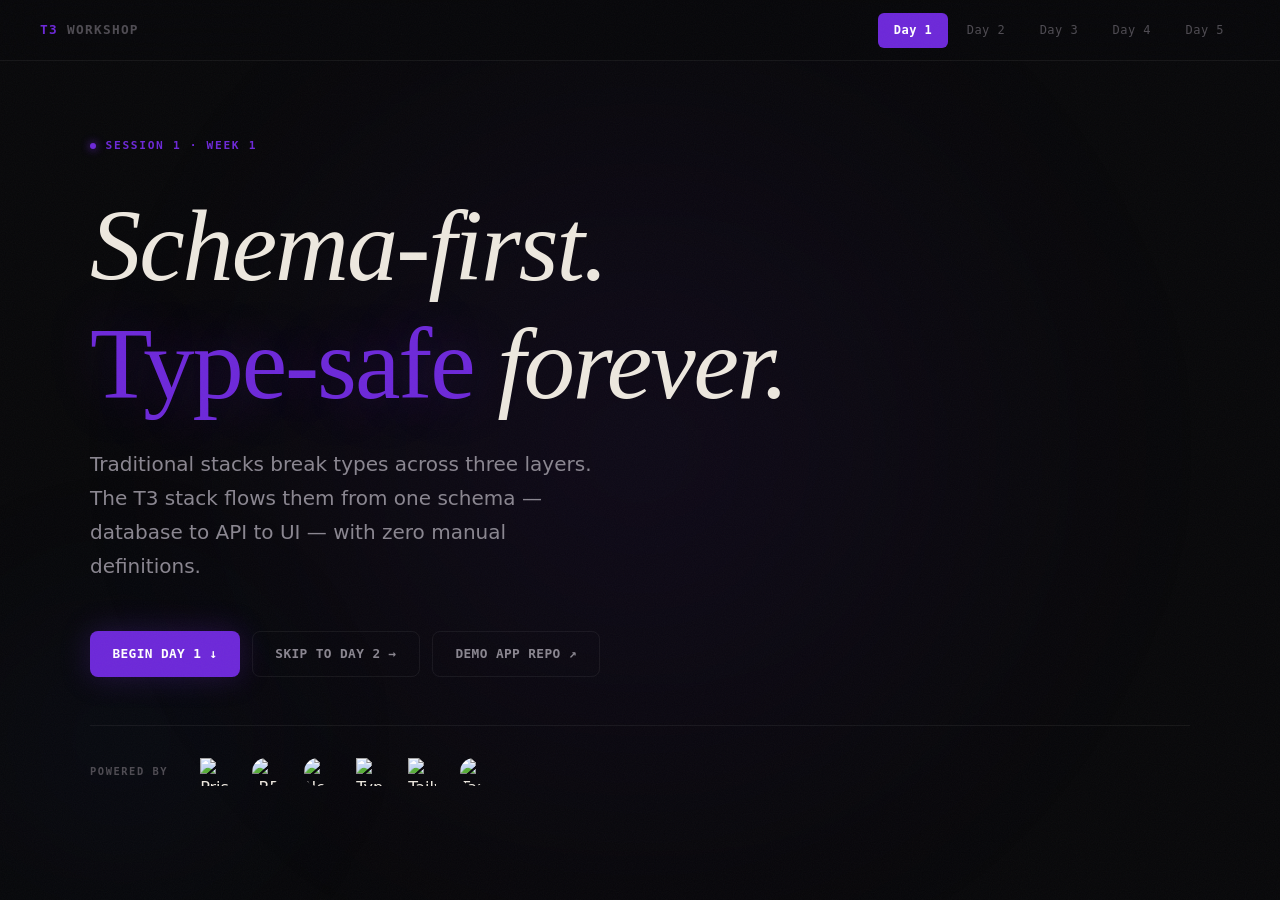
==== commit 4c187b69: "updated styles" ====
--- a/index.html
+++ b/index.html
@@ -36,6 +36,7 @@
     <div class="cta-group">
       <a href="#s1" class="btn btn-primary">Begin Day 1 &darr;</a>
       <a href="day2.html" class="btn btn-ghost">Skip to Day 2 &rarr;</a>
+      <a href="https://github.com/Alfie728/lyra-fellowship-demo" class="btn btn-ghost" target="_blank" rel="noopener noreferrer">Demo App Repo ↗</a>
     </div>
     <div class="tech-bar">
       <span class="tech-label">Powered by</span>
@@ -299,29 +300,29 @@
 
   <div class="pain-grid reveal-stagger">
     <div class="pain-item">
-      <div class="pain-icon">2–3</div>
-      <h4>Small team</h4>
-      <p>You own the whole feature — database to UI. There's no "backend team" to throw it over the wall to.</p>
+      <div class="pain-icon">BT</div>
+      <h4>Big tech model</h4>
+      <p>Specialized teams can split DB, API, and frontend contracts because ownership and release cycles are separated.</p>
     </div>
     <div class="pain-item">
-      <div class="pain-icon">/d</div>
-      <h4>Ship daily</h4>
-      <p>Not monthly. No time for contract negotiations between services you both own.</p>
+      <div class="pain-icon">SU</div>
+      <h4>Startup reality</h4>
+      <p>One team owns the full slice end to end and ships fast. Extra contract layers become internal coordination overhead.</p>
     </div>
     <div class="pain-item">
       <div class="pain-icon">&times;3</div>
-      <h4>Triple sync</h4>
-      <p>Every hand-written type is a sync point — DB schema, API contract, frontend model. They <em>will</em> drift.</p>
+      <h4>Triple maintenance</h4>
+      <p>When schema, API contract, and UI model are authored separately, every change must be updated in three places.</p>
     </div>
     <div class="pain-item">
       <div class="pain-icon">&darr;0</div>
-      <h4>Zero glue</h4>
-      <p>You need types that flow from one source of truth — <strong style="color:var(--accent);">automatically</strong>.</p>
+      <h4>Optimal for startups</h4>
+      <p>Use one source of truth and generate outward. Less glue code, fewer sync meetings, fewer drift bugs.</p>
     </div>
   </div>
 
   <blockquote class="reveal" style="margin-top:2rem;">
-    "If you own both sides of the wire, why are you writing types twice?"
+    "Big tech can afford more boundaries. Startups win by removing unnecessary ones."
   </blockquote>
 </div>
 
@@ -370,9 +371,9 @@
 
   <div class="callout ok reveal" style="margin-top:2rem;">
     <h4>Key insight</h4>
-    <p>The Prisma schema is the <strong style="color:var(--teal);">single source of truth</strong>.
-    Every type in the stack — from database to API to component props — traces back to it.
-    That triple-sync problem? Gone.</p>
+    <p>In our <span class="c">demo-app</span>, <span class="c">prisma/schema.prisma</span> is the
+    <strong style="color:var(--teal);">single source of truth</strong>.
+    Types flow from that file into Prisma Client, through tRPC procedures, and into React props automatically.</p>
   </div>
 </div>
 
@@ -381,28 +382,29 @@
   <div class="slide-label"><span class="line"></span> The difference</div>
   <h2>Same feature, T3 style</h2>
   <p style="margin-bottom:1.5rem;">
-    Same task. Same <span class="c">status</span> field. One schema change, and the compiler does the rest.
+    In <span class="c">demo-app</span>: same task, same <span class="c">status</span> field.
+    One schema change, then types flow end-to-end and TypeScript points to every affected UI.
   </p>
 
   <div class="pipeline reveal-stagger" style="margin-bottom:1.5rem;">
     <div class="pipe-step" style="border-color:rgba(59,130,246,0.25);">
       <span class="pipe-icon" style="background:var(--teal);">1</span>
-      <span class="pipe-text">Update <b>schema.prisma</b></span>
+      <span class="pipe-text">Edit <b>demo-app/prisma/schema.prisma</b></span>
     </div>
     <span class="pipe-arr">&rarr;</span>
     <div class="pipe-step" style="border-color:rgba(59,130,246,0.25);">
       <span class="pipe-icon" style="background:var(--teal);">2</span>
-      <span class="pipe-text">Run <b>prisma migrate dev</b></span>
+      <span class="pipe-text">Generated types land in <b>demo-app/generated/prisma</b></span>
     </div>
     <span class="pipe-arr">&rarr;</span>
     <div class="pipe-step" style="border-color:rgba(109,40,217,0.25);">
       <span class="pipe-icon" style="background:var(--accent);">3</span>
-      <span class="pipe-text">Compiler errors guide you</span>
+      <span class="pipe-text">tRPC return types update automatically</span>
     </div>
     <span class="pipe-arr">&rarr;</span>
     <div class="pipe-step" style="border-color:rgba(109,40,217,0.25);">
       <span class="pipe-icon" style="background:var(--accent);">4</span>
-      <span class="pipe-text">Fix, commit, deploy</span>
+      <span class="pipe-text">React components get compile-time feedback</span>
     </div>
   </div>
 
@@ -411,7 +413,7 @@
       <div class="terminal" style="margin:0 0 1rem;">
         <div class="terminal-chrome">
           <div class="dots"><span></span><span></span><span></span></div>
-          <span class="file">prisma/schema.prisma</span>
+          <span class="file">demo-app/prisma/schema.prisma</span>
         </div>
         <pre><span class="kw">model</span> <span class="tp">Task</span> {
   <span class="pr">id</span>     <span class="tp">String</span>  <span class="fn">@id</span> <span class="fn">@default</span>(<span class="fn">cuid</span>())
@@ -425,24 +427,25 @@
       <div class="terminal" style="margin:0;">
         <div class="terminal-chrome">
           <div class="dots"><span></span><span></span><span></span></div>
-          <span class="file">src/server/api/routers/task.ts</span>
-        </div>
-        <pre><span class="cm">// tRPC router — types flow from Prisma</span>
-<span class="kw">export const</span> taskRouter = <span class="fn">createTRPCRouter</span>({
-  <span class="fn">getAll</span>: publicProcedure.<span class="fn">query</span>(({ <span class="pr">ctx</span> }) =&gt; {
-    <span class="kw">return</span> <span class="pr">ctx</span>.<span class="pr">db</span>.<span class="pr">task</span>.<span class="fn">findMany</span>();
-  }),
-});
-<span class="cm">// Return type is now Task[] where</span>
-<span class="cm">// status: string | null</span>
-<span class="cm">// You didn't change this file at all.</span></pre>
+          <span class="file">demo-app/generated/prisma/models/Task.ts</span>
+        </div>
+        <pre><span class="cm">// generated by prisma-client from schema.prisma</span>
+<span class="kw">export type</span> <span class="tp">Task</span> = {
+  <span class="pr">id</span>: <span class="tp">string</span>;
+  <span class="pr">title</span>: <span class="tp">string</span>;
+  <span class="pr">status</span>: <span class="tp">string</span> | <span class="tp">null</span>;
+  <span class="pr">projectId</span>: <span class="tp">string</span>;
+  <span class="pr">createdAt</span>: <span class="tp">Date</span>;
+};
+<span class="cm">// this is what tRPC/router code consumes</span>
+<span class="cm">// and what eventually reaches the client types.</span></pre>
       </div>
     </div>
     <div>
       <div class="terminal" style="margin:0 0 1rem;">
         <div class="terminal-chrome">
           <div class="dots"><span></span><span></span><span></span></div>
-          <span class="file">src/app/components/TaskCard.tsx <span style="color:var(--coral);">← error</span></span>
+          <span class="file">demo-app/src/app/components/TaskCard.tsx <span style="color:var(--coral);">← error</span></span>
         </div>
         <pre><span class="kw">function</span> <span class="fn">TaskCard</span>({ <span class="pr">task</span> }: { <span class="pr">task</span>: <span class="tp">Task</span> }) {
   <span class="kw">return</span> (
@@ -456,7 +459,7 @@
       <div class="terminal" style="margin:0;">
         <div class="terminal-chrome">
           <div class="dots"><span></span><span></span><span></span></div>
-          <span class="file">src/app/components/TaskCard.tsx <span style="color:var(--teal);">← fixed</span></span>
+          <span class="file">demo-app/src/app/components/TaskCard.tsx <span style="color:var(--teal);">← fixed</span></span>
         </div>
         <pre><span class="kw">function</span> <span class="fn">TaskCard</span>({ <span class="pr">task</span> }: { <span class="pr">task</span>: <span class="tp">Task</span> }) {
   <span class="kw">return</span> (
@@ -472,10 +475,13 @@
 
   <div class="callout ok reveal" style="margin-top:1.5rem;">
     <h4>Zero drift</h4>
-    <p>You changed <strong style="color:var(--teal);">one line</strong> in <span class="c">schema.prisma</span>.
-    The Prisma client updated, tRPC inferred the new return type, and TypeScript
-    flagged every component that assumed <span class="c">status</span> was non-null.
-    No spec to update. No codegen to re-run. No runtime crash.</p>
+    <p>Type flow in <span class="c">demo-app</span>:
+    <span class="c">prisma/schema.prisma</span> &rarr;
+    <span class="c">generated/prisma/models/Task.ts</span> &rarr;
+    <span class="c">taskRouter.getAll</span> return type &rarr;
+    typed client hook data &rarr;
+    <span class="c">TaskCard</span> prop checks.
+    One schema edit propagates through the whole app at compile time.</p>
   </div>
 </div>
 
@@ -593,7 +599,7 @@
 <!-- ═══ SCAFFOLD ═══ -->
 <div class="slide reveal" data-num="02">
   <div class="slide-label"><span class="line"></span> 10 min</div>
-  <h2>Scaffold &amp; orient</h2>
+  <h2>Scaffold</h2>
 
   <div class="terminal reveal">
     <div class="terminal-chrome">
@@ -739,17 +745,17 @@
   <div class="assignment reveal">
     <h3>// Today's assignment</h3>
     <ul>
-      <li>Design your project schema — at least 3 models with relations</li>
-      <li>Run migrations and verify they apply cleanly</li>
-      <li>Seed test data into your database</li>
-      <li>Write queries to verify your relations work</li>
-      <li>Explore Prisma Studio with your seeded data</li>
+      <li>Design the core data model for your Airtable-clone in <span class="c">schema.prisma</span>.</li>
+      <li>Define at least 3 related models with practical constraints.</li>
+      <li>Run <span class="c">prisma migrate dev</span> and confirm the migration runs from a clean DB</li>
+      <li>Seed realistic demo data that matches your chosen product shape</li>
+      <li>Use Prisma Studio to validate relational integrity and spot-check sample queries</li>
     </ul>
     <div class="stretch">
       <div class="stretch-label">Stretch</div>
       <ul>
-        <li>Read the Next.js App Router docs (file-based routing, page.tsx, layouts)</li>
-        <li>Experiment with nested includes and aggregations</li>
+        <li>Add ordering metadata for records you expect to sort/reorder often</li>
+        <li>Add audit metadata (<span class="c">createdById</span>, <span class="c">updatedAt</span>)</li>
       </ul>
     </div>
   </div>
--- a/styles.css
+++ b/styles.css
@@ -12,7 +12,7 @@
   --bg-surface:  #111114;
   --bg-card:     #16161a;
   --bg-card-h:   #1c1c22;
-  --bg-code:     #0c0c10;
+  --bg-code:     #282a36;
   --tx:          #ede8df;
   --tx-2:        #8a8690;
   --tx-3:        #4e4b52;
@@ -20,9 +20,9 @@
   --accent:      #6d28d9;
   --accent-dim:  rgba(109, 40, 217, 0.2);
   --accent-glow: rgba(109, 40, 217, 0.1);
-  --blue:        #1e40af;
-  --blue-dim:    rgba(30, 64, 175, 0.15);
-  --teal:        #3b82f6;
+  --blue:        #7c3aed;
+  --blue-dim:    rgba(124, 58, 237, 0.15);
+  --teal:        #a78bfa;
   --peach:       #a78bfa;
   --coral:       #c084fc;
   --lavender:    #818cf8;
@@ -567,18 +567,18 @@
   font-size: 0.8rem;
   line-height: 1.85;
   overflow-x: auto;
-  color: var(--tx);
-}
-
-/* syntax theme */
-.kw  { color: var(--accent); }
-.fn  { color: var(--teal); }
-.str { color: var(--peach); }
-.cm  { color: #4a4650; font-style: italic; }
-.num { color: var(--coral); }
-.tp  { color: var(--lavender); }
-.op  { color: var(--tx-3); }
-.pr  { color: var(--tx); }
+  color: #f8f8f2;
+}
+
+/* syntax theme — Dracula */
+.kw  { color: #ff79c6; }
+.fn  { color: #50fa7b; }
+.str { color: #f1fa8c; }
+.cm  { color: #6272a4; font-style: italic; }
+.num { color: #bd93f9; }
+.tp  { color: #8be9fd; }
+.op  { color: #ff79c6; }
+.pr  { color: #f8f8f2; }
 
 /* inline code */
 .c {
@@ -587,7 +587,7 @@
   padding: 0.12em 0.45em;
   border-radius: 5px;
   background: var(--accent-dim);
-  color: var(--accent);
+  color: #c4b5fd;
 }
 
 /* ── CARDS ── */
